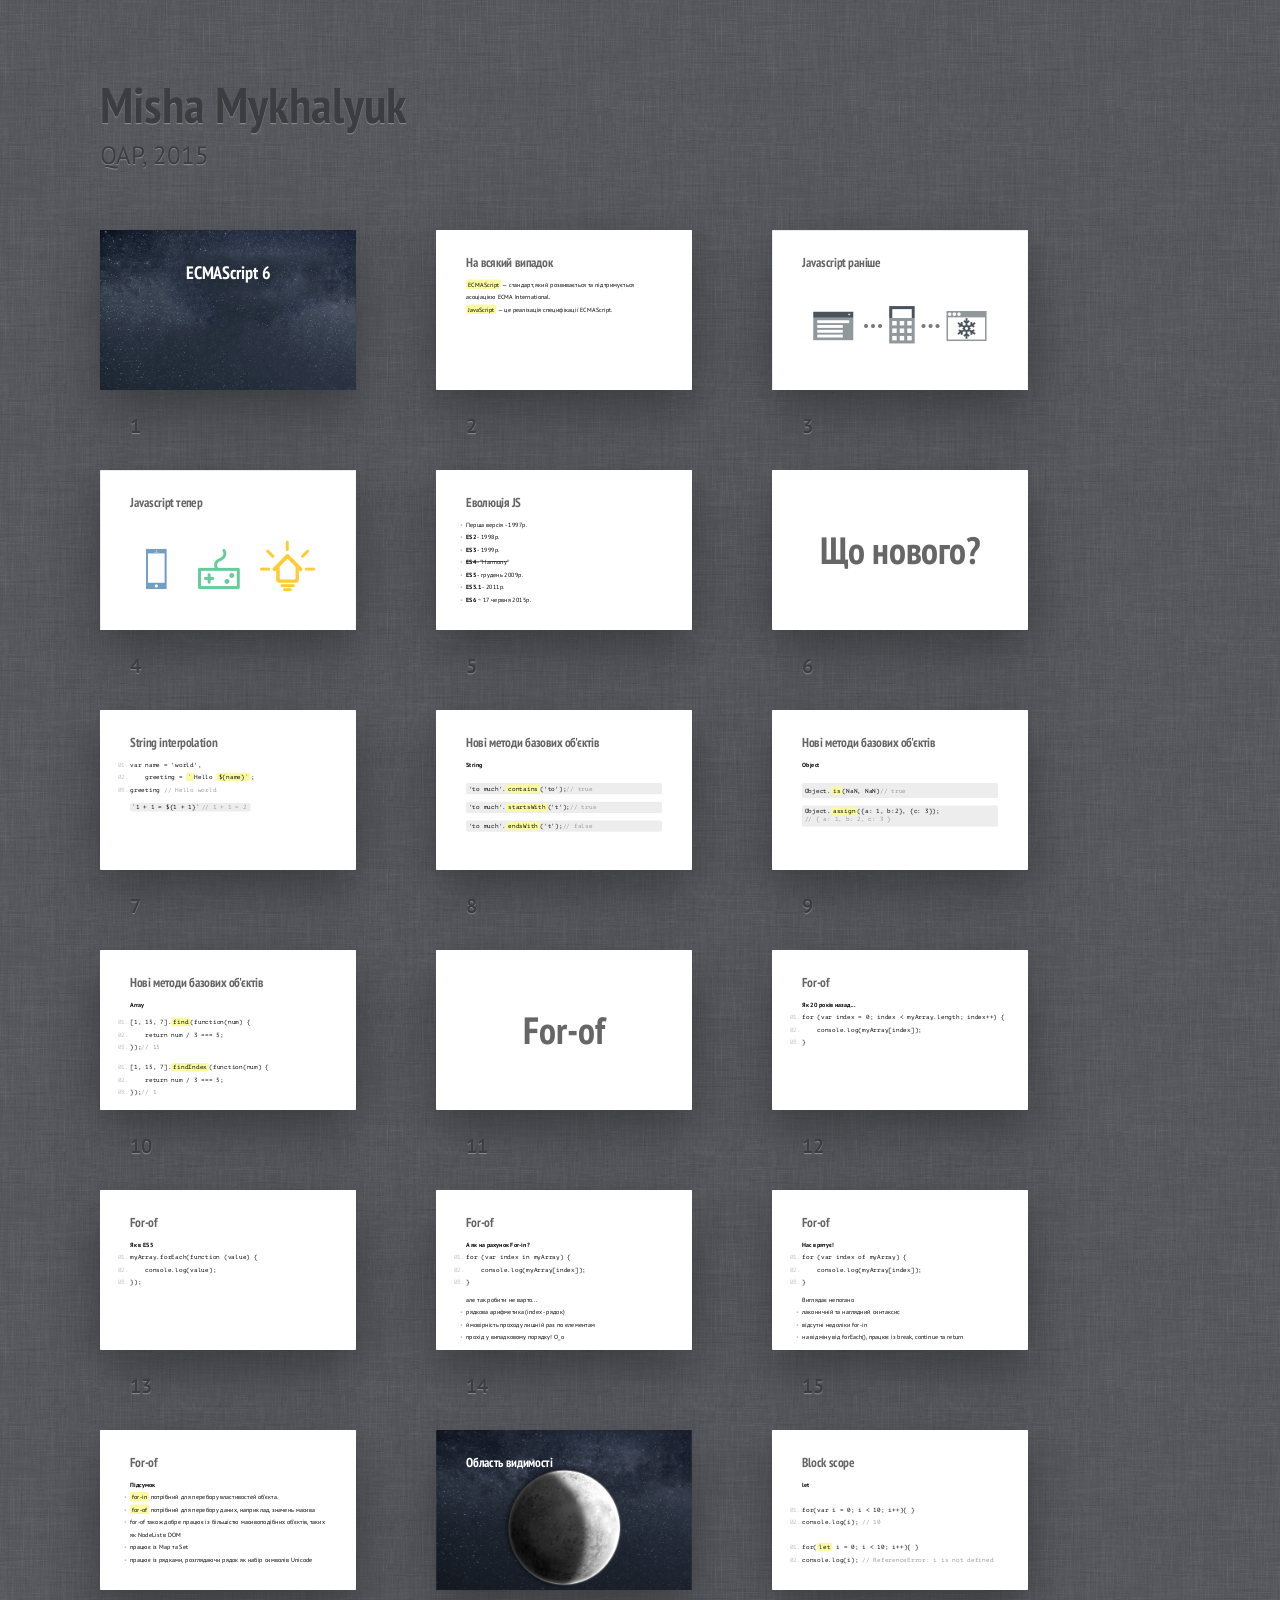
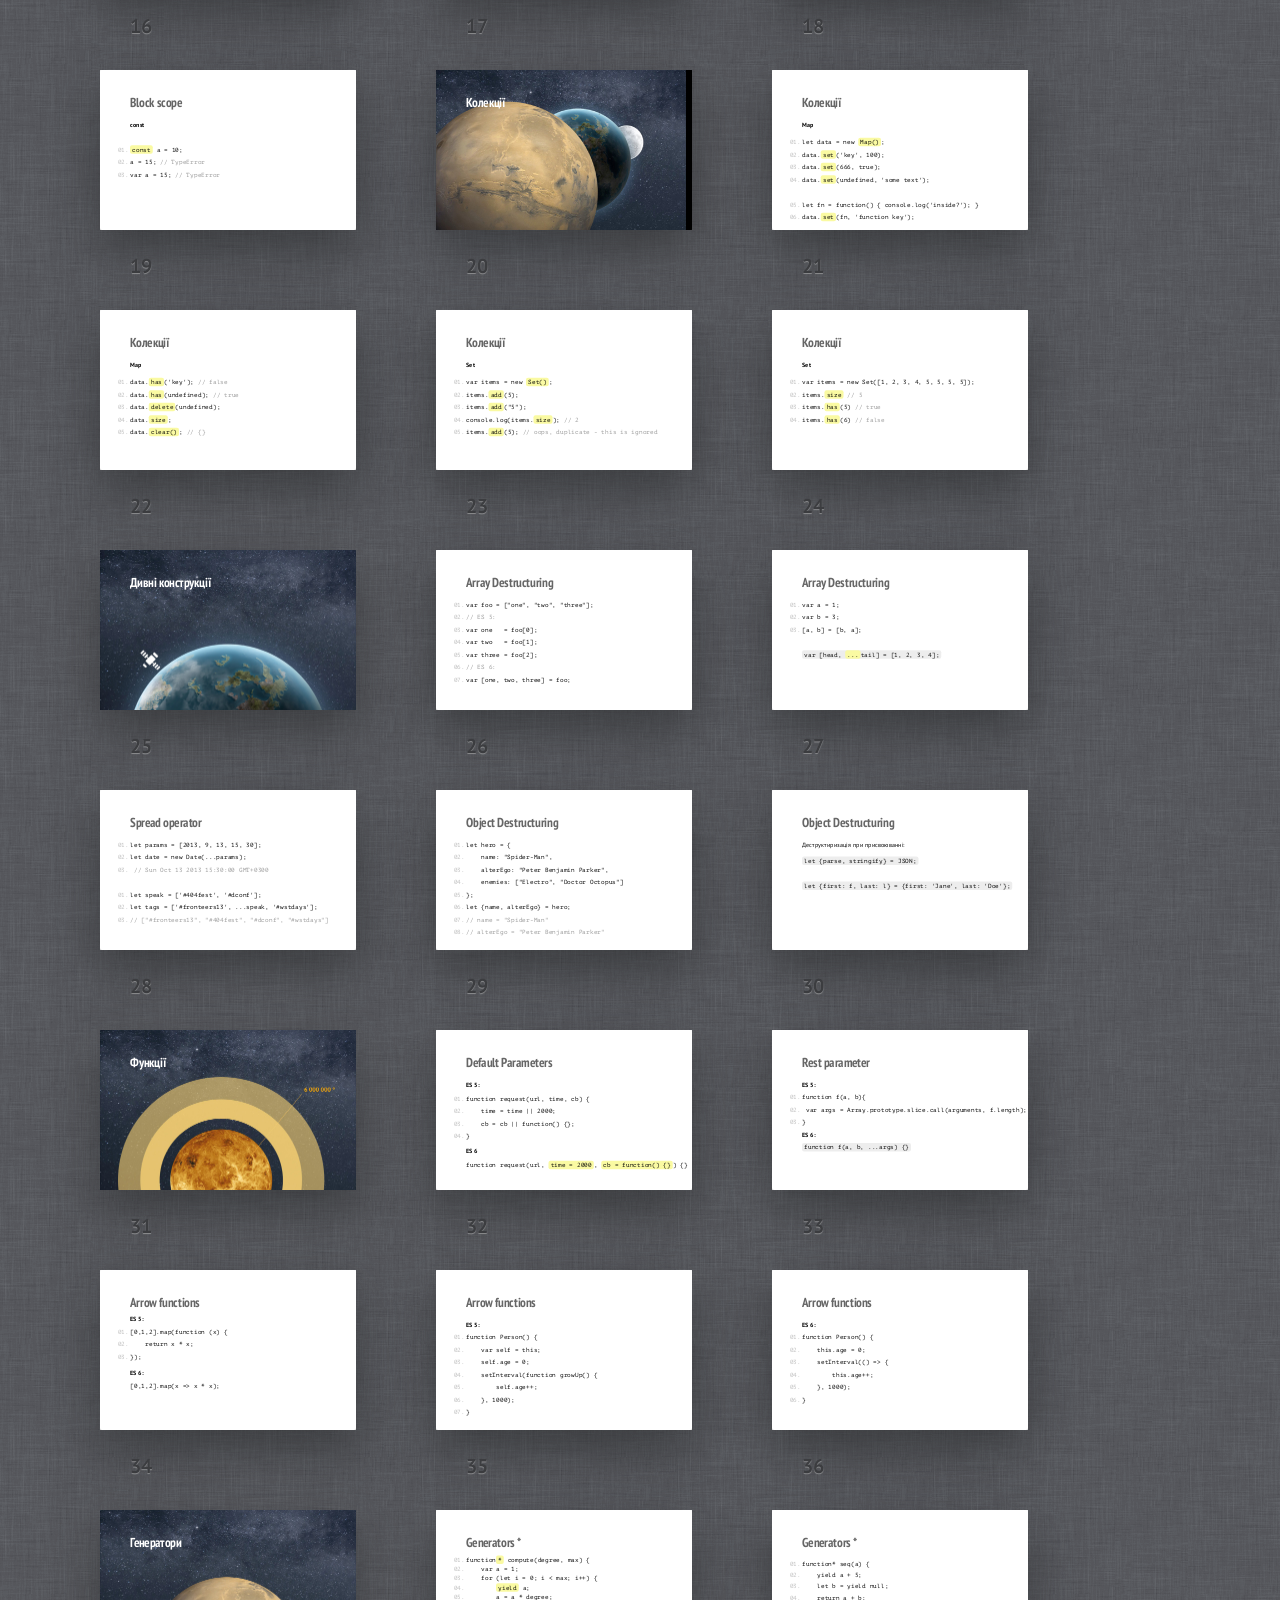
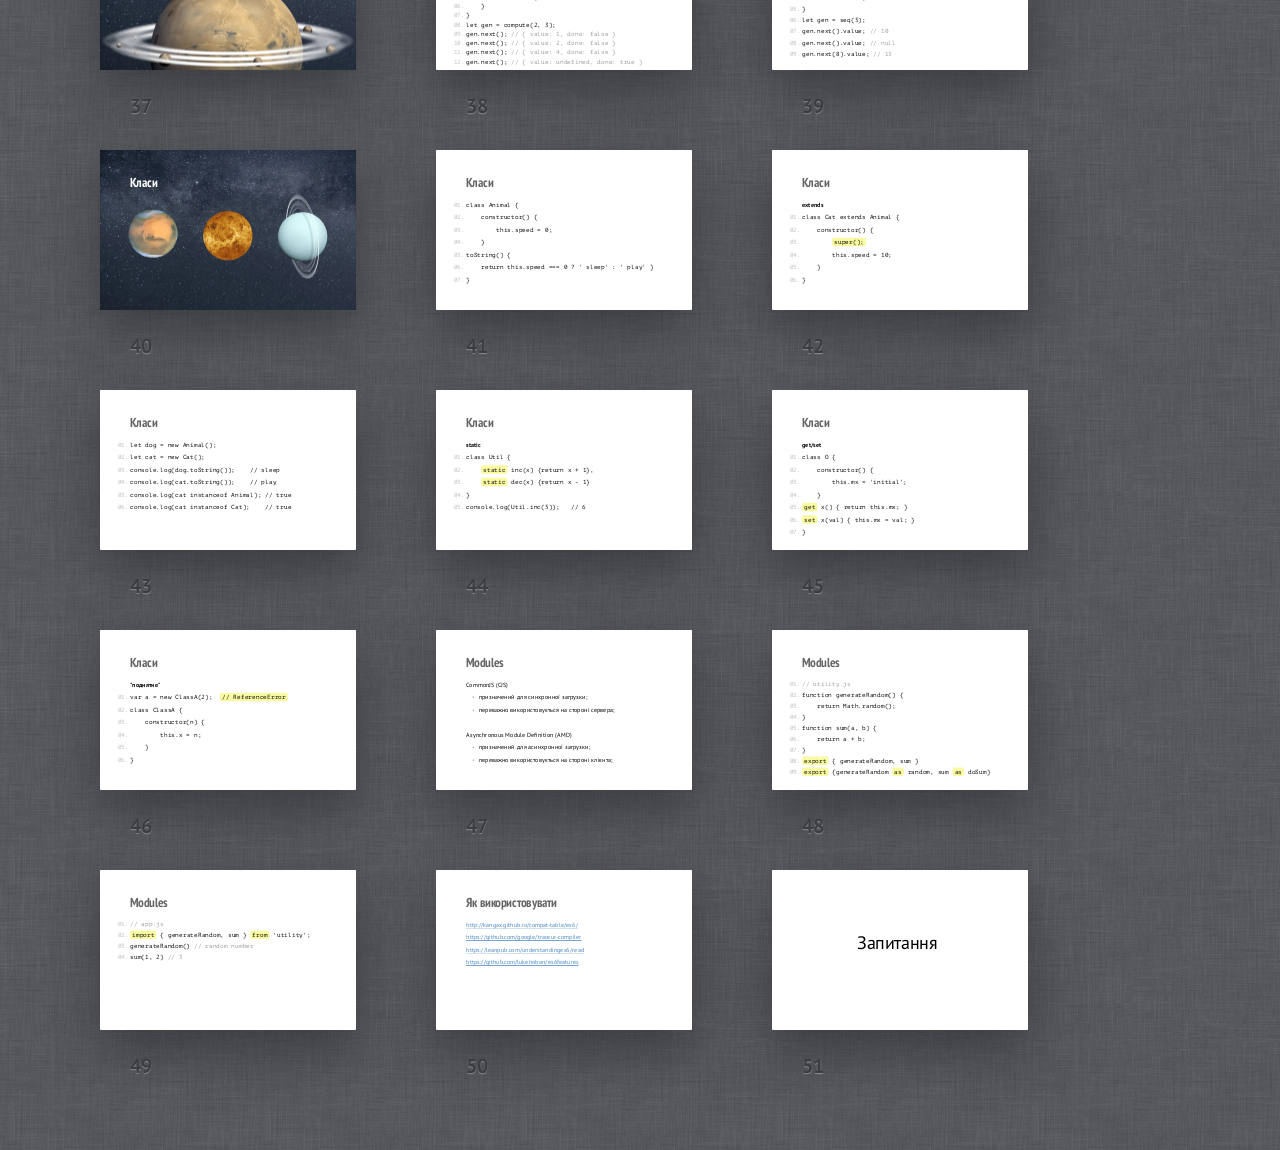
==== index.html @ e3313396 "update(index.html): update exampless for classes" ====
<!DOCTYPE HTML>
<html lang="en">
<head>
	<title>Shower Presentation Engine</title>
	<meta charset="utf-8">
	<meta name="viewport" content="width=792, user-scalable=no">
	<meta http-equiv="x-ua-compatible" content="ie=edge">
	<link rel="stylesheet" href="shower/themes/ribbon/styles/screen.css">
	<link rel="stylesheet" href="highlight/styles/github.css">	
</head>
<body class="list">
	<header class="caption">
		<h1>Misha Mykhalyuk</h1>
		<p>QAP, 2015</p>
	</header>
	<section class="slide cover" id="Cover">
		<div>
			<h2>ECMAScript 6</h2>
			<img src="pictures/frontpage.jpg">
			<!--
				To apply styles to the certain slides
				set slide ID to get needed elements
				-->
			<style>
				#Cover h2 {
					margin:30px 0 0;
					color:#FFF;
					text-align:center;
					font-size:70px;
				}
				#Cover p {
					margin:10px 0 0;
					text-align:center;
					color:#FFF;
					font-style:italic;
					font-size:20px;
				}
					#Cover p a {
						color:#FFF;
					}
					.slide .mim-comment{
						background: 0 0;
						color: #999
				}
				.slide .normalize-pre{
					margin-bottom: 20px;
				}

			</style>
		</div>
	</section>

	<section class="slide" id="spec">
		<div>
			<h2>На всякий випадок</h2>
			<ul>
				<li><mark>ECMAScript</mark> — стандарт, який розвивається та підтримується асоціацією ECMA International.</li>
				<li><mark>JavaScript</mark> — це реалізація специфікації ECMAScript.</li>
			</ul>
		</div>
		<style>
			#spec li:before{
				opacity: 0;
			}
		</style>
	</section>

	<section class="slide cover">
		<div>
			<h2>Javascript раніше</h2>
			<img src="pictures/old.jpg" alt="">
		</div>
	</section>

	<section class="slide cover">
		<div>
			<h2>Javascript тепер</h2>
			<img src="pictures/now.jpg" alt="">
		</div>
	</section>

	<section class="slide">
		<div>
			<h2>Еволюція JS</h2>
			<ul>
				<li>Перша версія - 1997р.</li>
				<li><b>ES2</b> - 1998р.</li>
				<li><b>ES3</b> - 1999р.</li>
				<li><strike><b>ES4</b> - "Harmony"</strike></li>
				<li><b>ES5</b> - грудень 2009р.</li>
				<li><b>ES5.1</b> - 2011р.</li>
				<li><b>ES6</b> ~ 17 червня 2015р.</li>			
			</ul>
		</div>
	</section>

	<section class="slide shout" id="9">
		<div>
			<h2>Що нового?</h2>
		</div>
	</section>

<!-- 	<section class="slide">
		<div>
			<h2>Нові методи базових об'єктів</h2>
			<ul>
				<li>Object</li>
				<li>Strings</li>
				<li>Array</li>
				<li>Number</li>
				<li>Math</li>	
			</ul>
		</div>
	</section> -->

	<section class="slide" id="str-int">
		<div>
			<h2>String interpolation</h2>
			<pre>
				<code>var name = 'world',</code>
				<code>    greeting = <mark>`</mark>Hello <mark>${name}`</mark>;</code>
				<code>greeting <mark class="comment">// Hello world</mark></code>
			</pre>
			<code>`1 + 1 = ${1 + 1}`<mark class="mim-comment">// 1 + 1 = 2</mark></code>
		</div>
		<style>
			#str-int p{
				margin-bottom: 10px;
			}
			#str-int pre{
				margin-bottom: 20px
			}
		</style>
	</section>

	<section class="slide" id="strings"><div>
		<h2>Нові методи базових об'єктів</h2>
		<p><b>String</b></p>

		<code>'to much'.<mark>contains</mark>('to');<span class="mim-comment">// true</span></code>
		<code>'to much'.<mark>startsWith</mark>('t');<span class="mim-comment">// true</span></code>
		<code>'to much'.<mark>endsWith</mark>('t');<span class="mim-comment">// false</span></code>
	</div>
	<style>
		#strings ul{
			margin-left: 50px;
		}
		#strings ul li:before{
			display: none;
		}
		#strings code{
			margin-bottom: 30px;
			display: block;
			padding: 10px
		}
	</style>
	</section>

	<section class="slide" id="objects"><div>
		<h2>Нові методи базових об'єктів</h2>
		<p><b>Object</b></p>

		<code>Object.<mark>is</mark>(NaN, NaN)<span class="mim-comment">// true</span></code>
		<code>Object.<mark>assign</mark>({a: 1, b:2}, {c: 3});<br><span class="mim-comment">// { a: 1, b: 2, c: 3 }</span></code>
	</div>
	<style>
		#objects ul{
			margin-left: 50px;
		}
		#objects ul li:before{
			display: none;
		}
		#objects code{
			margin-bottom: 30px;
			display: block;
			padding: 10px;
		}
		#objects .mim-comment{
			line-height: 40px;
		}
	</style>
	</section>

	<section class="slide" id="array">
		<div>
			<h2>Нові методи базових об'єктів</h2>
			<p><b>Array</b></p>
			<pre>
				<code>[1, 15, 7].<mark>find</mark>(function(num) {</code>
				<code>	return num / 3 === 5;</code>
				<code>});<mark class="comment">// 15</mark></code>
			</pre>

			<pre>
				<code>[1, 15, 7].<mark>findIndex</mark>(function(num) {</code>
				<code>	return num / 3 === 5;</code>
				<code>});<mark class="comment">// 1</mark></code>
			</pre>
		</div>
		<style>
			#array p{
				margin-bottom: 20px;
			}
			#array pre{
				margin-bottom: 30px;
			}
		</style>
	</section>

	<section class="slide shout">
		<div>
			<h2>For-of</h2>
		</div>
	</section>

	<section class="slide">
		<div>
			<h2>For-of</h2>
			<b>Як 20 років назад...</b>
			<pre class="normalize-pre">				
				<code class="language-javascript">for (var index = 0; index &lt; myArray.length; index++) {</code>
				<code>	console.log(myArray[index]);</code>
				<code>}</code>
			</pre>
		</div>
	</section>

	<section class="slide">
		<div>
			<h2>For-of</h2>
			<b>Як в ES5</b>
			<pre>				
				<code class="language-javascript">myArray.forEach(function (value) {</code>
				<code>	console.log(value);</code>
				<code>});</code>
			</pre>
		</div>
	</section>

	<section class="slide">
		<div>
			<h2>For-of</h2>
			<b>А як на рахунок For-in?</b>
			<pre class="normalize-pre">				
				<code class="language-javascript">for (var index in myArray) {</code>
				<code>	console.log(myArray[index]);</code>
				<code>}</code>
			</pre>
			<ul class="next">але так робити не варто...
				<li class="next">рядкова арифметика (index - рядок)</li>
				<li class="next">ймовірність проходу лишній раз по елементам</li>
				<li class="next">прохід у випадковому порядку! О_о</li>
			</ul>
		</div>
	</section>

	<section class="slide">
		<div>
			<h2>For-of</h2>
			<b>Нас врятує!</b>
			<pre class="normalize-pre">				
				<code class="language-javascript">for (var index of myArray) {</code>
				<code>	console.log(myArray[index]);</code>
				<code>}</code>
			</pre>
			<ul class="next"> Виглядає непогано
				<li>лаконичній та наглядний синтаксис</li>
				<li>відсутні недоліки for-in</li>
				<li>на відміну від forEach(), працює із break, continue та return</li>
			</ul>
		</div>
	</section>

	<section class="slide">
		<div>
			<h2>For-of</h2>
			<b>Підсумок</b>
			<ul>
				<li class="next"><mark>for-in</mark> потрібний для перебору властивостей об'єкта.</li>
				<li class="next"><mark>for-of</mark> потрібний для перебору даних, наприклад, значень масива</li>
				<li class="next">for-of також добре працює із більшістю масивоподібних об'єктів, таких як NodeList в DOM</li>
				<li class="next">працює із Map та Set</li>
				<li class="next">працює із рядками, розглядаючи рядок як набір символів Unicode</li>
			</ul>
		</div>
	</section>

<!-- 	<section class="slide" id="forOf">
		<div>
			<h2>For of</h2>	
			<pre>
				<code>let arr = [ "blue", "green" ];</code>
				<code>Array.prototype.protoProp = 456;</code>
				<code><mark class="comment">// ES 5:</mark></code>
				<code><mark>for</mark>(var x <mark>in</mark> arr) {</code>
				<code> console.log(x); <mark class="comment">// 0, 1, protoProp</mark></code>
				<code>}</code>
				<code><mark class="comment">// ES 6:</mark></code>
				<code><mark>for</mark>(var x <mark>of</mark> arr) {</code>
				<code>	console.log(x); <mark class="comment">// тільки blue, green</mark></code>
				<code>}</code>
			</pre>
		</div>
		<style>
			#forOf h2{
				margin-bottom: 25px;
			}
			#forOf code{
				line-height: 45px;
			}
		</style>
	</section> -->

	<section class="slide cover" id="scope">
		<div>
			<h2 class="white">Область видимості</h2>
			<img src="pictures/scope.jpg" alt="">
		</div>
		<style>
			h2.white{
				color: #fff;
			}
			#scope img{
				width: 100%
			}
		</style>
	</section>

	<section class="slide">
		<div>
			<h2>Block scope</h2>
			<p><b>let</b></p>
			<pre>
				<code>for(var i = 0; i < 10; i++){ }</code>
				<code>console.log(i); <mark class="comment">// 10</mark></code>
			</pre>

			<pre>
				<code>for(<mark>let</mark> i = 0; i < 10; i++){ }</code>
				<code>console.log(i); <mark class="comment">// ReferenceError: i is not defined</mark></code>
			</pre>
		</div>
	</section>

	<section class="slide">
		<div>
			<h2>Block scope</h2>
			<p><b>const</b></p>
			<pre>
				<code><mark>const</mark> a = 10;</code>
				<code>a = 15; <mark class="comment">// TypeError</mark></code>
				<code>var a = 15; <mark class="comment">// TypeError</mark></code>
			</pre>
		</div>
	</section>

	<section class="slide cover">
		<div>
			<h2 class="white">Колекції</h2>
			<img src="pictures/collections.jpg">
		</div>
	</section>

	<section class="slide">
		<div>
			<h2>Колекції</h2>
			<p class="mb"><b>Map</b></p>
			<pre>
				<code>let data = new <mark>Map()</mark>;</code>
				<code>data.<mark>set</mark>('key', 100);</code>
				<code>data.<mark>set</mark>(666, true);</code>
				<code>data.<mark>set</mark>(undefined, 'some text');</code><br>
				<code>let fn = function() { console.log('inside?'); }</code>
				<code>data.<mark>set</mark>(fn, 'function key');</code>
			</pre>
		</div>
		<style>
			p.mb{
				margin-bottom: 20px;
			}
		</style>
	</section>

	<section class="slide">
		<div>
			<h2>Колекції</h2>
			<p class="mb"><b>Map</b></p>
			<pre>
				<code>data.<mark>has</mark>('key');<mark class="comment"> // false</mark></code>
				<code>data.<mark>has</mark>(undefined);<mark class="comment"> // true</mark></code>
				<code>data.<mark>delete</mark>(undefined);</code>
				<code>data.<mark>size</mark>;</code>
				<code>data.<mark>clear()</mark>;<mark class="comment"> // {}</mark></code>
			</pre>
		</div>
	</section>

	<section class="slide">
		<div>
			<h2>Колекції</h2>
			<p class="mb"><b>Set</b></p>
			<pre>
				<code>var items = new <mark>Set()</mark>;</code>
				<code>items.<mark>add</mark>(5);</code>
				<code>items.<mark>add</mark>("5");</code>
				<code>console.log(items.<mark>size</mark>); <mark class="comment">// 2</mark></code>
				<code>items.<mark>add</mark>(5); <mark class="comment">// oops, duplicate - this is ignored</mark></code>
			</pre>
		</div>
	</section>

	<section class="slide">
		<div>
			<h2>Колекції</h2>
			<p class="mb"><b>Set</b></p>
			<pre>
				<code>var items = new Set([1, 2, 3, 4, 5, 5, 5, 5]);</code>
				<code>items.<mark>size</mark><mark class="comment"> // 5</mark></code>
				<code>items.<mark>has</mark>(5)<mark class="comment"> // true</mark></code>
				<code>items.<mark>has</mark>(6)<mark class="comment"> // false</mark></code>
			</pre>
		</div>
	</section>

	<section class="slide cover">
		<div>
			<h2 class="white">Дивні конструкції</h2>
			<img src="pictures/destructure.jpg">
		</div>
	</section>

	<section class="slide">
		<div>
			<h2>Array Destructuring</h2>
			<pre>
				<code>var foo = ["one", "two", "three"];</code>
				<code><mark class="comment">// ES 5:</mark></code>
				<code>var one   = foo[0];</code>
				<code>var two   = foo[1];</code>
				<code>var three = foo[2];</code>
				<code><mark class="comment">// ES 6:</mark></code>
				<code>var [one, two, three] = foo;</code>
			</pre>
		</div>
	</section>

	<section class="slide">
		<div>
			<h2>Array Destructuring</h2>
			<pre>
				<code>var a = 1;</code>
				<code>var b = 3;</code>
				<code>[a, b] = [b, a];</code>
			</pre>
			<code>var [head, <mark>...</mark>tail] = [1, 2, 3, 4];</code>
		</div>
	</section>

	<section class="slide">
		<div>
			<h2>Spread operator</h2>
			<pre>
				<code>let params = [2013, 9, 13, 15, 30];</code>
				<code>let date = new Date(...params);</code>
				<code><mark class="comment"> // Sun Oct 13 2013 15:30:00 GMT+0300</mark></code>
			</pre>
			<pre class="next">
				<code>let speak = ['#404fest', '#dconf'];</code>
				<code>let tags = ['#fronteers13', ...speak, '#wstdays'];</code>
				<code><mark class="comment">// ["#fronteers13", "#404fest", "#dconf", "#wstdays"]</mark></code>
			</pre>	
		</div>
	</section>

	<section class="slide">
		<div>
			<h2>Object Destructuring</h2>
			<pre>
				<code>let hero = {</code>
				<code>	name: "Spider-Man",</code>
				<code>	alterEgo: "Peter Benjamin Parker",</code>
				<code>	enemies: ["Electro", "Doctor Octopus"]</code>
				<code>};</code>
				<code>let {name, alterEgo} = hero;</code>
				<code><mark class="comment">// name = "Spider-Man"</mark></code>
				<code><mark class="comment">// alterEgo = "Peter Benjamin Parker"</mark></code>
			</pre>
		</div>
	</section>

	<section class="slide" id="destrObj">
		<div>
			<h2>Object Destructuring</h2>
			<p>Деструктиризація при присвоюванні:</p>
			<code>let {parse, stringify} = JSON;</code><br><br>
			
			<code>let {first: f, last: l} = {first: 'Jane', last: 'Doe'};</code>
		</div>
		<style>
			#destrObj p,
			#destrObj pre{
				margin-bottom: 15px;
			}
			#destrObj code{
				white-space: nowrap;
			}
		</style>
	</section>

	<section class="slide cover">
		<div>
			<h2 class="white">Функції</h2>
			<img src="pictures/functions.jpg">
		</div>
	</section>

	<section class="slide" id="default">
		<div>
			<h2>Default Parameters</h2>
			<p><b>ES 5:</b></p>
			<pre>
				<code>function request(url, time, cb) {</code>
				<code>	time = time || 2000;</code>
				<code>	cb = cb || function() {};</code>
				<code>}</code>
			</pre>	
			<p><b>ES 6</b></p>
			<pre>
				<code>function request(url, <mark>time = 2000</mark>, <mark>cb = function() {}</mark>) {}</code>
			</pre>
		</div>
		<style>
			#default p,
			#default pre{
				margin-bottom: 7px;
			}
		</style>
	</section>

	<section class="slide" id="rest">
		<div>
			<h2>Rest parameter</h2>
			<p><b>ES 5:</b></p>
			<pre>
				<code>function f(a, b){</code>
				<code> var args = Array.prototype.slice.call(arguments, f.length);</code>
				<code>}</code>
			</pre>
			<p><b>ES 6:</b></p>
			<code>function f(a, b, ...args) {}</code>
		</div>
		<style>
			#rest p,
			#rest pre{
				margin-bottom: 0;
			}
		</style>
	</section>

	<section class="slide" id="arrowFunc">
		<div>
			<h2>Arrow functions</h2>
			<h3><b>ES 5:</b></h3>
			<pre>
				<code>[0,1,2].map(function (x) { </code>
				<code>	return x * x;</code>
				<code>});</code>
			</pre>	

			<h3><b>ES 6:</b></h3>
			<pre>
				<code>[0,1,2].map(x => x * x); </code>
			</pre>
		</div>
		<style>
			#arrowFunc h2,
			#arrowFunc pre{
				margin-bottom: 15px;
			}
		</style>
	</section>

	<section class="slide">
		<div>
			<h2>Arrow functions</h2>
			<h3><b>ES 5:</b></h3>
			<pre>
				<code>function Person() {</code>
				<code>	var self = this;</code>
				<code>	self.age = 0;</code>
				<code>	setInterval(function growUp() {</code>
				<code>		self.age++;</code>
				<code>	}, 1000);</code>
				<code>}</code>
			</pre>
		</div>
	</section>

	<section class="slide">
		<div>
			<h2>Arrow functions</h2>
			<h3><b>ES 6:</b></h3>
			<pre>
				<code>function Person() {</code>
				<code>	this.age = 0;</code>
				<code>	setInterval(() => {</code>
				<code>		this.age++;</code>
				<code>	}, 1000);</code>
				<code>}</code>
			</pre>
		</div>
	</section>

	<section class="slide cover">
		<div>
			<h2 class="white">Генератори</h2>
			<img src="pictures/generators.jpg">
		</div>
	</section>

	<section class="slide" id="generator">
		<div>
			<h2>Generators *</h2>
			<pre>
				<code>function<mark>*</mark> compute(degree, max) {</code>
				<code>	var a = 1;</code>
				<code>	for (let i = 0; i < max; i++) {</code>
				<code>		<mark>yield</mark> a;</code>
				<code>		a = a * degree;</code>
				<code>	}</code>
				<code>}</code>
				<code>let gen = compute(2, 3);</code>
				<code class="next">gen.next(); <mark class="comment">// { value: 1, done: false }</mark></code>
				<code class="next">gen.next(); <mark class="comment">// { value: 2, done: false }</mark></code>
				<code class="next">gen.next(); <mark class="comment">// { value: 4, done: false }</mark></code>
				<code class="next">gen.next(); <mark class="comment">// { value: undefined, done: true }</mark></code>
			</pre>
		</div>
		<style>
			#generator h2{
				margin-bottom: 25px;
			}
			#generator code{
				line-height: 37px;
			}
		</style>
	</section>

	<section class="slide" id="generator2">
		<div>
			<h2>Generators *</h2>
			<pre>
				<code>function* seq(a) {</code>	
				<code>	yield a + 5;</code>	
				<code>	let b = yield null;</code>	
				<code>	return a + b;</code>	
				<code>}</code>	
				<code>let gen = seq(5);</code>	
				<code class="next">gen.next().value; <mark class="comment">// 10</mark></code>	
				<code class="next">gen.next().value; <mark class="comment">// null</mark></code>	
				<code class="next">gen.next(8).value; <mark class="comment">// 13</mark></code>	
			</pre>
		</div>
		<style>
			#generator2 code{
				line-height: 45px;
			}
		</style>
	</section>

	<section class="slide cover">
		<div>
			<h2 class="white">Класи</h2>
			<img src="pictures/classes.jpg">
		</div>
	</section>

		<section class="slide" id="53">
		<div>
			<h2>Класи</h2>
			<pre>				<code class="language-javascript">class Animal {</code>
				<code>	constructor() {</code>
				<code>		this.speed = 0;</code>
				<code>	}</code>
				<code>toString() {</code>
				<code>	return this.speed === 0 ? ' sleep' : ' play' }</code>
				<code>}</code>
			</pre>
		</div>
	</section>

	<section class="slide" id="54">
		<div>
			<h2>Класи</h2>
			<b>extends</b>
			<pre>				<code class="language-javascript">class Cat extends Animal {</code>
				<code>	constructor() {</code>
				<code>		<mark>super();</mark></code>
				<code>		this.speed = 10;</code>
				<code>	}</code>
				<code>}</code>
			</pre>
		</div>
	</section>

	<section class="slide" id="55">
		<div>
			<h2>Класи</h2>
			<pre>				<code class="language-javascript">let dog = new Animal();</code>
				<code>let cat = new Cat();</code>
				<code>console.log(dog.toString());	// sleep</code>
				<code>console.log(cat.toString());	// play</code>
				<code>console.log(cat instanceof Animal);	// true</code>
				<code>console.log(cat instanceof Cat);	// true</code>
			</pre>
		</div>
	</section>

	<section class="slide" id="56">
		<div>
			<h2>Класи</h2>
			<b>static</b>
			<pre>				<code class="language-javascript">class Util {</code>
				<code>	<mark>static</mark> inc(x) {return x + 1},</code>
				<code>	<mark>static</mark> dec(x) {return x - 1}</code>
				<code>}</code>
				<code>console.log(Util.inc(5));	// 6</code>
			</pre>
		</div>
	</section>

	<section class="slide" id="57">
		<div>
			<h2>Класи</h2>
			<b>get/set</b>
			<pre>				<code class="language-javascript">class O {</code>
				<code>	constructor() {</code>
				<code>		this.mx = 'initial';</code>
				<code>	}</code>
				<code><mark>get</mark> x() { return this.mx; }</code>
				<code><mark>set</mark> x(val) { this.mx = val; }</code>
				<code>}</code>
			</pre>
		</div>
	</section>

	<section class="slide" id="58">
		<div>
			<h2>Класи</h2>
			<b>"поднятие"</b>
			<pre>				<code class="language-javascript">var a = new ClassA(2);	<mark>// ReferenceError</mark></code>
				<code>class ClassA {</code>
				<code>	constructor(n) {</code>
				<code>		this.x = n;</code>
				<code>	}</code>
				<code>}</code>
			</pre>
		</div>
	</section>

	<!-- <section class="slide class1" id="classEs5">
		<div>
			<h2>Імітація класів в ES 5</h2>
			<pre>
				<code>function Person(name) {</code>
				<code>	this.name = name;</code>
				<code>}</code>
				<code>Person.prototype.describe = function () {</code>
				<code>	return "Person called " + this.name;</code>
				<code>}</code>
				<code>function Employee(name, title) {</code>
				<code>	Person.call(this, name);</code>
				<code>	this.title = title;</code>
				<code>}</code>
				<code>Employee.prototype = Object.create(Person.prototype);</code>
				<code>Employee.prototype.constructor = Employee;</code>
				<code>Employee.prototype.describe = function () {</code>
				<code>  return Person.prototype.describe.call(this) + "(" + this.title + ")";</code>
				<code>};</code>
			</pre>
		</div>
		<style>
			#classEs5 h2{
				margin-bottom: 12px;
			}
			#classEs5 code{
				line-height: 31px;
			}
		</style>
	</section> -->

<!-- 	<section class="slide" id="classEs6">
		<div>
			<h2>Класи в ES 6</h2>
			<pre>
				<code><mark>class</mark> Person {</code>
				<code>	<mark>constructor</mark>(name) {</code>
				<code>		this.name = name;</code>
				<code>	}</code>
				<code>	describe() {</code>
				<code>		return "Person called " + this.name;</code>
				<code>	}</code>
				<code>}</code>
				<code><mark>class</mark> Employee <mark>extends</mark> Person {</code>
				<code>	constructor(name, title) {</code>
				<code>		<mark>super</mark>.constructor(name);</code>
				<code>		this.title = title;</code>
				<code>	}</code>
				<code>	describe() {</code>
				<code>		return super.describe() + " (" + this.title + ")";</code>
				<code>	}</code>
				<code>}</code>
			</pre>
		</div>
		<style>
			#classEs6 h2{
				margin-bottom: 12px;
			}
			#classEs6 code{
				line-height: 27px;
				font-size: 20px;
			}
		</style>
	</section> -->

	<section class="slide" id="moduleInfo">
		<div>
			<h2>Modules</h2>
			<h3>CommonJS (CJS)</h3>
			<ul>
				<li>призначений для синхронної загрузки;</li>
				<li>переважно використовується на стороні сервера;</li>
			</ul>
			<h3>Asynchronous Module Definition (AMD)</h3>
			<ul>
				<li>призначений для асинхронної загрузки;</li>
				<li>переважно використовується на стороні клієнта;</li>
			</ul>
		</div>
		<style>
			#moduleInfo ul{
				margin-left: 50px;
			}
		</style>
	</section>

	<section class="slide" id="modules">
		<div>
			<h2>Modules</h2>
			<pre>
				<code><mark class="comment">// utility.js</mark></code>
				<code>function generateRandom() {</code>
				<code>	return Math.random();</code>
				<code>}</code>
				<code>function sum(a, b) {</code>
				<code>	return a + b;</code>
				<code>}</code>
				<code><mark>export</mark> { generateRandom, sum }</code>
				<code class="next"><mark>export</mark> {generateRandom <mark>as</mark> random, sum <mark>as</mark> doSum}</code>
			</pre>
		</div>
		<style>
			#modules code{
				line-height: 44px;
			}
		</style>
	</section>

	<section class="slide" id="modules2">
		<div>
			<h2>Modules</h2>
			<pre>
				<code><mark class="comment">// app.js</mark></code>
				<code><mark>import</mark> { generateRandom, sum } <mark>from</mark> 'utility';</code>
				<code>generateRandom()<mark class="comment"> // random number</mark></code>
				<code>sum(1, 2)<mark class="comment"> // 3</mark></code>
			</pre>
		</div>
		<style>
			#modules2 code{
				line-height: 44px;
			}
		</style>
	</section>

	<section class="slide">
		<div>
			<h2>Як використовувати</h2>
			<a href="http://kangax.github.io/compat-table/es6/" target="self">http://kangax.github.io/compat-table/es6/</a>
			<a href="https://github.com/google/traceur-compiler" target="self">https://github.com/google/traceur-compiler</a>
			<a href="https://leanpub.com/understandinges6/read" target="self">https://leanpub.com/understandinges6/read</a>
			<a href="https://github.com/lukehoban/es6features" target="self">https://github.com/lukehoban/es6features</a>
		</div>
		<style>
			#modules2 code{
				line-height: 44px;
			}
		</style>
	</section>


	<section class="slide" id="questions">
		<h1>Запитання</h1>
		<style>
			#questions h1{
				margin: 220px 0 0 340px;
				font-size: 70px;
			}
		</style>
	</section>
	
	<!--
		To hide progress bar from entire presentation
		just remove “progress” element.
		-->
	<div class="progress"><div></div></div>
	<script src="shower/shower.min.js"></script>
	<!-- Copyright © 2014 Yours Truly, Famous Inc. -->
	<!-- Photos by John Carey, fiftyfootshadows.net -->
</body>
</html>
---- shower/themes/ribbon/styles/screen.css ----
/**
 * Ribbon theme for Shower HTML presentation engine
 * shower-ribbon v1.0.10, https://github.com/shower/ribbon
 * Copyright © 2010–2014 Vadim Makeev, http://pepelsbey.net
 * Licensed under MIT license: github.com/shower/shower/wiki/MIT-License
 */
@font-face{font-family:'PT Sans';src:url(../fonts/PTSans.woff) format('woff')}@font-face{font-weight:700;font-family:'PT Sans';src:url(../fonts/PTSans.Bold.woff) format('woff')}@font-face{font-style:italic;font-family:'PT Sans';src:url(../fonts/PTSans.Italic.woff) format('woff')}@font-face{font-style:italic;font-weight:700;font-family:'PT Sans';src:url(../fonts/PTSans.Bold.Italic.woff) format('woff')}@font-face{font-family:'PT Sans Narrow';font-weight:700;src:url(../fonts/PTSans.Narrow.Bold.woff) format('woff')}@font-face{font-family:'PT Mono';src:url(../fonts/PTMono.woff) format('woff')}html,body,div,span,applet,object,iframe,h1,h2,h3,h4,h5,h6,p,blockquote,pre,a,abbr,acronym,address,big,cite,code,del,dfn,em,img,ins,kbd,q,s,samp,small,strike,strong,sub,sup,tt,var,b,u,i,center,dl,dt,dd,ol,ul,li,fieldset,form,label,legend,table,caption,tbody,tfoot,thead,tr,th,td,article,aside,canvas,details,embed,figure,figcaption,footer,header,hgroup,menu,nav,output,ruby,section,summary,time,mark,audio,video{margin:0;padding:0;border:0;font-size:100%;font:inherit;vertical-align:baseline}article,aside,details,figcaption,figure,footer,header,hgroup,menu,nav,section{display:block}body{line-height:1}ol,ul{list-style:none}blockquote,q{quotes:none}blockquote:before,blockquote:after,q:before,q:after{content:'';content:none}table{border-collapse:collapse;border-spacing:0}body{counter-reset:slide;font:25px/2 'PT Sans',sans-serif}@media print{body{text-rendering:geometricPrecision}}a{color:#4B86C2;background:-webkit-linear-gradient(bottom,currentColor,currentColor .09em,transparent .09em,transparent)repeat-x;background:linear-gradient(to top,currentColor,currentColor .09em,transparent .09em,transparent)repeat-x;text-decoration:none}.caption{display:none;margin:0 0 50px;color:#3C3D40;text-shadow:0 1px 1px #8D8E90}.caption h1{font:700 50px/1 'PT Sans Narrow',sans-serif}.caption a{text-shadow:0 -1px 1px #1F3F60;background:0 0}.caption a:hover{color:#5e93c8}.badge{position:absolute;top:0;right:0;display:none;overflow:hidden;visibility:hidden;width:11em;height:11em;line-height:2.5;font-size:15px}.badge a{position:absolute;bottom:50%;right:-50%;left:-50%;visibility:visible;background:#4B86C2;box-shadow:0 0 1em rgba(0,0,0,.3);color:#FFF;text-decoration:none;text-align:center;-webkit-transform-origin:50% 100%;-ms-transform-origin:50% 100%;transform-origin:50% 100%;-webkit-transform:rotate(45deg)translateY(-1em);-ms-transform:rotate(45deg)translateY(-1em);transform:rotate(45deg)translateY(-1em)}.badge a:hover{background:#568ec6}.live-region{display:none}.slide{position:relative;width:1024px;height:640px;background:#FFF;color:#000;-webkit-print-color-adjust:exact;-webkit-text-size-adjust:none;-moz-text-size-adjust:none;-ms-text-size-adjust:none}@media print{.slide{page-break-before:always}}.slide:after{position:absolute;top:0;right:119px;padding:20px 0 0;width:50px;height:80px;background:url(../images/ribbon.svg) no-repeat;color:#FFF;counter-increment:slide;content:counter(slide);text-align:center;font-size:20px}.slide>div{position:absolute;top:0;left:0;overflow:hidden;padding:105px 120px 0;width:784px;height:535px}.slide h2{margin:0 0 37px;color:#666;font:700 50px/1 'PT Sans Narrow',sans-serif}.slide p{margin:0 0 50px}.slide p.note{color:#999}.slide b,.slide strong{font-weight:700}.slide i,.slide em{font-style:italic}.slide code,.slide kbd,.slide mark,.slide samp{padding:3px 8px;border-radius:8px;color:#000}.slide kbd,.slide code,.slide samp{background:rgba(0,0,0,.07);color:#000;line-height:1;font-family:'PT Mono',monospace}.slide mark{background:#FAFAA2}.slide sub,.slide sup{position:relative;line-height:0;font-size:75%}.slide sub{bottom:-.25em}.slide sup{top:-.5em}.slide blockquote{font-style:italic}.slide blockquote:before{position:absolute;margin:-16px 0 0 -80px;color:#CCC;font:200px/1 'PT Sans',sans-serif;content:'\201C'}.slide blockquote+figcaption{margin:-50px 0 50px;font-style:italic;font-weight:700}.slide ol,.slide ul{margin:0 0 50px;counter-reset:list}.slide ol li,.slide ul li{text-indent:-2em}.slide ol li:before,.slide ul li:before{display:inline-block;width:2em;color:#BBB;text-align:right}.slide ol ol,.slide ol ul,.slide ul ol,.slide ul ul{margin:0 0 0 2em}.slide ul>li:before{content:'\2022\00A0\00A0'}.slide ul>li:lang(ru):before{content:'\2014\00A0\00A0'}.slide ol>li:before{counter-increment:list;content:counter(list)'.\00A0'}.slide pre{margin:0 0 49px;padding:1px 0 0;counter-reset:code;white-space:normal;-moz-tab-size:4;-o-tab-size:4;tab-size:4}.slide pre code{display:block;padding:0;background:0 0;white-space:pre;line-height:2}.slide pre code:before{position:absolute;margin-left:-50px;color:#BBB;counter-increment:code;content:counter(code,decimal-leading-zero)'.'}.slide pre code:only-child:before{content:''}.slide pre mark.important{background:#C00;color:#FFF}.slide pre mark.comment{padding:0;background:0 0;color:#999}.slide table{margin:0 0 50px;width:100%;border-collapse:collapse;border-spacing:0}.slide table th,.slide table td{background:-webkit-linear-gradient(bottom,#BBB,#BBB .055em,transparent .055em,transparent)repeat-x;background:linear-gradient(to top,#BBB,#BBB .055em,transparent .055em,transparent)repeat-x}.slide table th{text-align:left;font-weight:700}.slide table.striped tr:nth-child(even){background:#EEE}.slide.cover,.slide.shout{z-index:1}.slide.cover:after,.slide.shout:after{visibility:hidden}.slide.cover{background:#000}.slide.cover img,.slide.cover svg,.slide.cover video,.slide.cover object,.slide.cover canvas,.slide.cover iframe{position:absolute;top:0;left:0;z-index:-1}.slide.cover.w img,.slide.cover.w svg,.slide.cover.w video,.slide.cover.w object,.slide.cover.w canvas,.slide.cover.w iframe{top:50%;width:100%;-webkit-transform:translateY(-50%);-ms-transform:translateY(-50%);transform:translateY(-50%)}.slide.cover.h img,.slide.cover.h svg,.slide.cover.h video,.slide.cover.h object,.slide.cover.h canvas,.slide.cover.h iframe{left:50%;height:100%;-webkit-transform:translateX(-50%);-ms-transform:translateX(-50%);transform:translateX(-50%)}.slide.cover.w.h img,.slide.cover.w.h svg,.slide.cover.w.h video,.slide.cover.w.h object,.slide.cover.w.h canvas,.slide.cover.w.h iframe{top:0;left:0;-webkit-transform:none;-ms-transform:none;transform:none}.slide.shout h2{position:absolute;top:50%;left:0;width:100%;text-align:center;line-height:1;font-size:150px;-webkit-transform:translateY(-50%);-ms-transform:translateY(-50%);transform:translateY(-50%)}.slide.shout h2 a{background:-webkit-linear-gradient(bottom,currentColor,currentColor .11em,transparent .11em,transparent)repeat-x;background:linear-gradient(to top,currentColor,currentColor .11em,transparent .11em,transparent)repeat-x}.slide .place{position:absolute;top:50%;left:50%;-webkit-transform:translate(-50%,-50%);-ms-transform:translate(-50%,-50%);transform:translate(-50%,-50%)}.slide .place.t.l,.slide .place.t.r,.slide .place.b.r,.slide .place.b.l{-webkit-transform:none;-ms-transform:none;transform:none}.slide .place.t,.slide .place.b{-webkit-transform:translate(-50%,0);-ms-transform:translate(-50%,0);transform:translate(-50%,0)}.slide .place.l,.slide .place.r{-webkit-transform:translate(0,-50%);-ms-transform:translate(0,-50%);transform:translate(0,-50%)}.slide .place.t,.slide .place.t.l,.slide .place.t.r{top:0}.slide .place.r{right:0;left:auto}.slide .place.b,.slide .place.b.r,.slide .place.b.l{top:auto;bottom:0}.slide .place.l{left:0}.slide footer{position:absolute;left:0;right:0;bottom:-640px;z-index:1;display:none;padding:20px 120px 4px;background:#FAFAA2;box-shadow:0 0 0 2px #f0efac inset;-webkit-transition:bottom .3s;transition:bottom .3s}.slide footer p{margin:0 0 16px}.slide footer mark{background:rgba(255,255,255,.7)}.slide:hover footer{bottom:0}@media screen{.list{position:absolute;clip:rect(0,auto,auto,0);padding:80px 0 40px 100px;background:#585A5E url(../images/linen.png)}@media (-webkit-min-device-pixel-ratio:2),(min-resolution:192dpi){.list{background-image:url(../images/linen@2x.png);background-size:256px}}.list .caption,.list .badge{display:block}.list .slide{float:left;margin:0 -412px -220px 0;-webkit-transform-origin:0 0;-ms-transform-origin:0 0;transform-origin:0 0;-webkit-transform:scale(.5);-ms-transform:scale(.5);transform:scale(.5)}@media (max-width:1324px){.list .slide{margin:0 -688px -400px 0;-webkit-transform:scale(.25);-ms-transform:scale(.25);transform:scale(.25)}}.list .slide:before{position:absolute;top:0;left:0;z-index:-1;width:512px;height:320px;box-shadow:0 0 30px rgba(0,0,0,.005),0 20px 50px rgba(42,43,45,.6);border-radius:2px;content:'';-webkit-transform-origin:0 0;-ms-transform-origin:0 0;transform-origin:0 0;-webkit-transform:scale(2);-ms-transform:scale(2);transform:scale(2)}@media (max-width:1324px){.list .slide:before{width:256px;height:160px;-webkit-transform:scale(4);-ms-transform:scale(4);transform:scale(4)}}.list .slide:after{top:auto;right:auto;bottom:-80px;left:120px;padding:0;width:auto;height:auto;background:0 0;color:#3C3D40;text-shadow:0 1px 1px #8D8E90;font-weight:700;-webkit-transform-origin:0 0;-ms-transform-origin:0 0;transform-origin:0 0;-webkit-transform:scale(2);-ms-transform:scale(2);transform:scale(2)}@media (max-width:1324px){.list .slide:after{bottom:-104px;-webkit-transform:scale(4);-ms-transform:scale(4);transform:scale(4)}}.list .slide:hover:before{box-shadow:0 0 0 10px rgba(42,43,45,.3),0 20px 50px rgba(42,43,45,.6)}.list .slide:target:before{box-shadow:0 0 0 1px #376da3,0 0 0 10px #4B86C2,0 20px 50px rgba(42,43,45,.6)}@media (max-width:1324px){.list .slide:target:before{box-shadow:0 0 0 1px #376da3,0 0 0 10px #4B86C2,0 20px 50px rgba(42,43,45,.6)}}.list .slide:target:after{text-shadow:0 1px 1px rgba(42,43,45,.6);color:#4B86C2}.list .slide>div:before{position:absolute;top:0;right:0;bottom:0;left:0;z-index:2;content:''}.list .slide.cover:after,.list .slide.shout:after{visibility:visible}.list .slide footer{display:block}.full{position:absolute;top:50%;left:50%;overflow:hidden;margin:-320px 0 0 -512px;width:1024px;height:640px;background:#000}.full.debug:after{position:absolute;top:0;right:0;bottom:0;left:0;z-index:2;background:url(../images/grid-16x10.svg) no-repeat;content:''}.full .live-region{position:absolute;clip:rect(0 0 0 0);overflow:hidden;margin:-1px;padding:0;width:1px;height:1px;border:none;display:block}.full .slide{position:absolute;top:0;left:0;margin-left:150%}.full .slide .next{visibility:hidden}.full .slide .next.active{visibility:visible}.full .slide:target{margin:0}.full .slide.shout.grow h2,.full .slide.shout.shrink h2{opacity:0;-webkit-transition:all .4s ease-out;transition:all .4s ease-out}.full .slide.shout.grow:target h2,.full .slide.shout.shrink:target h2{opacity:1;-webkit-transform:scale(1)translateY(-50%);-ms-transform:scale(1)translateY(-50%);transform:scale(1)translateY(-50%)}.full .slide.shout.grow h2{-webkit-transform:scale(.1)translateY(-50%);-ms-transform:scale(.1)translateY(-50%);transform:scale(.1)translateY(-50%)}.full .slide.shout.shrink h2{-webkit-transform:scale(10)translateY(-50%);-ms-transform:scale(10)translateY(-50%);transform:scale(10)translateY(-50%)}.full .progress{position:absolute;right:0;bottom:0;left:0;overflow:hidden;height:10px;z-index:1}.full .progress div{position:absolute;left:-20px;top:-10px;width:0;height:0;border:10px solid transparent;border-bottom-color:#4B86C2;-webkit-transition:width .2s linear;transition:width .2s linear}.full .progress div[style*='100%']{left:0}}@page{margin:0;size:1024px 640px}
---- highlight/styles/github.css ----
/*

github.com style (c) Vasily Polovnyov <vast@whiteants.net>

*/

.hljs {
  display: block;
  overflow-x: auto;
  padding: 0.5em;
  color: #333;
  background: #f8f8f8;
  -webkit-text-size-adjust: none;
}

.hljs-comment,
.hljs-template_comment,
.diff .hljs-header,
.hljs-javadoc {
  color: #998;
  font-style: italic;
}

.hljs-keyword,
.css .rule .hljs-keyword,
.hljs-winutils,
.javascript .hljs-title,
.js .hljs-title,
.nginx .hljs-title,
.hljs-subst,
.hljs-request,
.hljs-status {
  color: #333;
  font-weight: bold;
}

.hljs-number,
.hljs-hexcolor,
.ruby .hljs-constant {
  color: #008080;
}

.hljs-string,
.hljs-tag .hljs-value,
.hljs-phpdoc,
.hljs-dartdoc,
.tex .hljs-formula {
  color: #d14;
}

.hljs-title,
.hljs-id,
.scss .hljs-preprocessor {
  color: #900;
  font-weight: bold;
}

.javascript .hljs-title,
.hljs-list .hljs-keyword,
.hljs-subst {
  font-weight: normal;
}

.hljs-class .hljs-title,
.hljs-type,
.hljs-literal,
.tex .hljs-command {
  color: #458;
  font-weight: bold;
}

.hljs-tag,
.hljs-tag .hljs-title,
.hljs-rules .hljs-property,
.django .hljs-tag .hljs-keyword {
  color: #000080;
  font-weight: normal;
}

.hljs-attribute,
.hljs-variable,
.lisp .hljs-body {
  color: #008080;
}

.hljs-regexp {
  color: #009926;
}

.hljs-symbol,
.ruby .hljs-symbol .hljs-string,
.lisp .hljs-keyword,
.clojure .hljs-keyword,
.scheme .hljs-keyword,
.tex .hljs-special,
.hljs-prompt {
  color: #990073;
}

.hljs-built_in {
  color: #0086b3;
}

.hljs-preprocessor,
.hljs-pragma,
.hljs-pi,
.hljs-doctype,
.hljs-shebang,
.hljs-cdata {
  color: #999;
  font-weight: bold;
}

.hljs-deletion {
  background: #fdd;
}

.hljs-addition {
  background: #dfd;
}

.diff .hljs-change {
  background: #0086b3;
}

.hljs-chunk {
  color: #aaa;
}
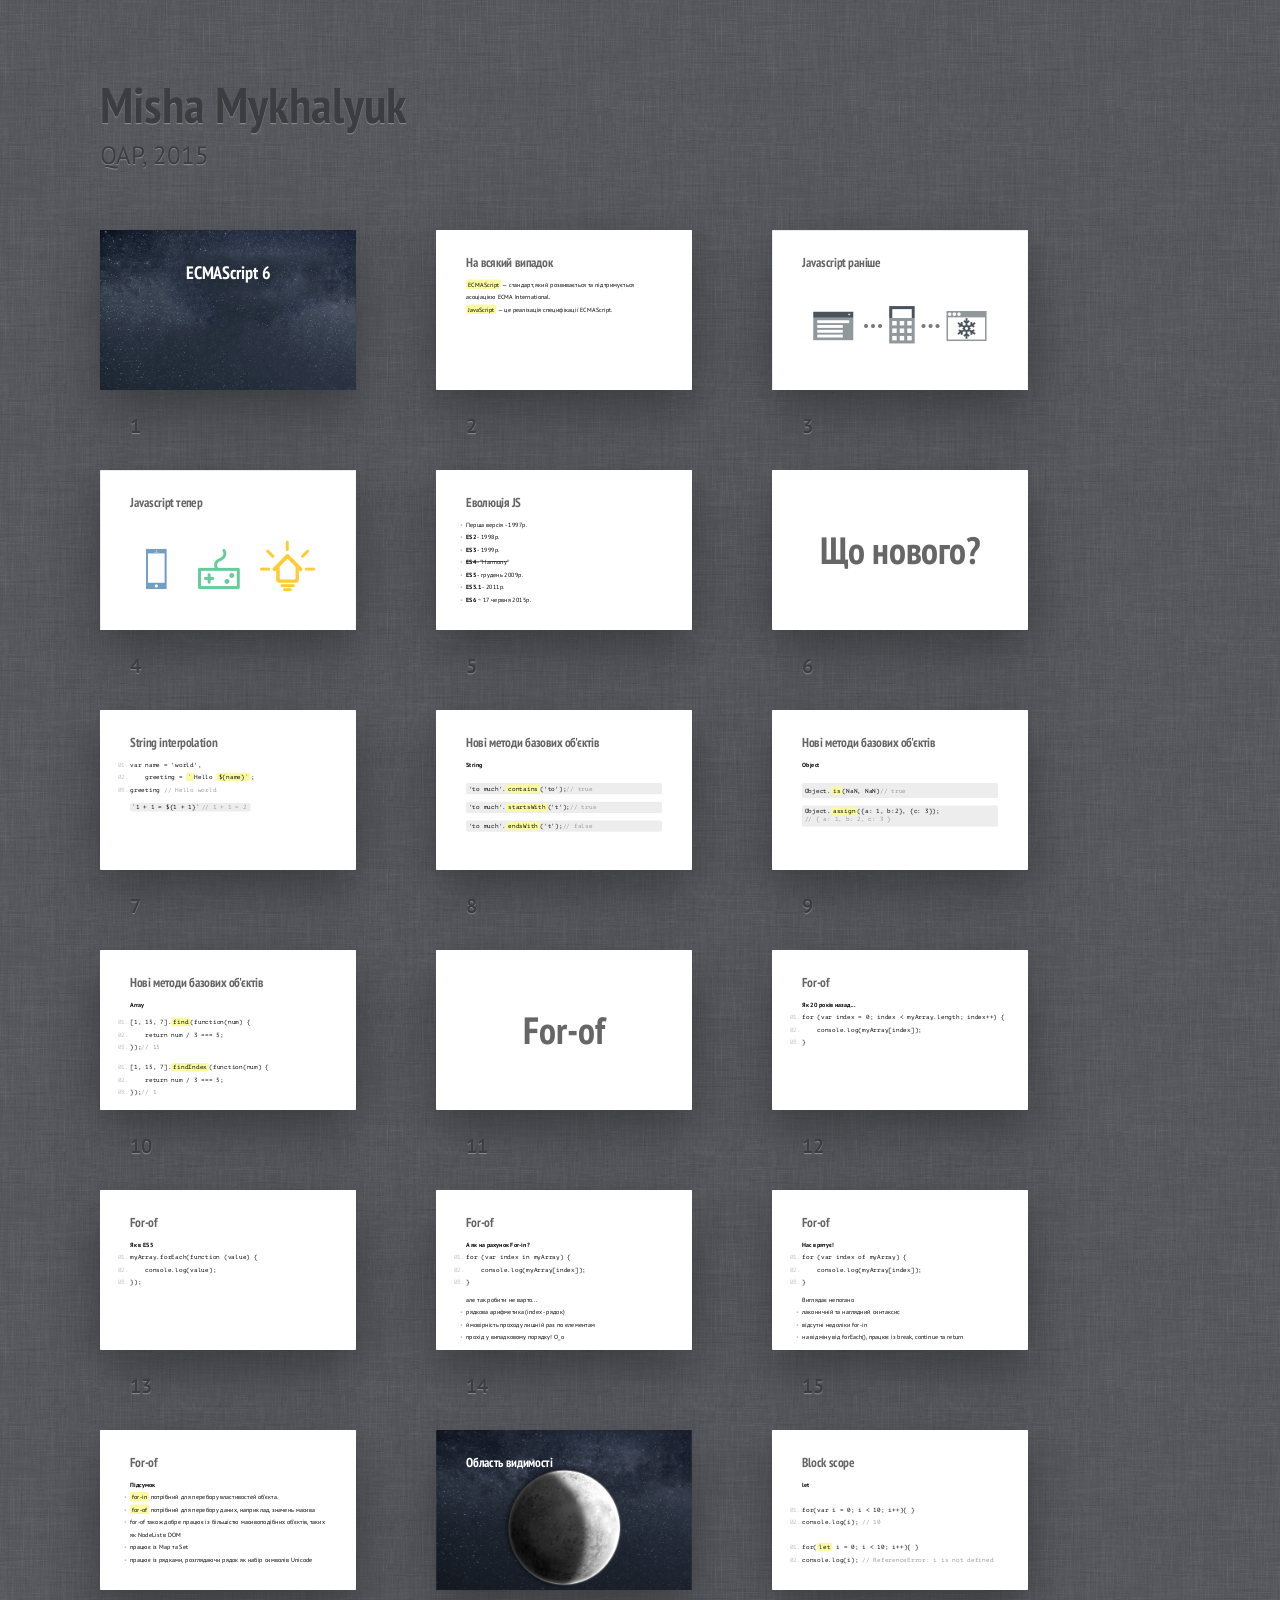
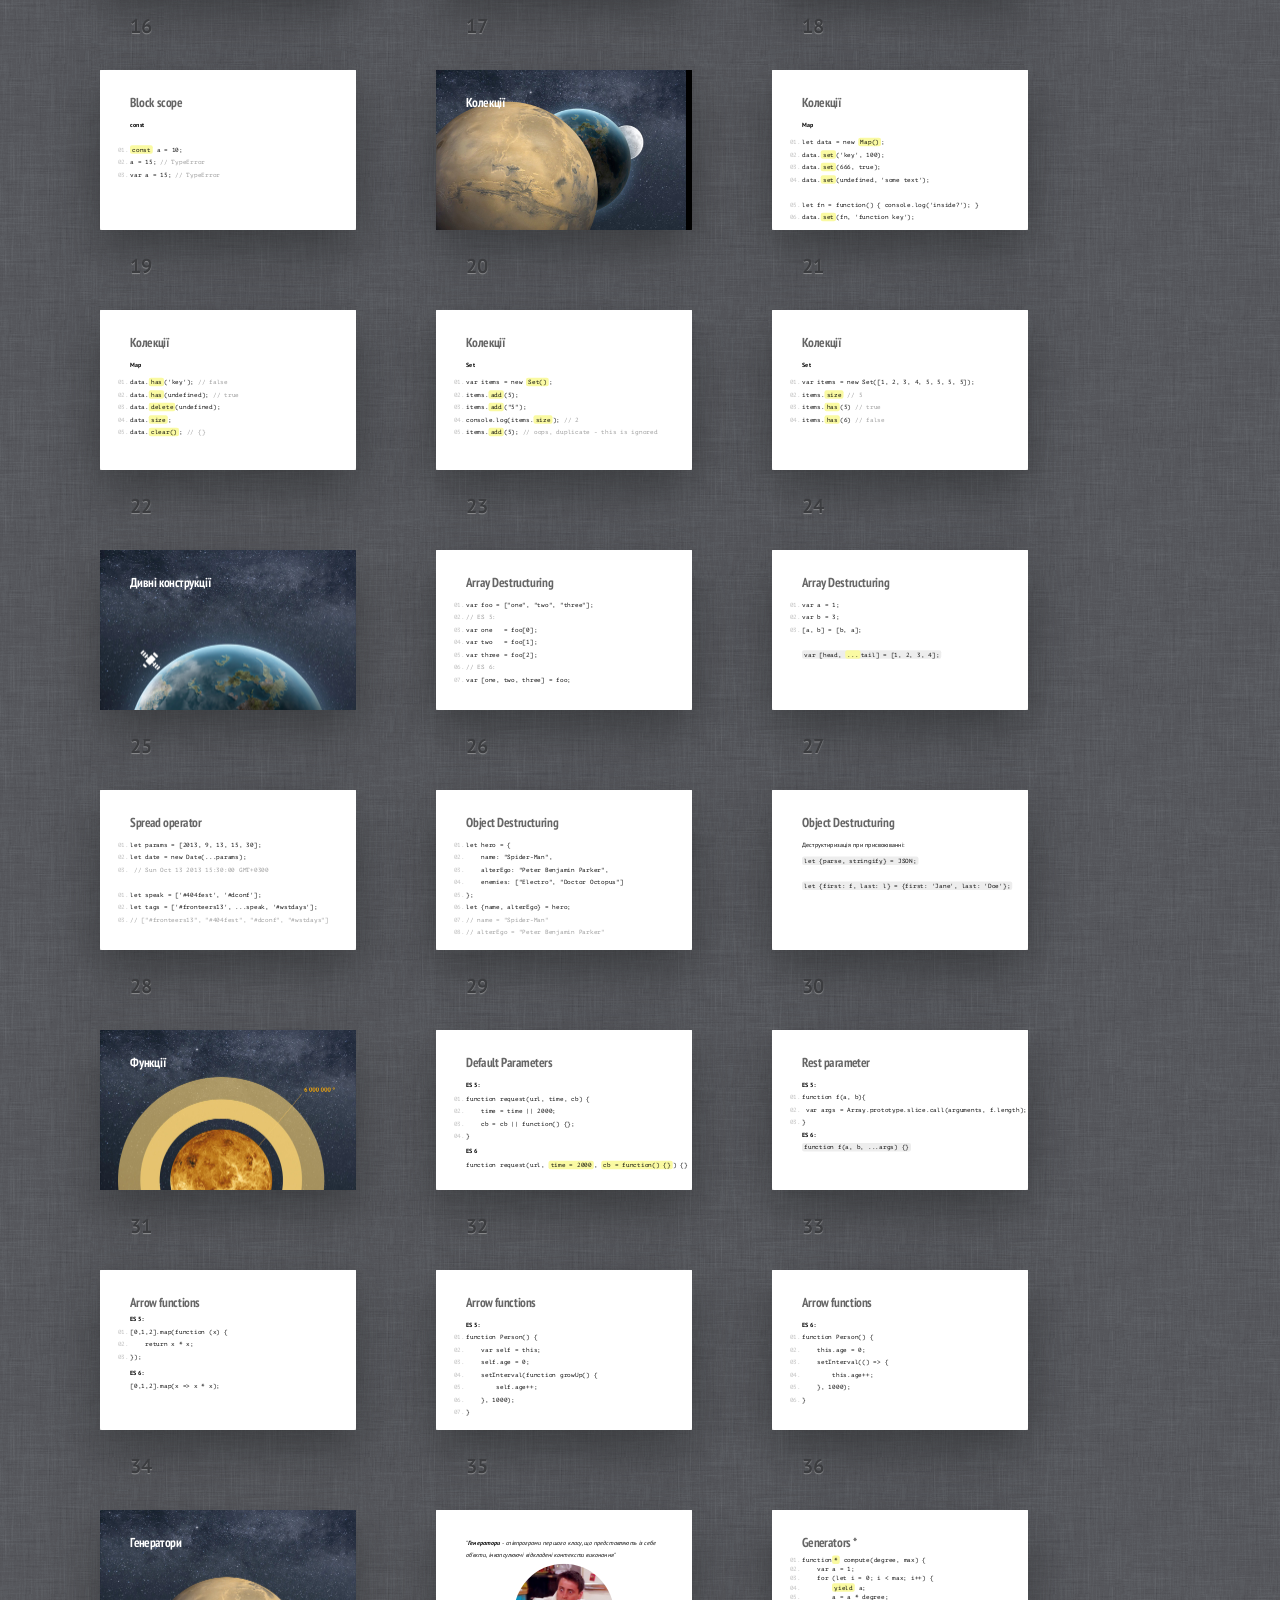
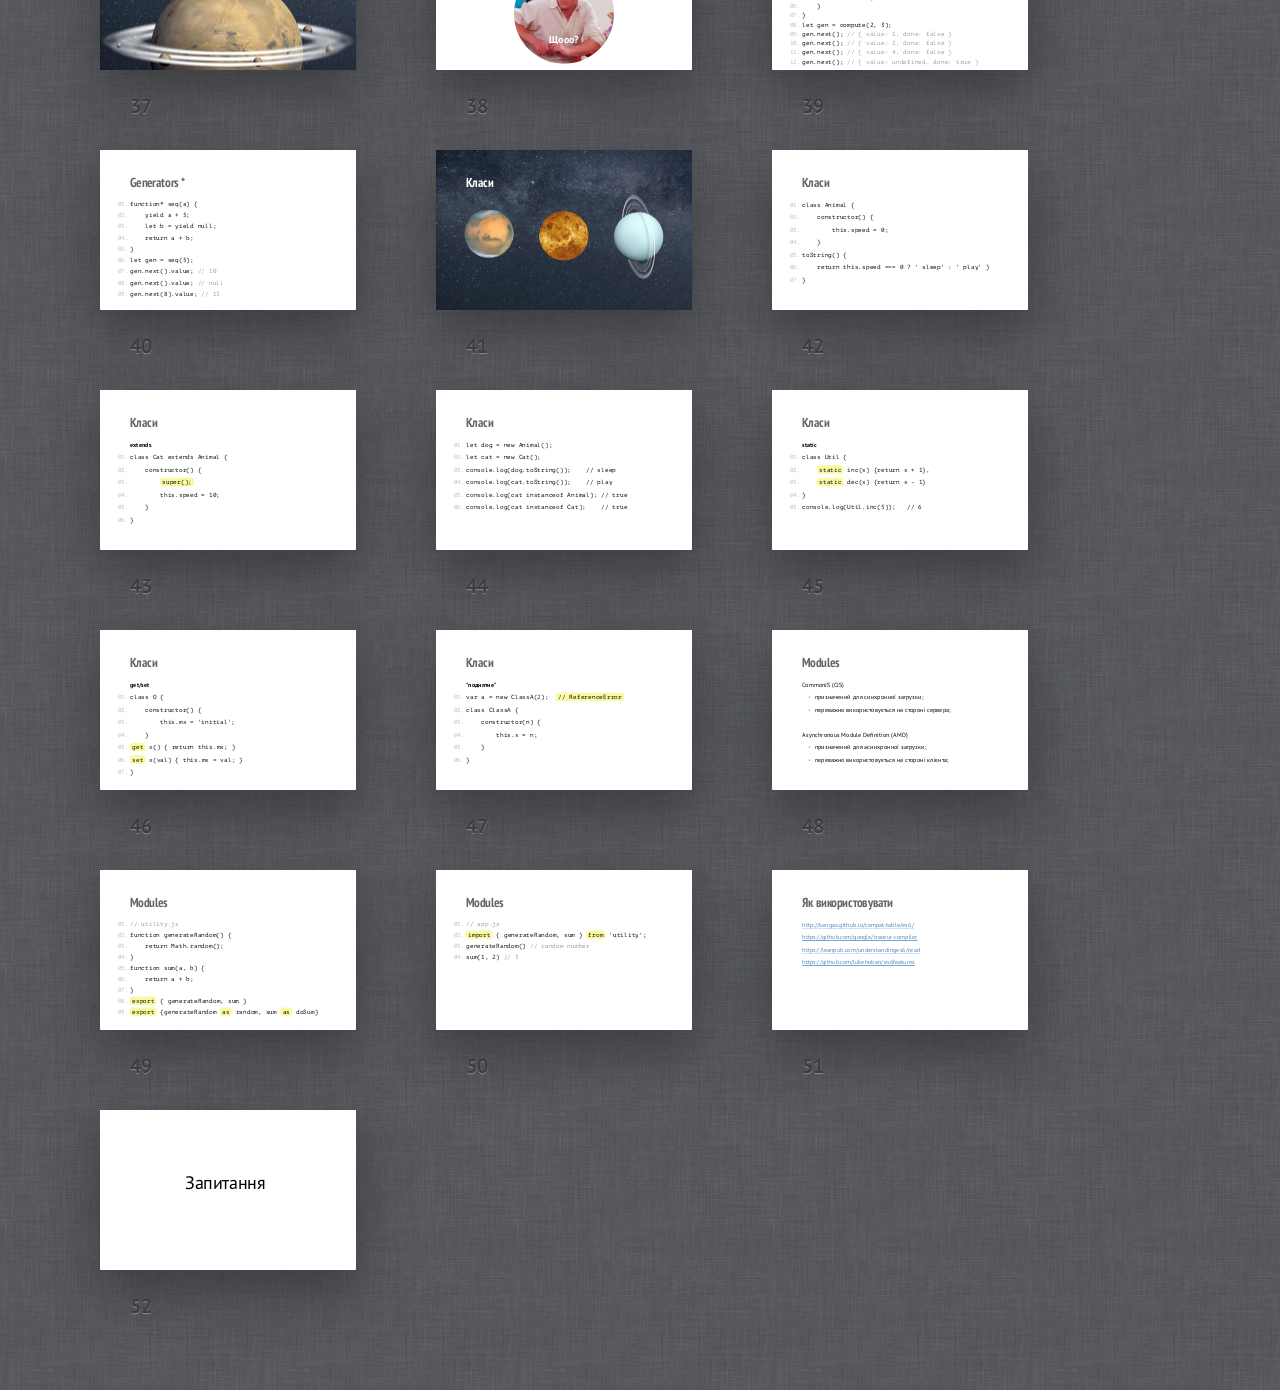
==== commit c4915da4: "update(index.html): add generator slide" ====
--- a/index.html
+++ b/index.html
@@ -618,6 +618,43 @@
 		</div>
 	</section>
 
+	<section class="slide" id="what">
+		<div>
+			<!-- <h2>Генератори</h2> -->
+			<p><i>"<b>Генератори</b> - співпрограми першого класу, що представляють із себе об'єкти, інкапсулюючі відкладені контексти виконання"</i></p>
+			<div class="what-wrapper next">
+				<img src="pictures/what.png">
+				<p>Щооо?</p>
+			</div>
+		</div>
+		<style>
+			#what .what-wrapper{
+				height: 400px;
+				width: 400px;
+				margin: auto;
+				display: block;
+				position: relative;
+			}
+			#what .what-wrapper p{
+				position: absolute;
+			    bottom: 50px;
+			    -webkit-transform: translateX(-50%);
+			    left: 50%;
+			    color: #fff;
+			    font-weight: bold;
+			    font-size: 40px;
+			}
+			#what p{
+				margin-bottom: 10px;
+			}
+			#what img{
+				border-radius: 50%;
+			    height: 400px;
+			    width: 400px;
+			}
+		</style>
+	</section>
+
 	<section class="slide" id="generator">
 		<div>
 			<h2>Generators *</h2>
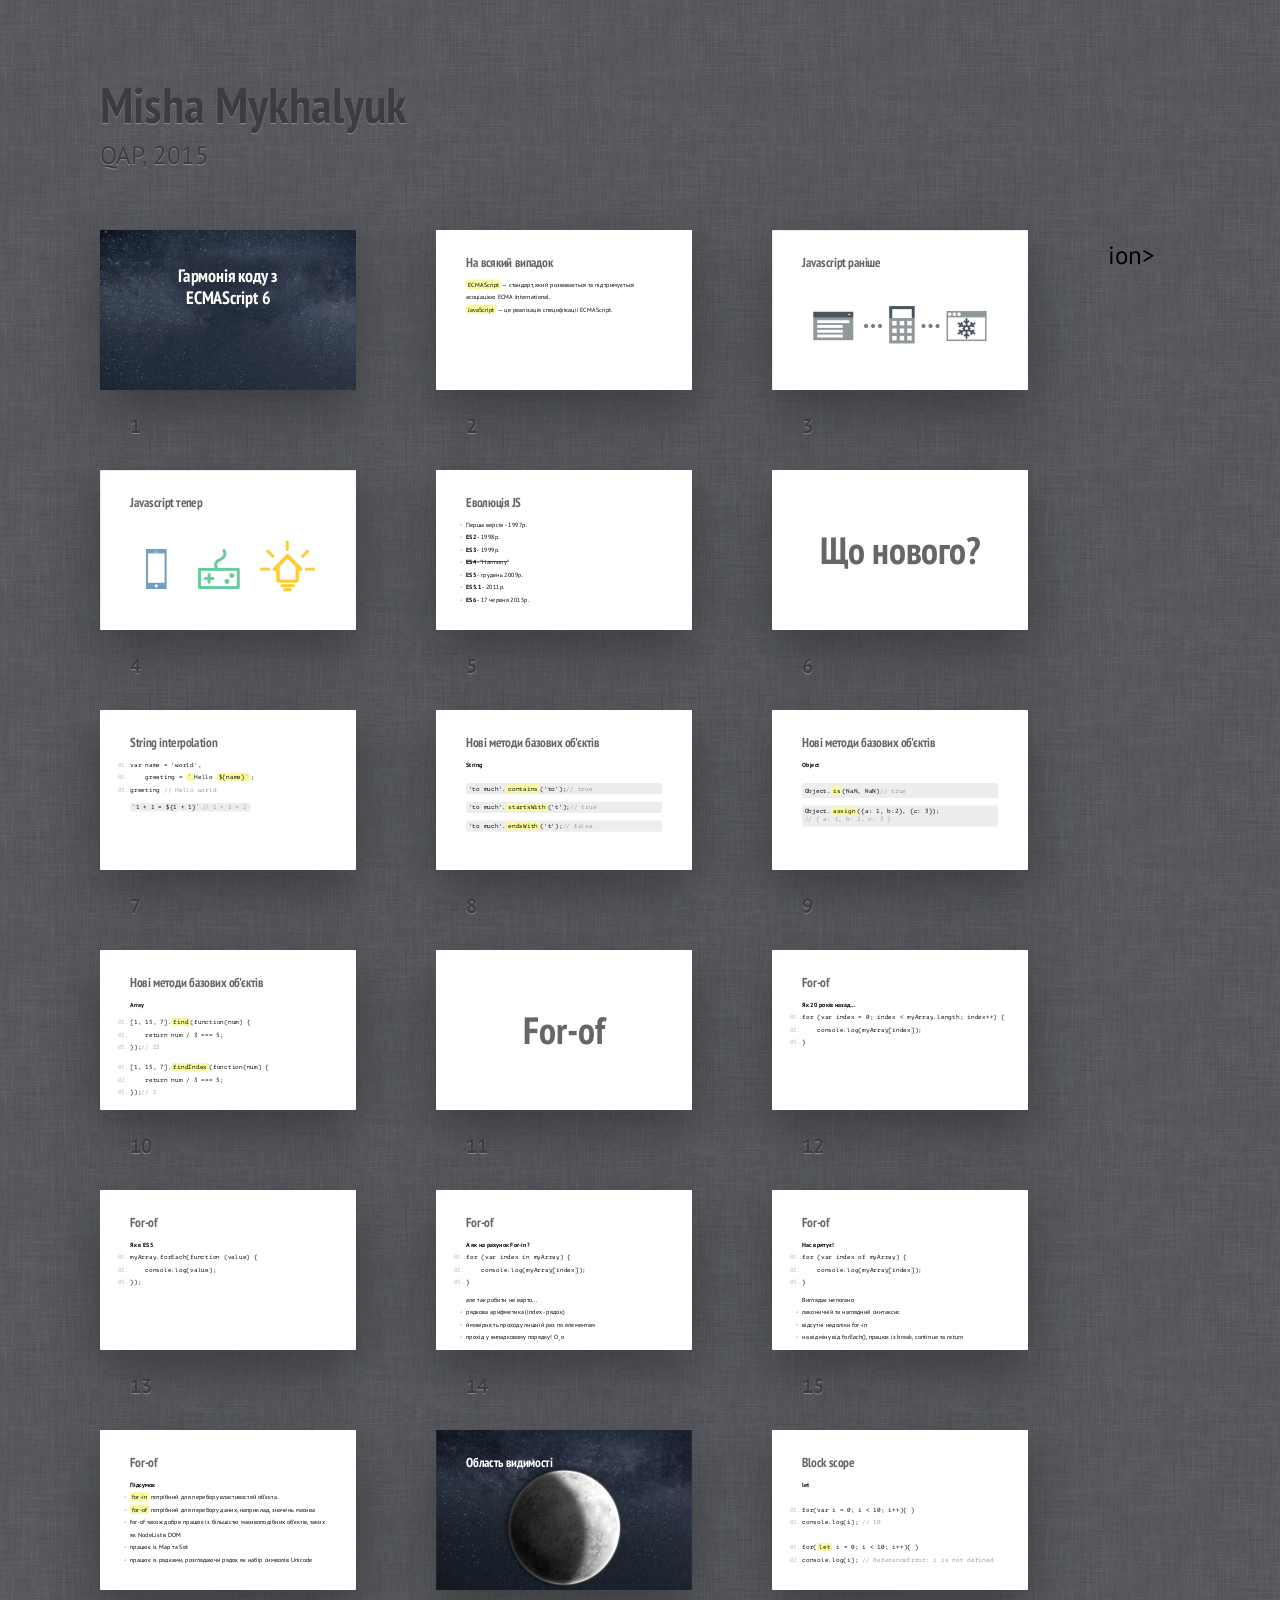
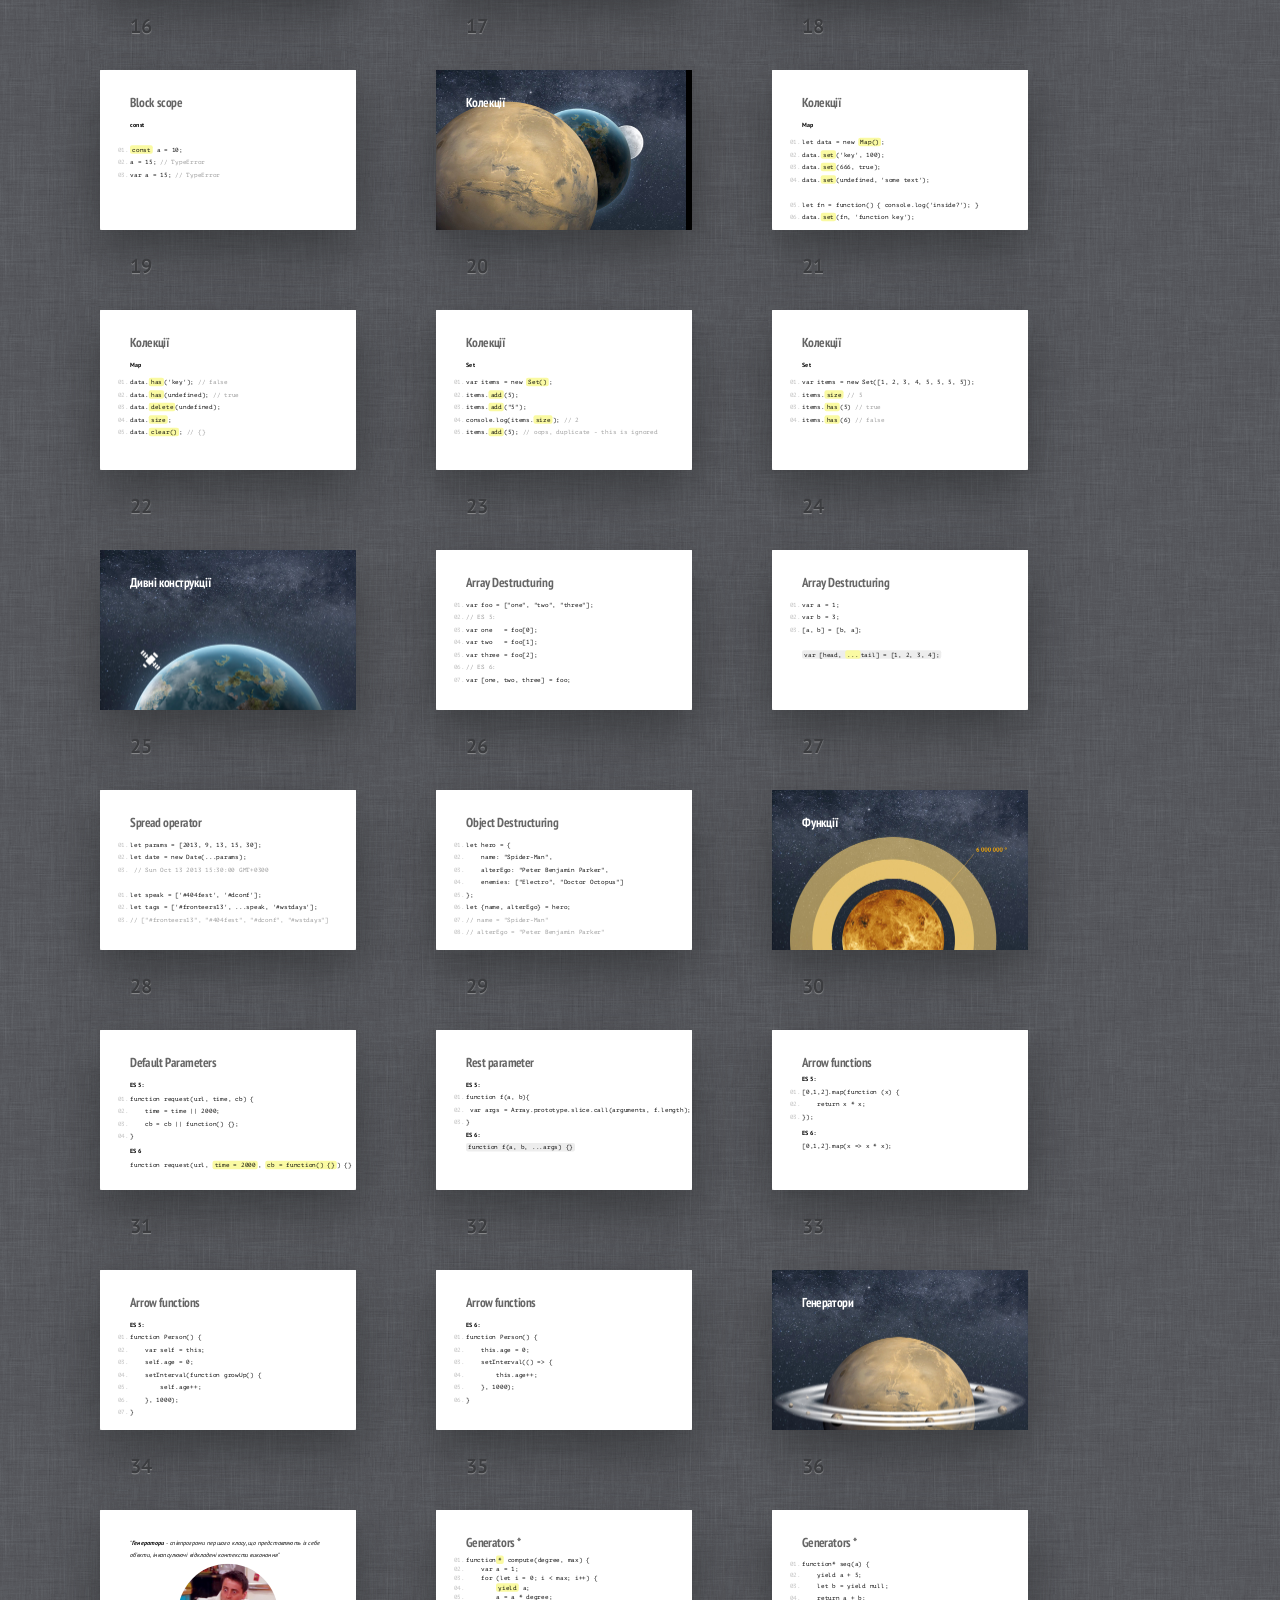
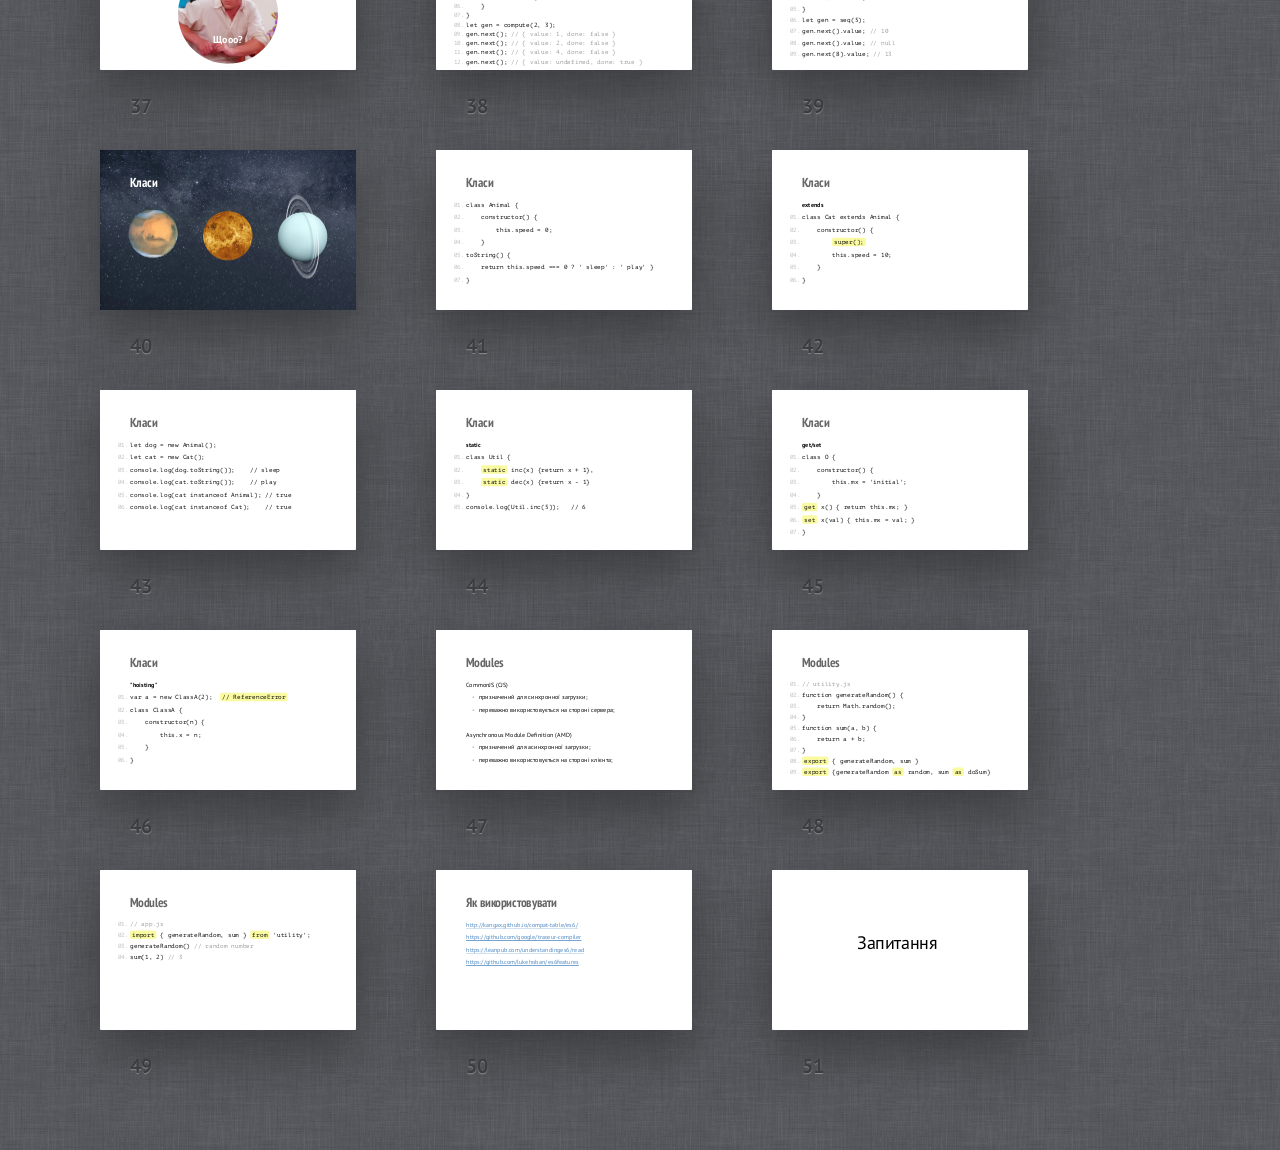
==== commit 469ef094: "update(index.html): typos" ====
--- a/index.html
+++ b/index.html
@@ -15,7 +15,7 @@
 	</header>
 	<section class="slide cover" id="Cover">
 		<div>
-			<h2>ECMAScript 6</h2>
+			<h2>Гармонія коду з <br />ECMAScript 6</h2>
 			<img src="pictures/frontpage.jpg">
 			<!--
 				To apply styles to the certain slides
@@ -27,6 +27,7 @@
 					color:#FFF;
 					text-align:center;
 					font-size:70px;
+					line-height: 90px;
 				}
 				#Cover p {
 					margin:10px 0 0;
@@ -89,7 +90,7 @@
 				<li><strike><b>ES4</b> - "Harmony"</strike></li>
 				<li><b>ES5</b> - грудень 2009р.</li>
 				<li><b>ES5.1</b> - 2011р.</li>
-				<li><b>ES6</b> ~ 17 червня 2015р.</li>			
+				<li><b>ES6</b> - 17 червня 2015р.</li>			
 			</ul>
 		</div>
 	</section>
@@ -488,7 +489,7 @@
 		</div>
 	</section>
 
-	<section class="slide" id="destrObj">
+<!-- 	<section class="slide" id="destrObj">
 		<div>
 			<h2>Object Destructuring</h2>
 			<p>Деструктиризація при присвоюванні:</p>
@@ -505,7 +506,7 @@
 				white-space: nowrap;
 			}
 		</style>
-	</section>
+	</sect -->ion>
 
 	<section class="slide cover">
 		<div>
@@ -784,7 +785,7 @@
 	<section class="slide" id="58">
 		<div>
 			<h2>Класи</h2>
-			<b>"поднятие"</b>
+			<b>"hoisting"</b>
 			<pre>				<code class="language-javascript">var a = new ClassA(2);	<mark>// ReferenceError</mark></code>
 				<code>class ClassA {</code>
 				<code>	constructor(n) {</code>
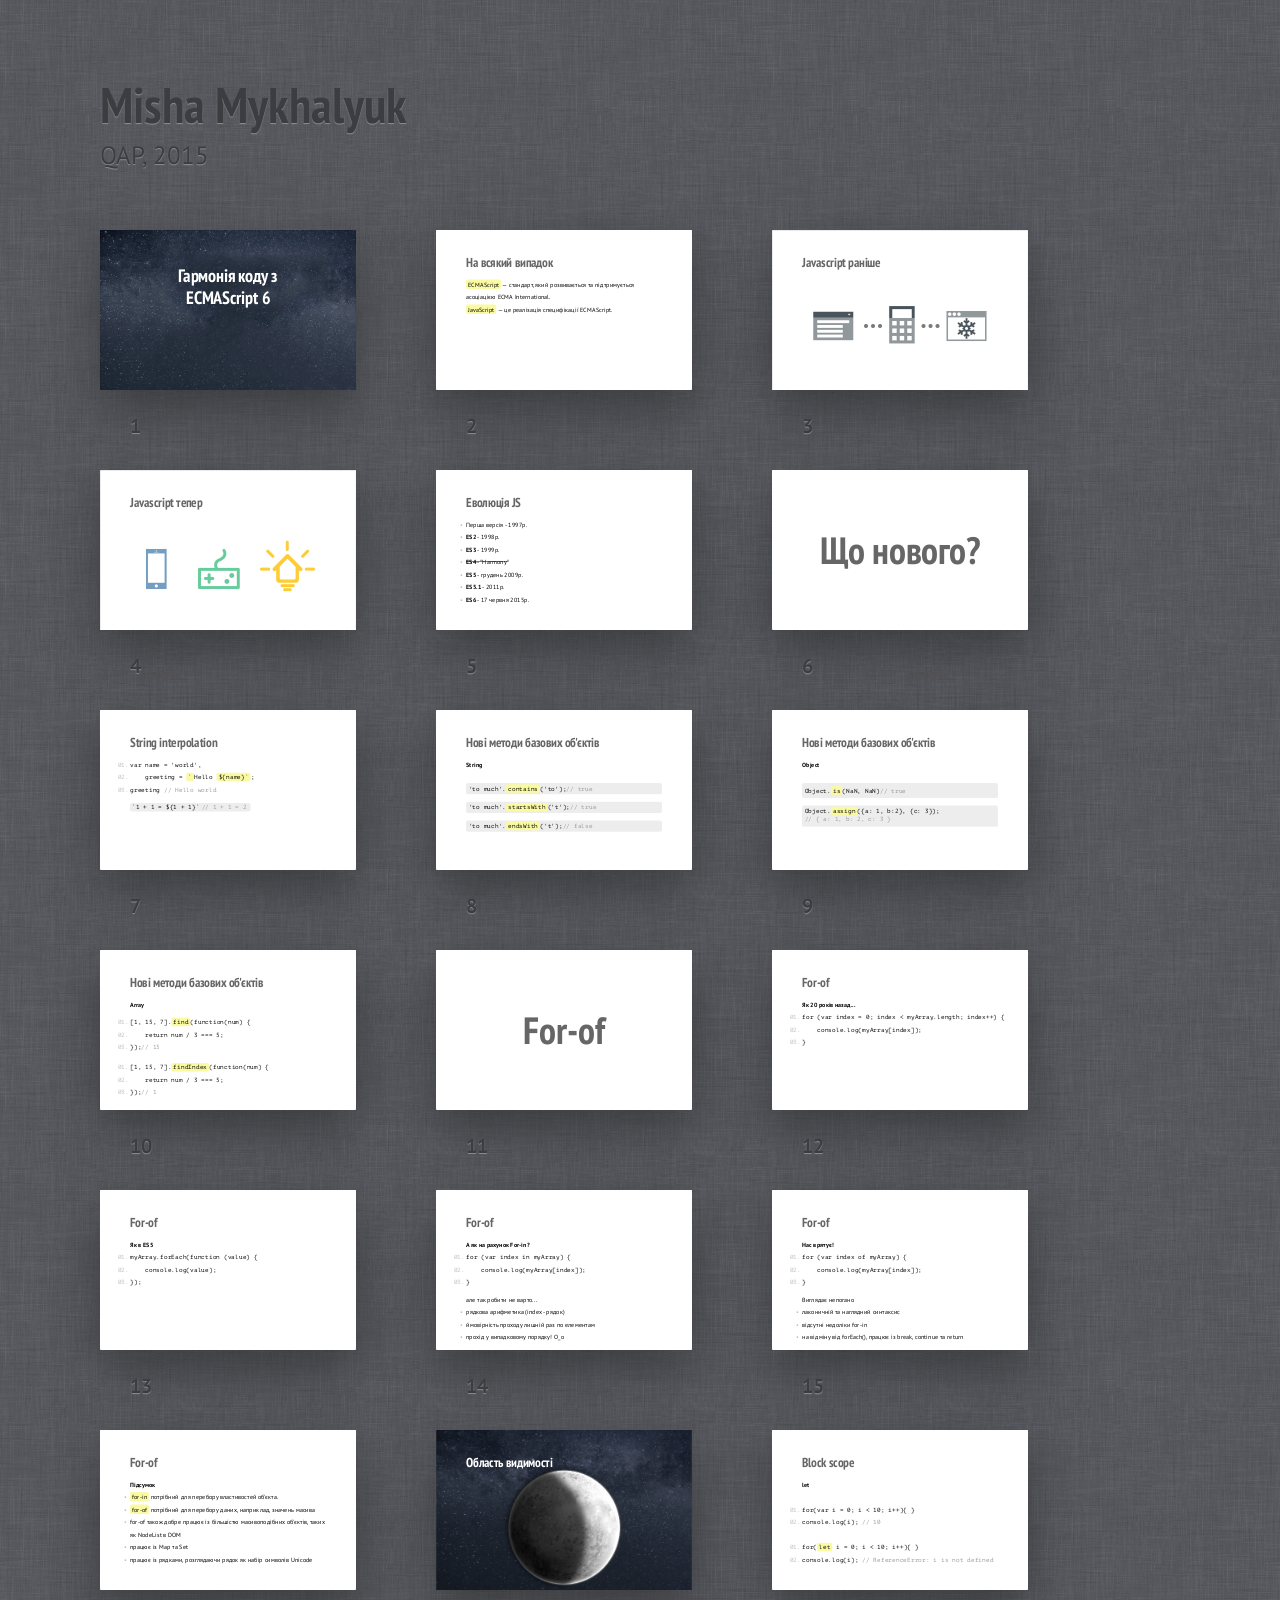
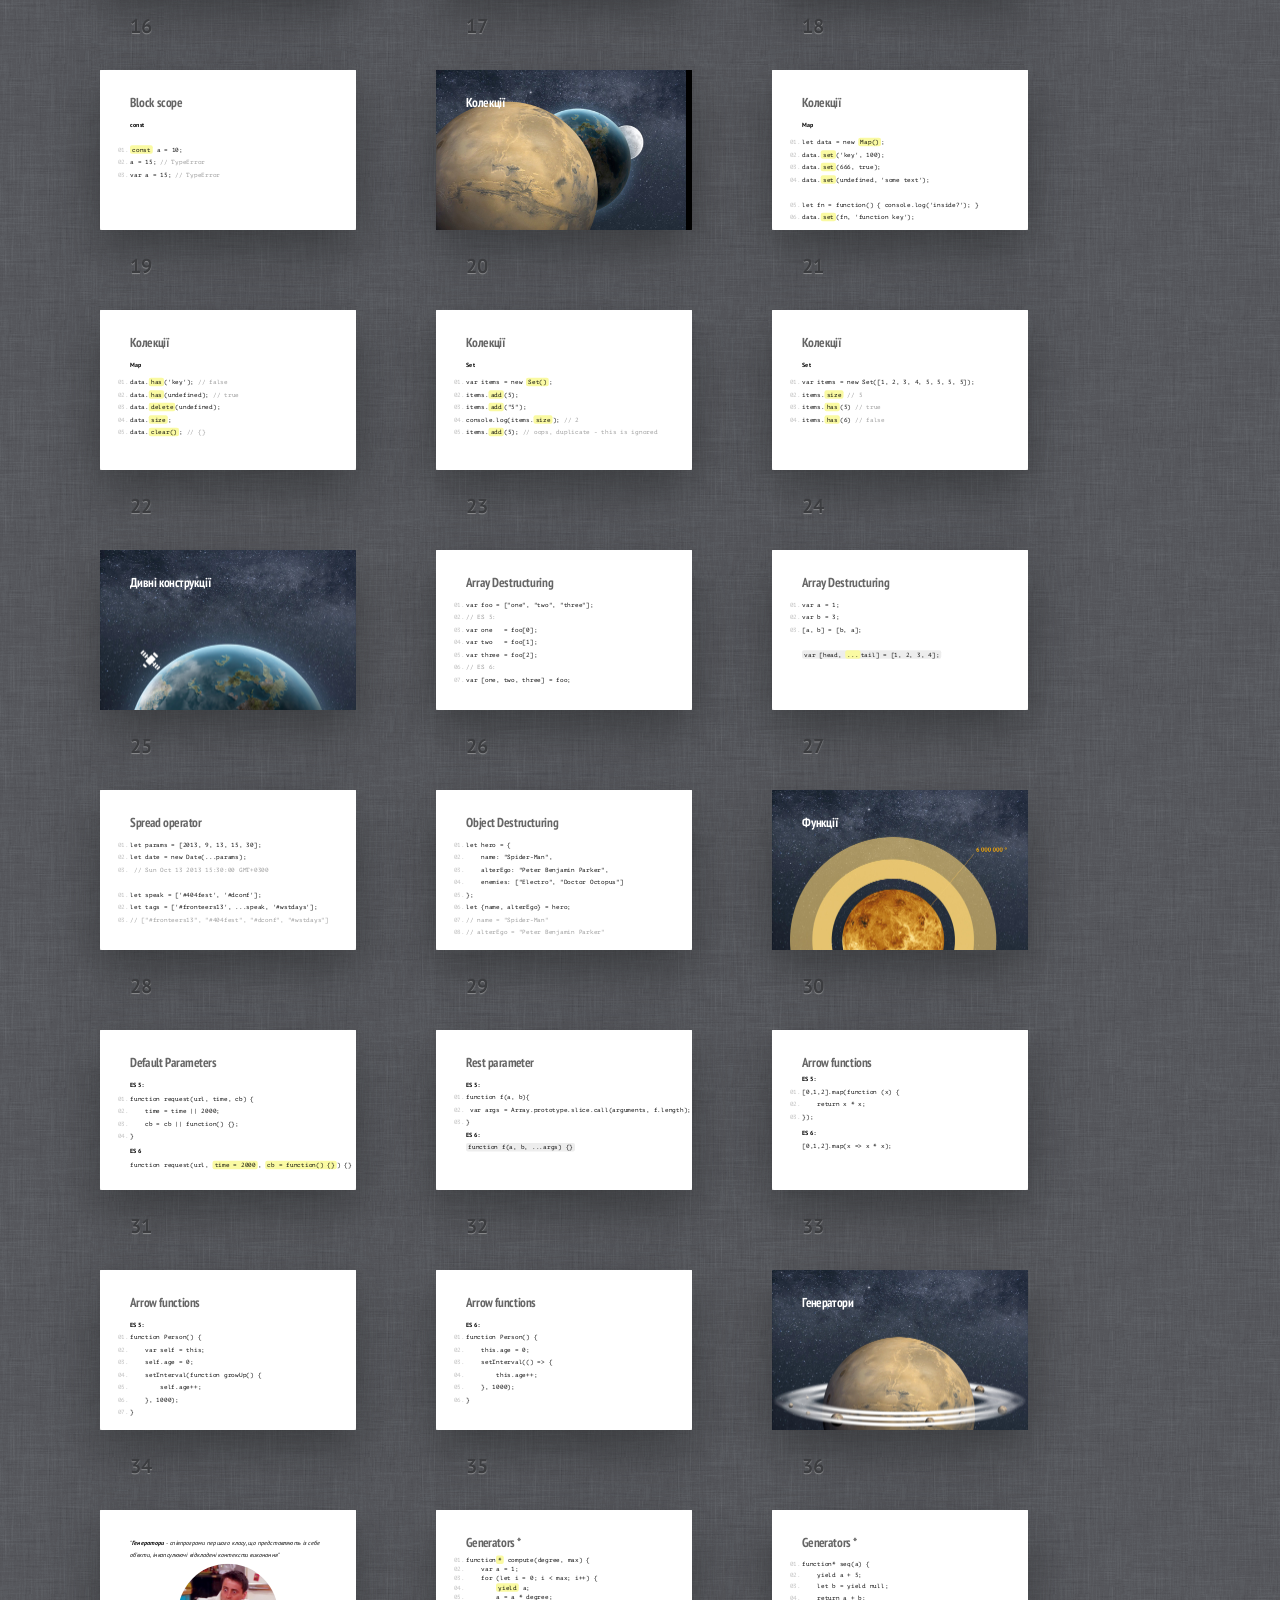
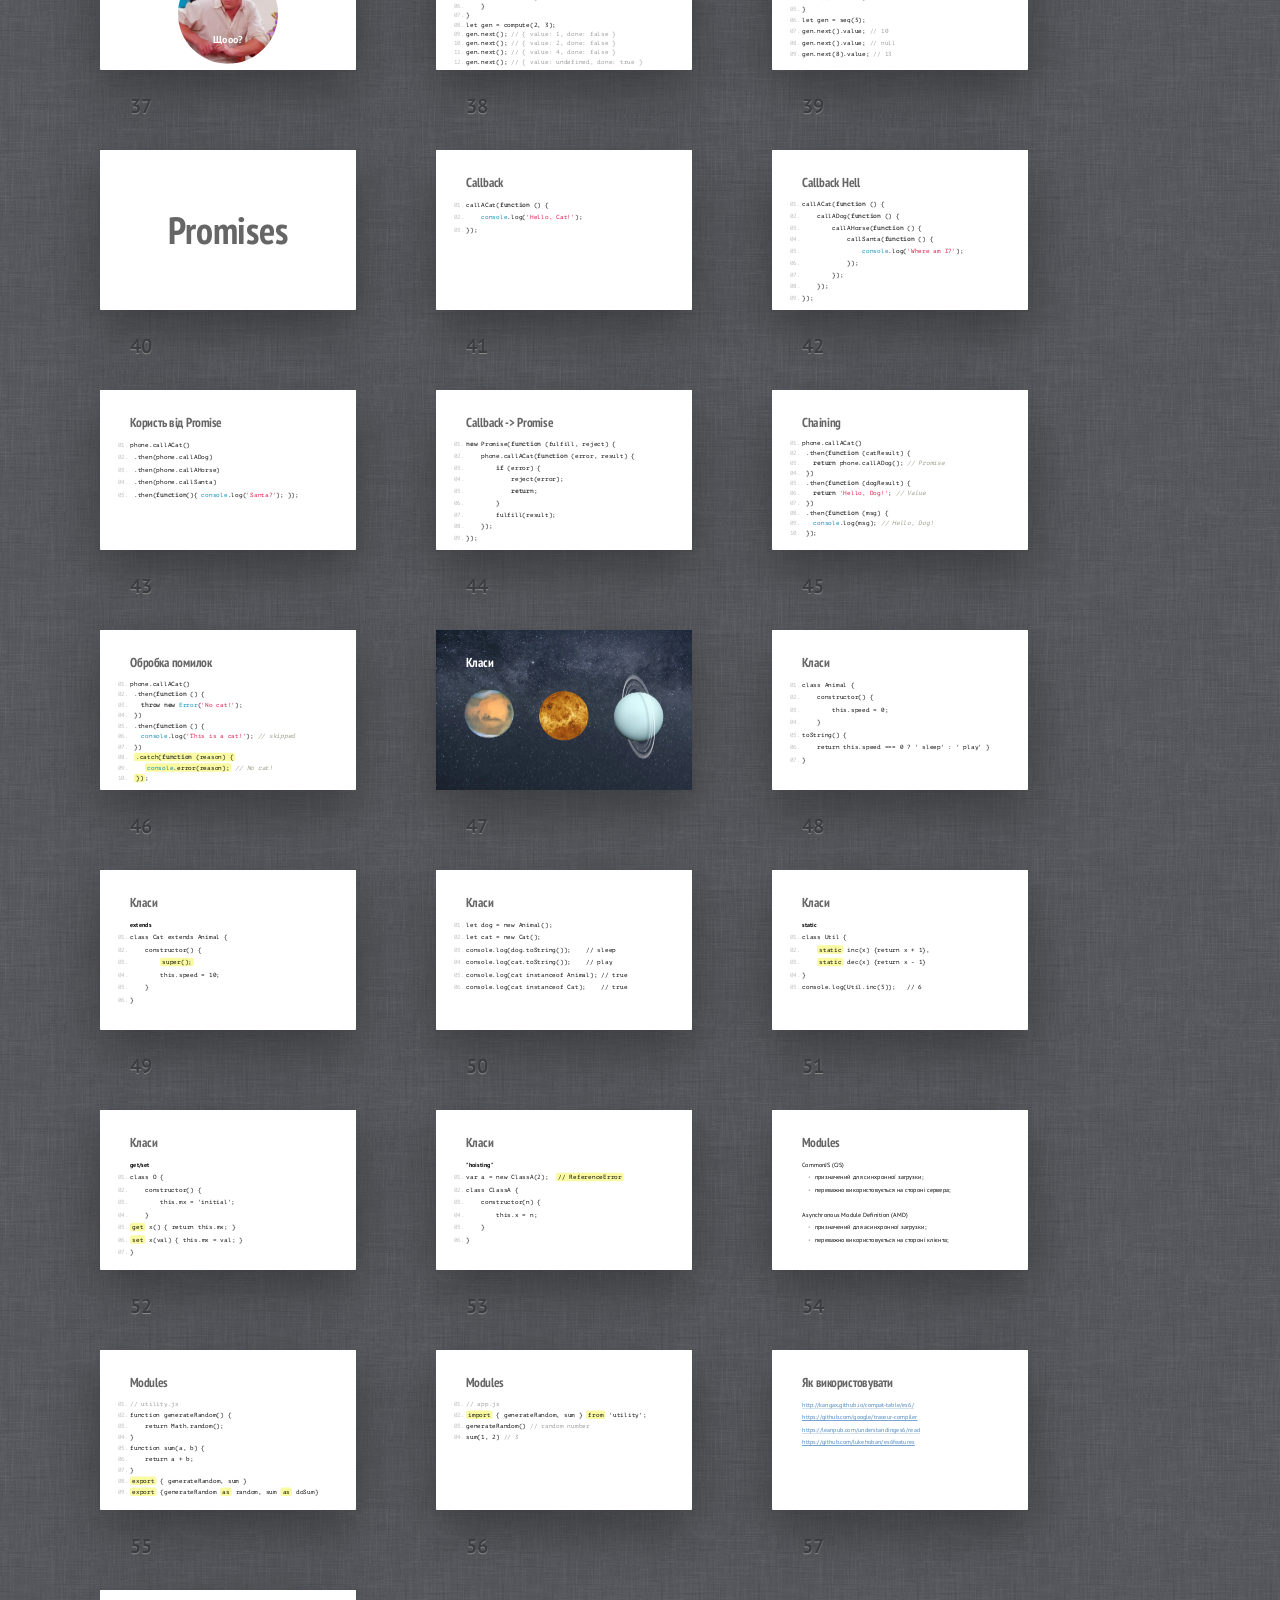
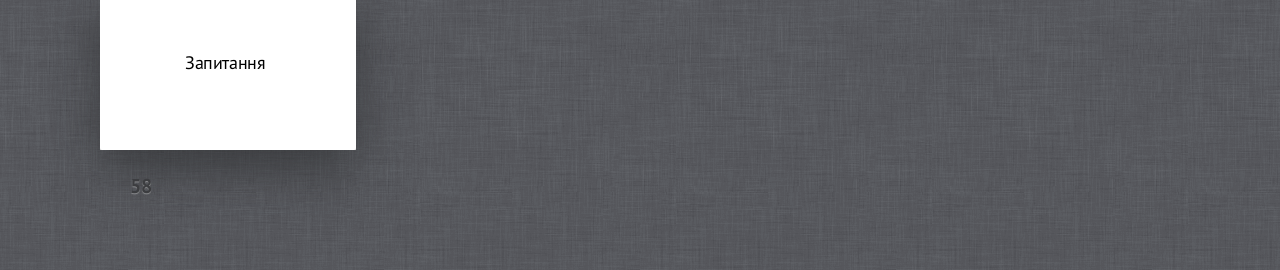
==== commit 63d5fa0f: "update(index.html): add promise slides" ====
--- a/index.html
+++ b/index.html
@@ -46,6 +46,9 @@
 				.slide .normalize-pre{
 					margin-bottom: 20px;
 				}
+				.slide.promises code{
+					line-height: 47px;
+				}
 
 			</style>
 		</div>
@@ -95,7 +98,7 @@
 		</div>
 	</section>
 
-	<section class="slide shout" id="9">
+	<section class="slide shout">
 		<div>
 			<h2>Що нового?</h2>
 		</div>
@@ -506,7 +509,7 @@
 				white-space: nowrap;
 			}
 		</style>
-	</sect -->ion>
+	</section>-->
 
 	<section class="slide cover">
 		<div>
@@ -621,7 +624,6 @@
 
 	<section class="slide" id="what">
 		<div>
-			<!-- <h2>Генератори</h2> -->
 			<p><i>"<b>Генератори</b> - співпрограми першого класу, що представляють із себе об'єкти, інкапсулюючі відкладені контексти виконання"</i></p>
 			<div class="what-wrapper next">
 				<img src="pictures/what.png">
@@ -706,6 +708,104 @@
 		</style>
 	</section>
 
+	<section class="slide shout">
+		<div>
+			<h2>Promises</h2>
+		</div>
+	</section>
+
+	<section class="slide"><div>
+		<h2>Callback</h2>
+		<pre>			<code class="javascript hljs">callACat(<span class="hljs-function"><span class="hljs-keyword">function</span> <span class="hljs-params">()</span> </span>{</code>
+			<code class="javascript hljs">	<span class="hljs-built_in">console</span>.log(<span class="hljs-string">'Hello, Cat!'</span>);</code>
+			<code class="javascript hljs">});</code>
+		</pre>
+		</div>
+	</section>
+
+	<section class="slide promises">
+		<div>
+			<h2>Callback Hell</h2>
+			<pre>			<code class="javascript hljs">callACat(<span class="hljs-function"><span class="hljs-keyword">function</span> <span class="hljs-params">()</span> </span>{</code>
+				<code class="javascript hljs">	callADog(<span class="hljs-function"><span class="hljs-keyword">function</span> <span class="hljs-params">()</span> </span>{</code>
+				<code class="javascript hljs">		callAHorse(<span class="hljs-function"><span class="hljs-keyword">function</span> <span class="hljs-params">()</span> </span>{</code>
+				<code class="javascript hljs">			callSanta(<span class="hljs-function"><span class="hljs-keyword">function</span> <span class="hljs-params">()</span> </span>{</code>
+				<code class="javascript hljs">				<span class="hljs-built_in">console</span>.log(<span class="hljs-string">'Where am I?'</span>);</code>
+				<code class="javascript hljs">			});</code>
+				<code class="javascript hljs">		});</code>
+				<code class="javascript hljs">	});</code>
+				<code class="javascript hljs">});</code>
+			</pre>
+		</div>
+	</section>
+
+	<section class="slide"><div>
+		<h2>Користь від Promise</h2>
+		<pre>			
+			<code class="javascript hljs">phone.callACat()</code>
+			<code class="javascript hljs"> .then(phone.callADog)</code>
+			<code class="javascript hljs"> .then(phone.callAHorse)</code>
+			<code class="javascript hljs"> .then(phone.callSanta)</code>
+			<code class="javascript hljs"> .then(<span class="hljs-function"><span class="hljs-keyword">function</span><span class="hljs-params">()</span></span>{ <span class="hljs-built_in">console</span>.log(<span class="hljs-string">'Santa?'</span>); });</code>
+		</pre>
+	</div></section>
+
+	<section class="slide promises"><div>
+		<h2>Callback -&gt; Promise</h2>
+		<pre>			<code class="javascript hljs"><span class="hljs-keyword">new</span> Promise(<span class="hljs-function"><span class="hljs-keyword">function</span> <span class="hljs-params">(fulfill, reject)</span> </span>{</code>
+			<code class="javascript hljs">	phone.callACat(<span class="hljs-function"><span class="hljs-keyword">function</span> <span class="hljs-params">(error, result)</span> </span>{</code>
+			<code class="javascript hljs">		<span class="hljs-keyword">if</span> (error) {</code>
+			<code class="javascript hljs">			reject(error);</code>
+			<code class="javascript hljs">			<span class="hljs-keyword">return</span>;</code>
+			<code class="javascript hljs">		}</code>
+			<code class="javascript hljs">		fulfill(result);</code>
+			<code class="javascript hljs">	});</code>
+			<code class="javascript hljs">});</code>
+		</pre>
+	</div></section>
+
+	<section class="slide chaining"><div>
+		<h2>Chaining</h2>
+		<pre>			<code class="javascript hljs">phone.callACat()</code>
+			<code class="javascript hljs"> .then(<span class="hljs-function"><span class="hljs-keyword">function</span> <span class="hljs-params">(catResult)</span> </span>{</code>
+			<code class="javascript hljs">   <span class="hljs-keyword">return</span> phone.callADog(); <span class="hljs-comment">// Promise</span></code>
+			<code class="javascript hljs"> })</code>
+			<code class="javascript hljs"> .then(<span class="hljs-function"><span class="hljs-keyword">function</span> <span class="hljs-params">(dogResult)</span> </span>{</code>
+			<code class="javascript hljs">   <span class="hljs-keyword">return</span> <span class="hljs-string">'Hello, Dog!'</span>; <span class="hljs-comment">// Value</span></code>
+			<code class="javascript hljs"> })</code>
+			<code class="javascript hljs"> .then(<span class="hljs-function"><span class="hljs-keyword">function</span> <span class="hljs-params">(msg)</span> </span>{ </code>
+			<code><span class="hljs-built_in">   console</span>.log(msg); <span class="hljs-comment">// Hello, Dog! </span></code>
+			<code> });</code>
+		</pre>
+	</div>
+	<style>
+	.slide.chaining code{
+		line-height: 40px;
+	}
+	</style>
+	</section>
+
+	<section class="slide promises-errors"><div>
+		<h2>Обробка помилок</h2>
+		<pre>			<code class="javascript hljs">phone.callACat()</code>
+			<code class="javascript hljs"> .then(<span class="hljs-function"><span class="hljs-keyword">function</span> <span class="hljs-params">()</span> </span>{</code>
+			<code class="javascript hljs">   <span class="hljs-keyword">throw</span> <span class="hljs-keyword">new</span> <span class="hljs-built_in">Error</span>(<span class="hljs-string">'No cat!'</span>);</code>
+			<code class="javascript hljs"> })</code>
+			<code class="javascript hljs"> .then(<span class="hljs-function"><span class="hljs-keyword">function</span> <span class="hljs-params">()</span> </span>{</code>
+			<code class="javascript hljs">   <span class="hljs-built_in">console</span>.log(<span class="hljs-string">'This is a cat!'</span>); <span class="hljs-comment">// skipped</span></code>
+			<code class="javascript hljs"> })</code>
+			<code class="javascript hljs"> <mark>.catch(<span class="hljs-function"><span class="hljs-keyword">function</span> <span class="hljs-params">(reason)</span> </span>{</mark></code>
+			<code class="javascript hljs"> 	<mark><span class="hljs-built_in">console</span>.error(reason);</mark> <span class="hljs-comment">// No cat!</span></code>
+			<code class="javascript hljs"> <mark>})</mark>;</code>
+		</pre>
+	</div>
+	<style>
+	.slide.promises-errors code{
+		line-height: 42px;
+	}
+	</style>
+	</section>
+
 	<section class="slide cover">
 		<div>
 			<h2 class="white">Класи</h2>
@@ -713,7 +813,7 @@
 		</div>
 	</section>
 
-		<section class="slide" id="53">
+		<section class="slide">
 		<div>
 			<h2>Класи</h2>
 			<pre>				<code class="language-javascript">class Animal {</code>
@@ -727,11 +827,12 @@
 		</div>
 	</section>
 
-	<section class="slide" id="54">
+	<section class="slide">
 		<div>
 			<h2>Класи</h2>
 			<b>extends</b>
-			<pre>				<code class="language-javascript">class Cat extends Animal {</code>
+			<pre>				
+				<code class="language-javascript">class Cat extends Animal {</code>
 				<code>	constructor() {</code>
 				<code>		<mark>super();</mark></code>
 				<code>		this.speed = 10;</code>
@@ -741,10 +842,11 @@
 		</div>
 	</section>
 
-	<section class="slide" id="55">
+	<section class="slide">
 		<div>
 			<h2>Класи</h2>
-			<pre>				<code class="language-javascript">let dog = new Animal();</code>
+			<pre>				
+			<code class="language-javascript">let dog = new Animal();</code>
 				<code>let cat = new Cat();</code>
 				<code>console.log(dog.toString());	// sleep</code>
 				<code>console.log(cat.toString());	// play</code>
@@ -754,7 +856,7 @@
 		</div>
 	</section>
 
-	<section class="slide" id="56">
+	<section class="slide">
 		<div>
 			<h2>Класи</h2>
 			<b>static</b>
@@ -767,7 +869,7 @@
 		</div>
 	</section>
 
-	<section class="slide" id="57">
+	<section class="slide">
 		<div>
 			<h2>Класи</h2>
 			<b>get/set</b>
@@ -782,7 +884,7 @@
 		</div>
 	</section>
 
-	<section class="slide" id="58">
+	<section class="slide">
 		<div>
 			<h2>Класи</h2>
 			<b>"hoisting"</b>
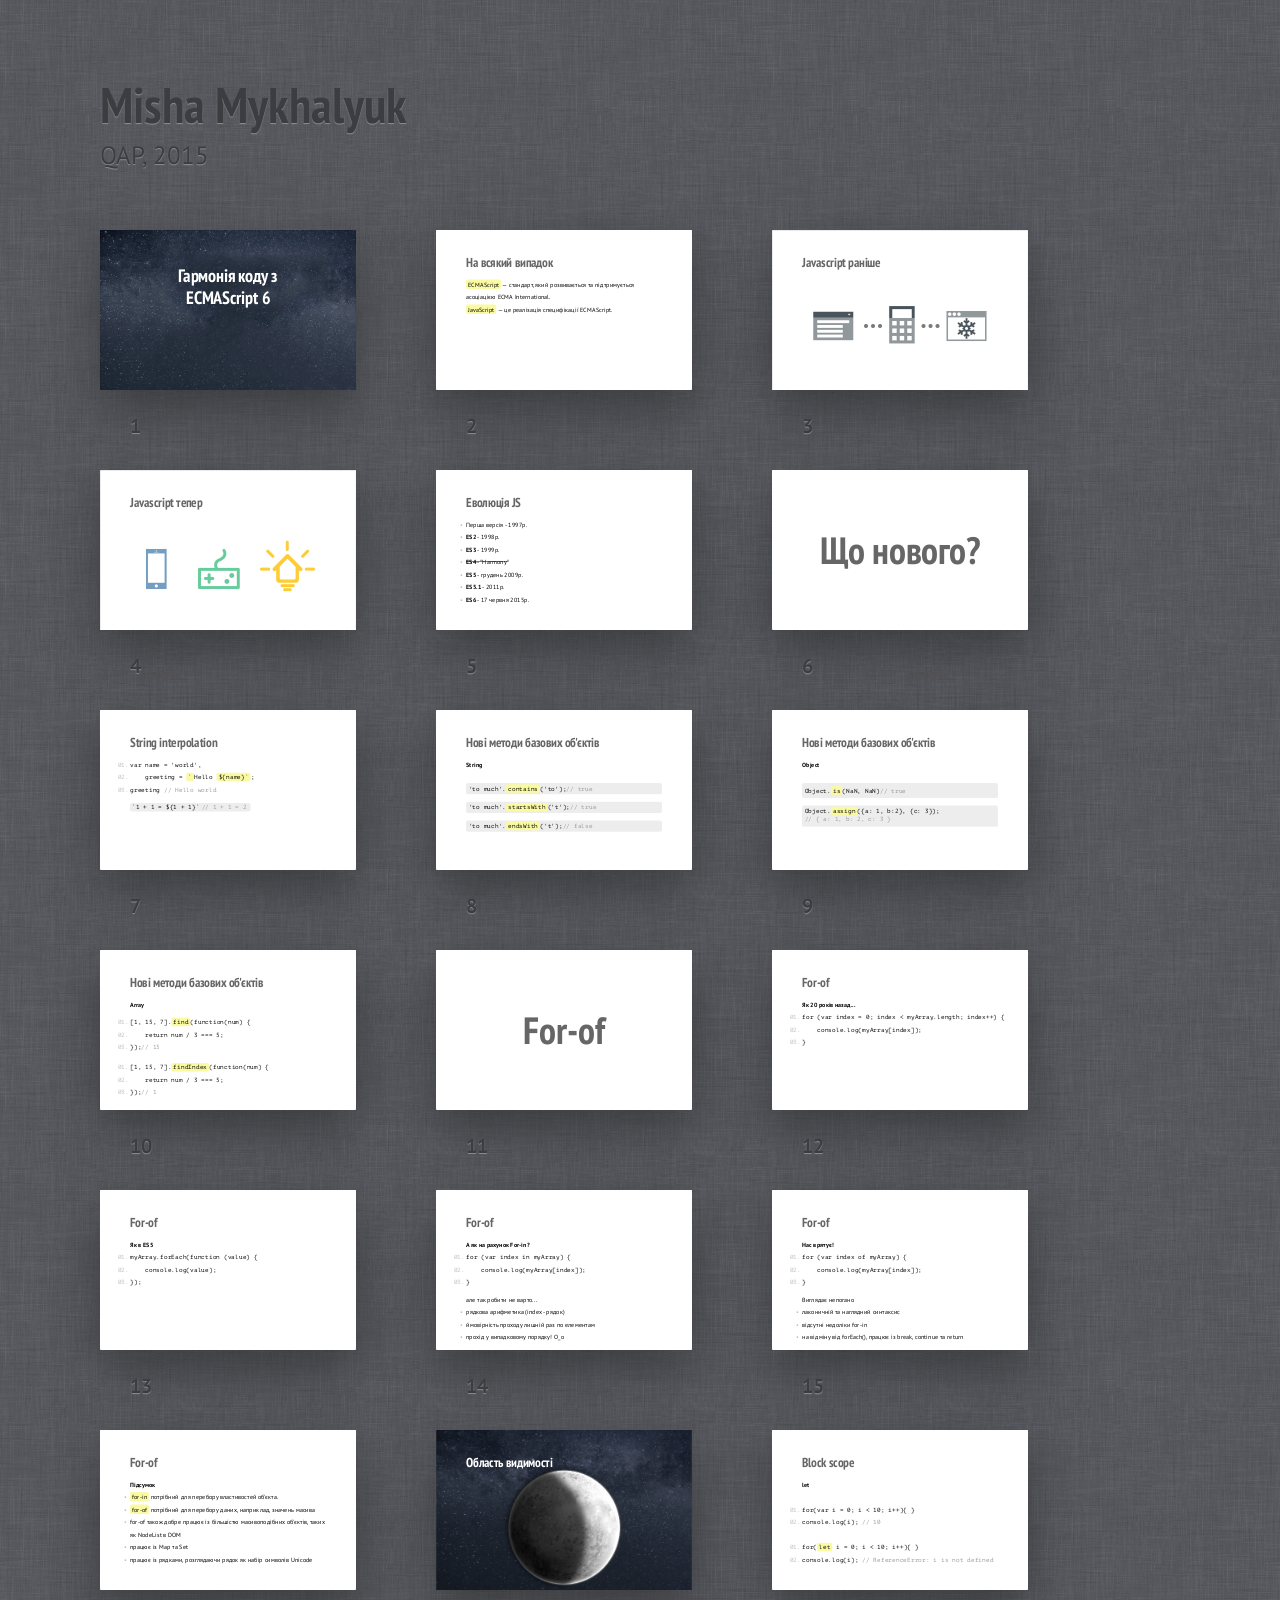
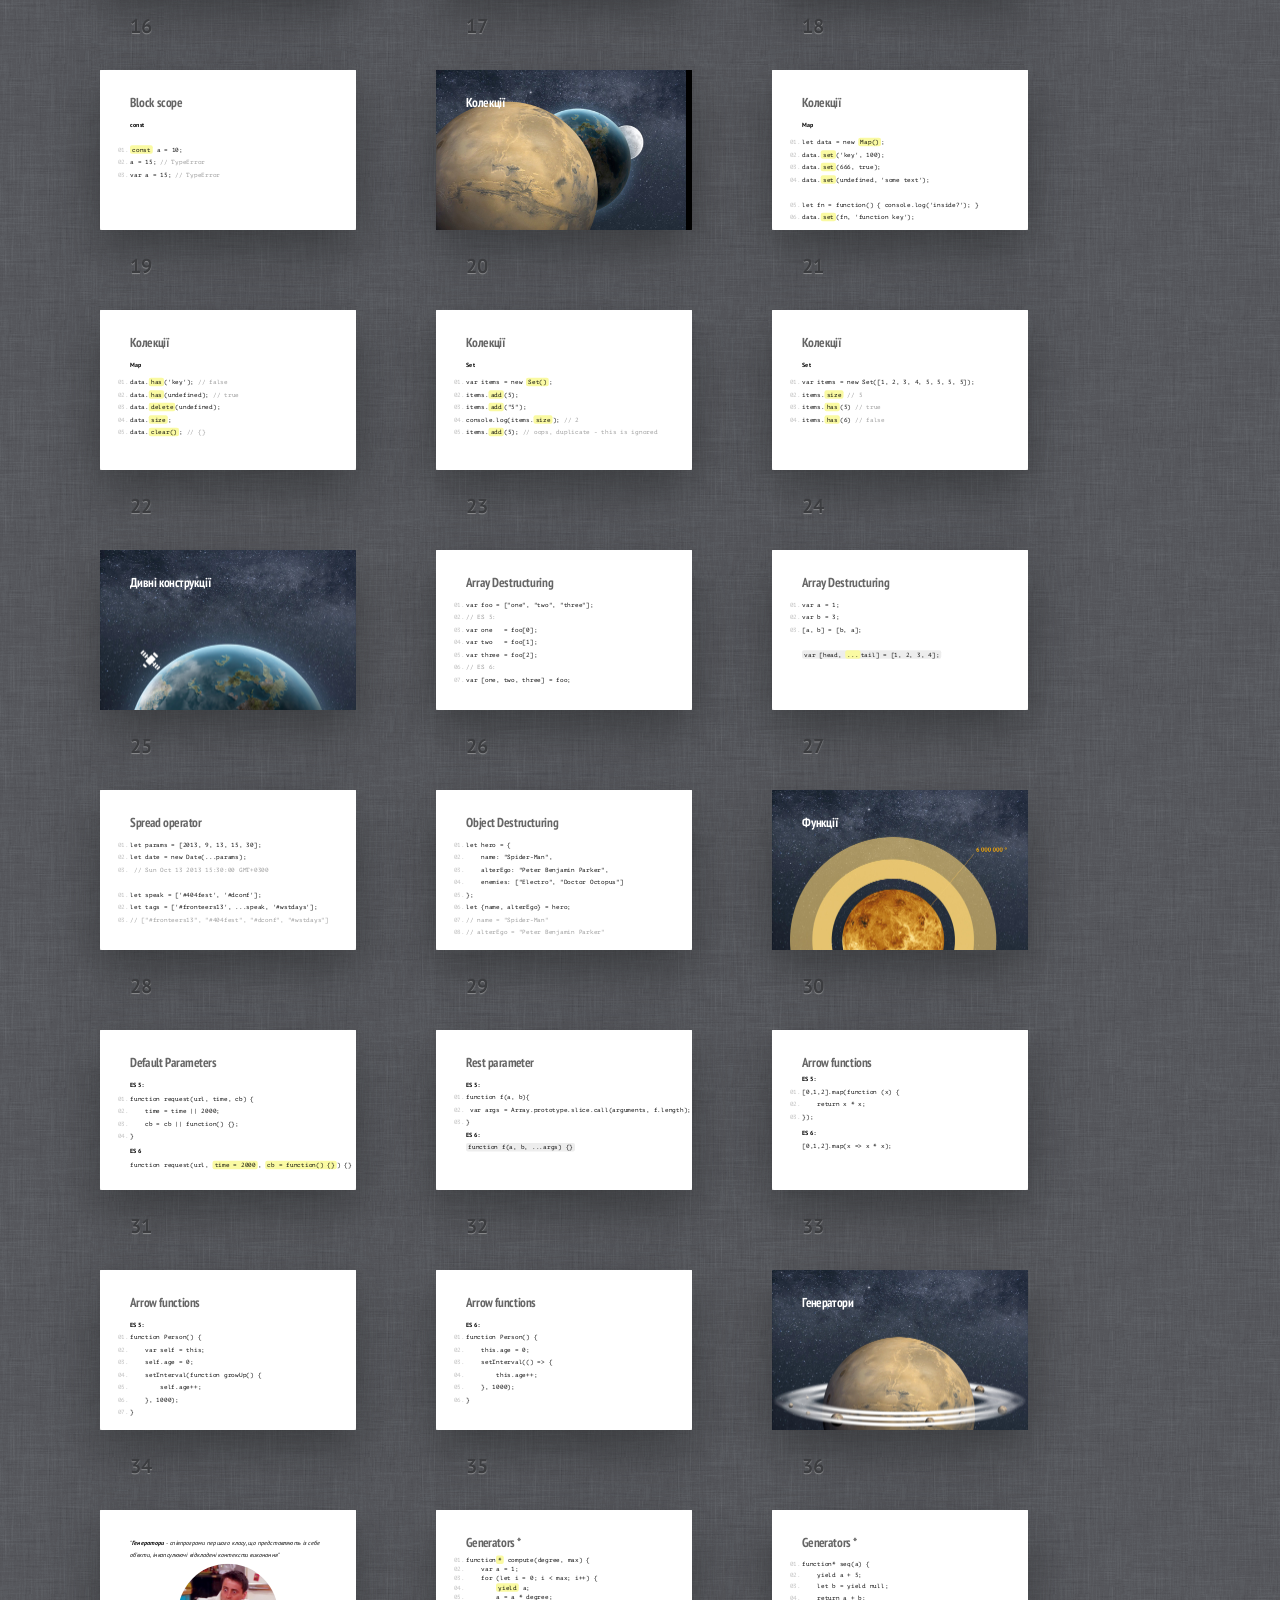
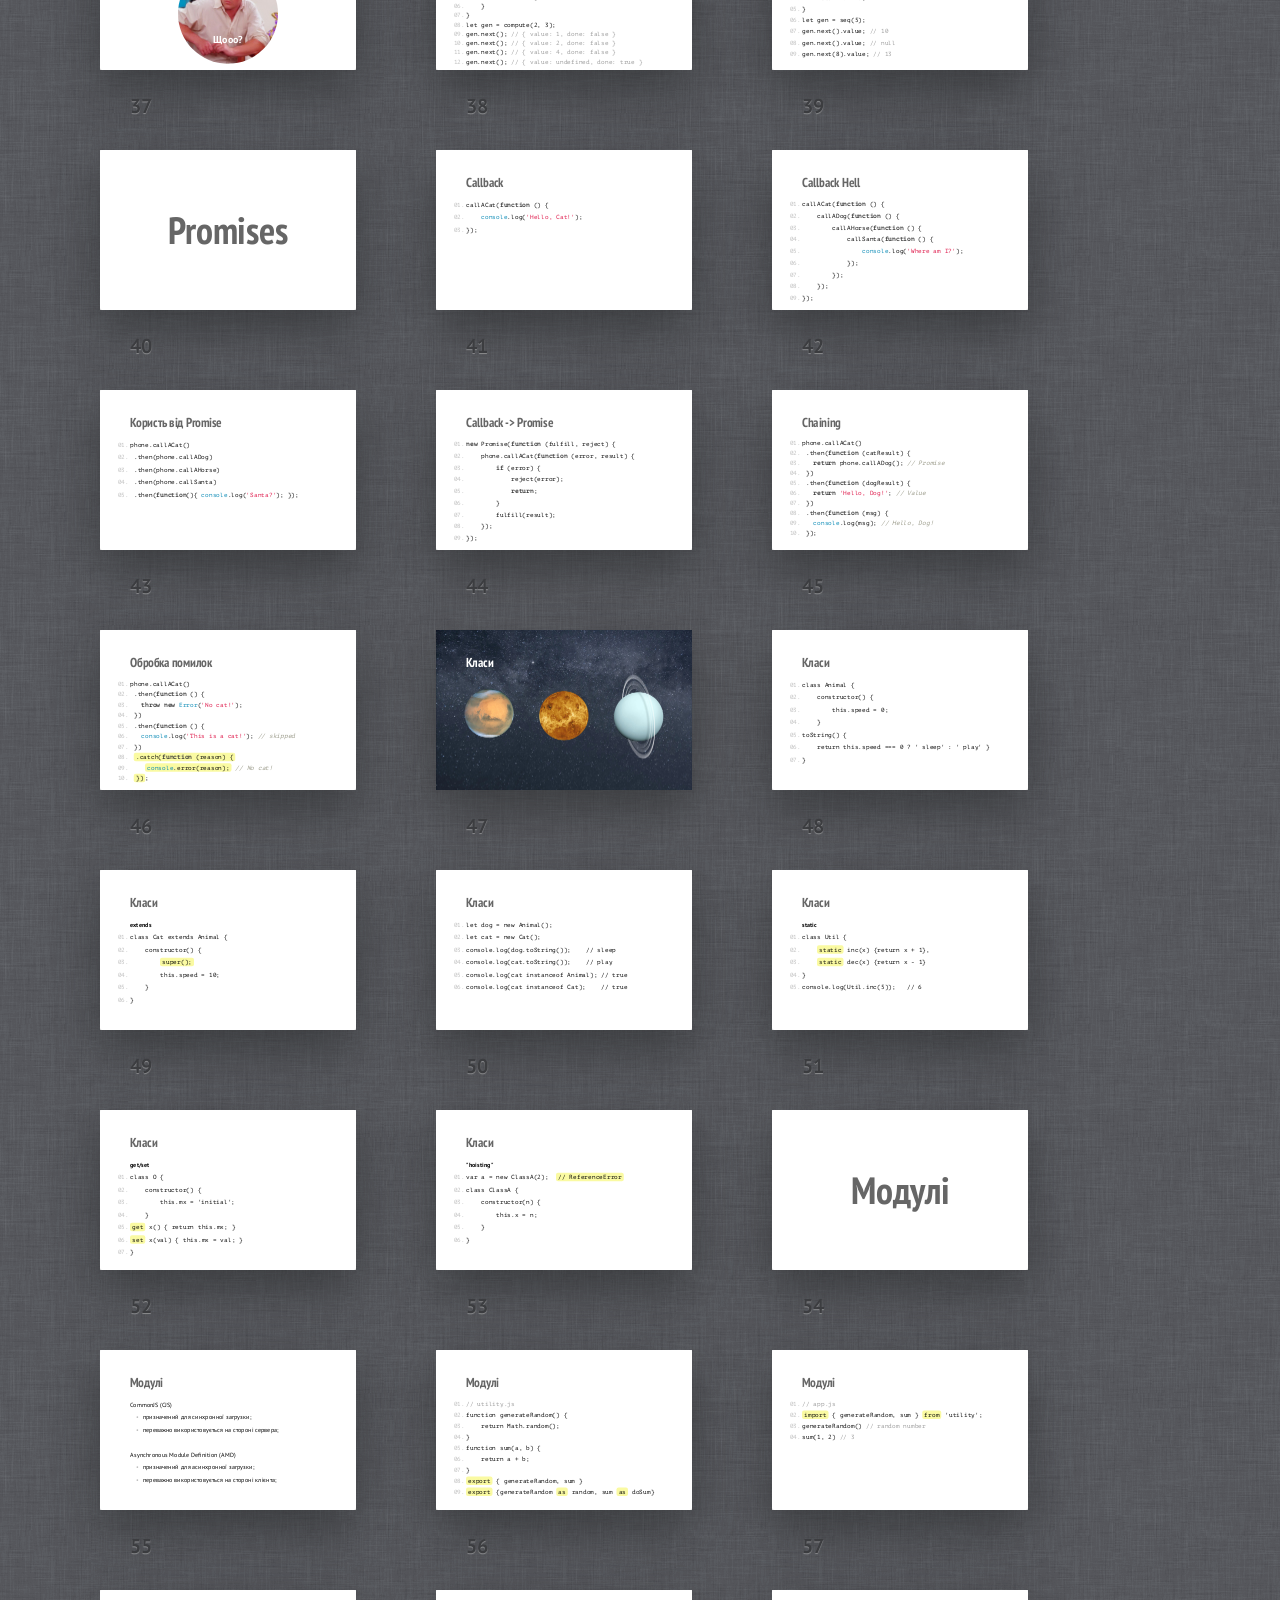
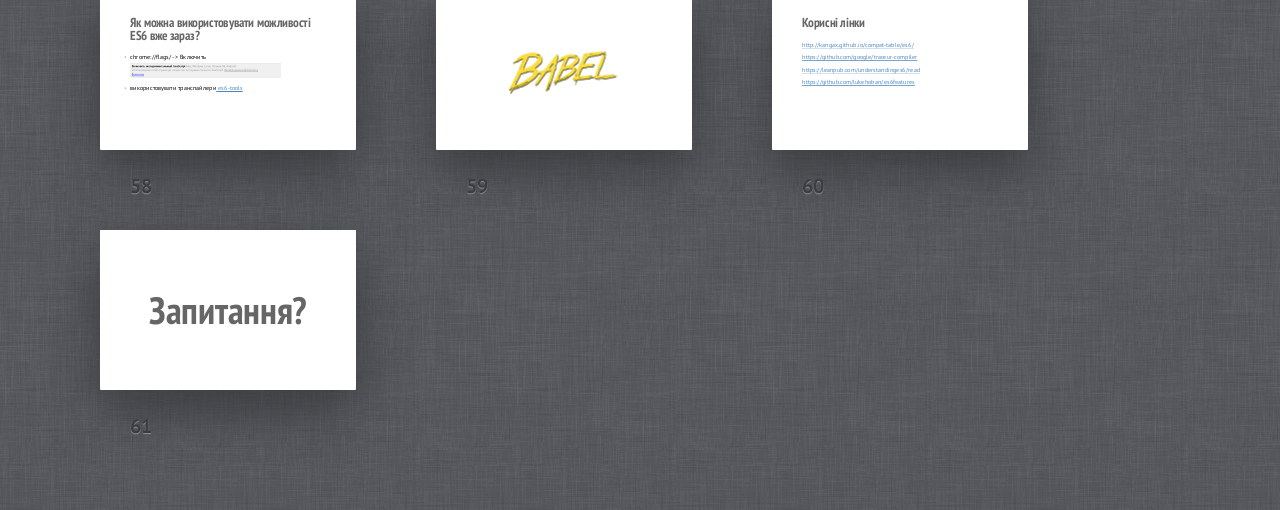
==== commit e1c6372f: "update (presentation): add transpliling" ====
--- a/index.html
+++ b/index.html
@@ -963,9 +963,15 @@
 		</style>
 	</section> -->
 
+	<section class="slide shout">
+		<div>
+			<h2>Модулі</h2>
+		</div>
+	</section>
+
 	<section class="slide" id="moduleInfo">
 		<div>
-			<h2>Modules</h2>
+			<h2>Модулі</h2>
 			<h3>CommonJS (CJS)</h3>
 			<ul>
 				<li>призначений для синхронної загрузки;</li>
@@ -986,7 +992,7 @@
 
 	<section class="slide" id="modules">
 		<div>
-			<h2>Modules</h2>
+			<h2>Модулі</h2>
 			<pre>
 				<code><mark class="comment">// utility.js</mark></code>
 				<code>function generateRandom() {</code>
@@ -1008,7 +1014,7 @@
 
 	<section class="slide" id="modules2">
 		<div>
-			<h2>Modules</h2>
+			<h2>Модулі</h2>
 			<pre>
 				<code><mark class="comment">// app.js</mark></code>
 				<code><mark>import</mark> { generateRandom, sum } <mark>from</mark> 'utility';</code>
@@ -1025,7 +1031,25 @@
 
 	<section class="slide">
 		<div>
-			<h2>Як використовувати</h2>
+			<h2>Як можна використовувати можливості ES6  вже зараз?</h2>
+			<ul>
+				<li>chrome://flags/ -&gt; Включить
+					<img src="pictures/harmony.png" alt="harmony">
+				</li>
+				<li>використовувати транспайлери<a target="_blank" href="https://github.com/addyosmani/es6-tools"> es6-tools</a></li>
+			</ul>
+		</div>
+	</section>
+
+	<section class="slide shout">
+		<center style="margin-top: 10%;">
+			<img src="pictures/babel.png" alt="">
+		</center>
+	</section>
+
+	<section class="slide">
+		<div>
+			<h2>Корисні лінки</h2>
 			<a href="http://kangax.github.io/compat-table/es6/" target="self">http://kangax.github.io/compat-table/es6/</a>
 			<a href="https://github.com/google/traceur-compiler" target="self">https://github.com/google/traceur-compiler</a>
 			<a href="https://leanpub.com/understandinges6/read" target="self">https://leanpub.com/understandinges6/read</a>
@@ -1038,15 +1062,10 @@
 		</style>
 	</section>
 
-
-	<section class="slide" id="questions">
-		<h1>Запитання</h1>
-		<style>
-			#questions h1{
-				margin: 220px 0 0 340px;
-				font-size: 70px;
-			}
-		</style>
+	<section class="slide shout">
+		<div>
+			<h2>Запитання?</h2>
+		</div>
 	</section>
 	
 	<!--
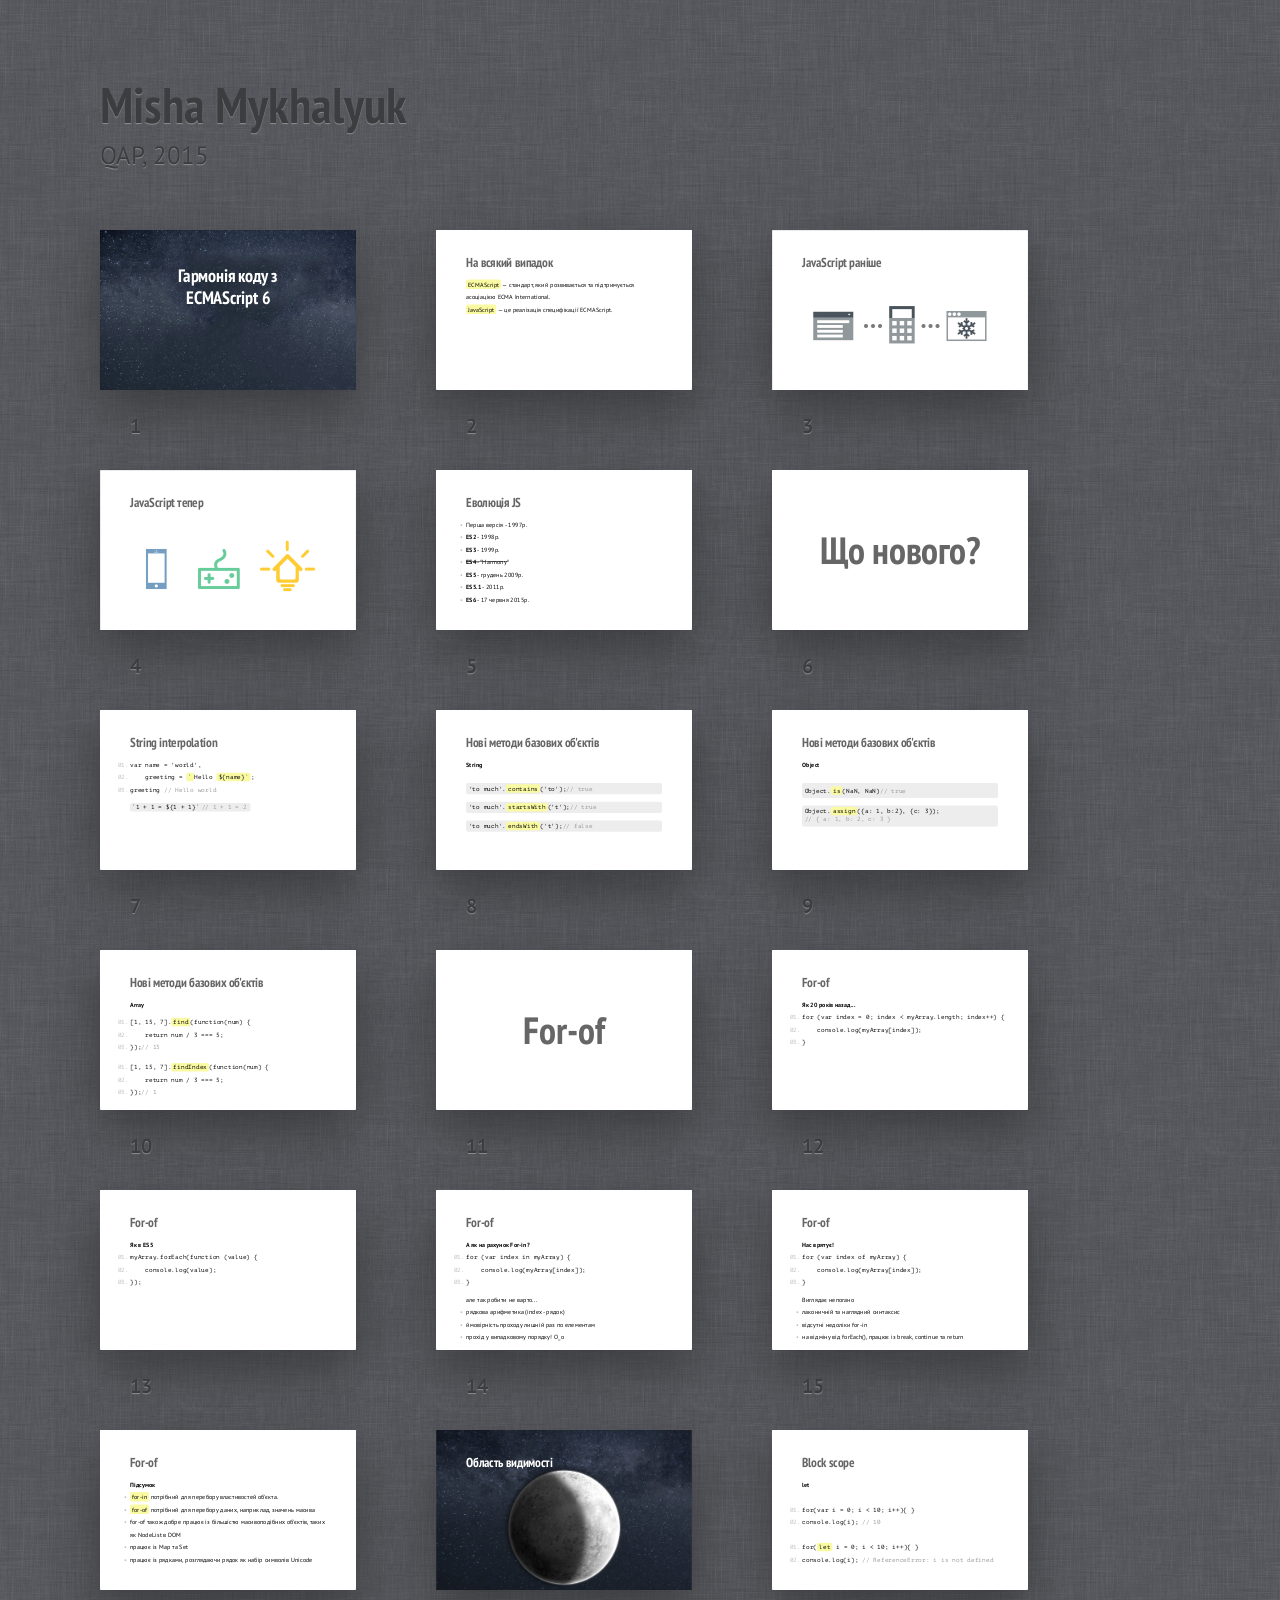
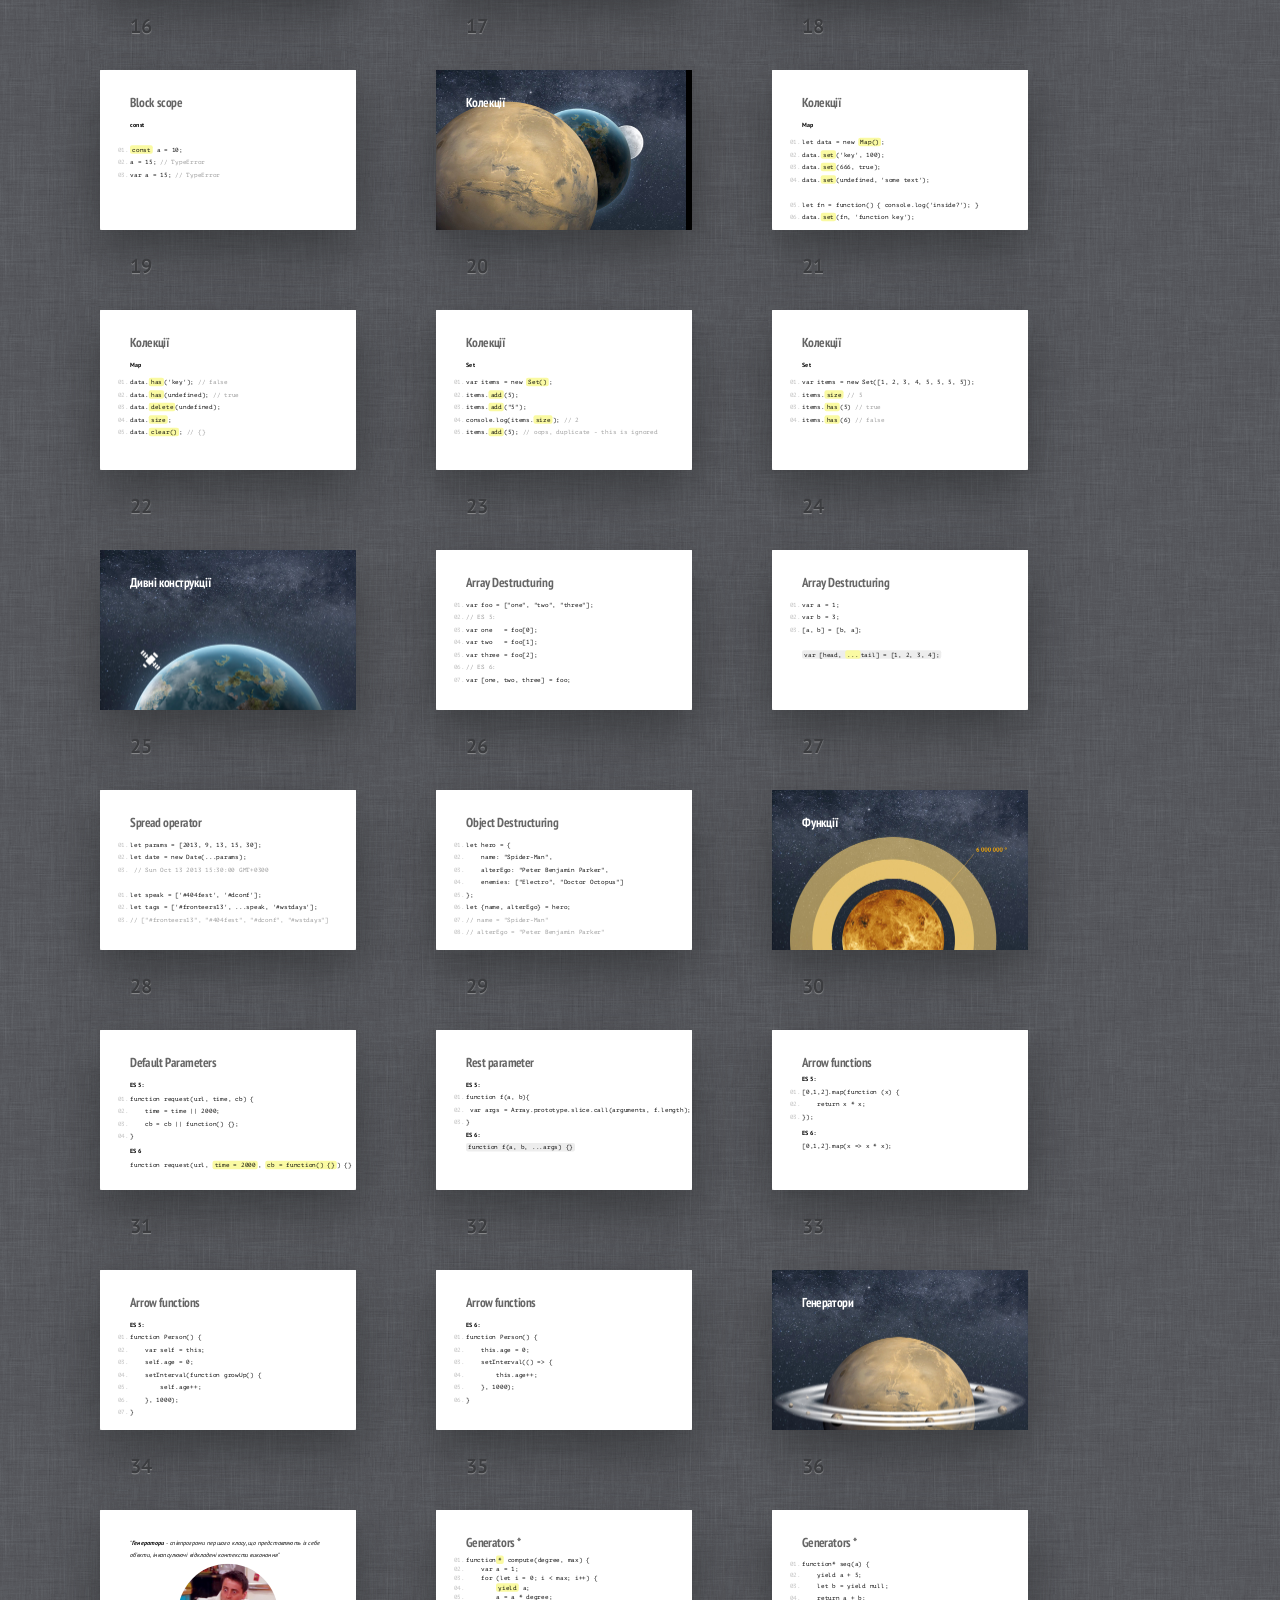
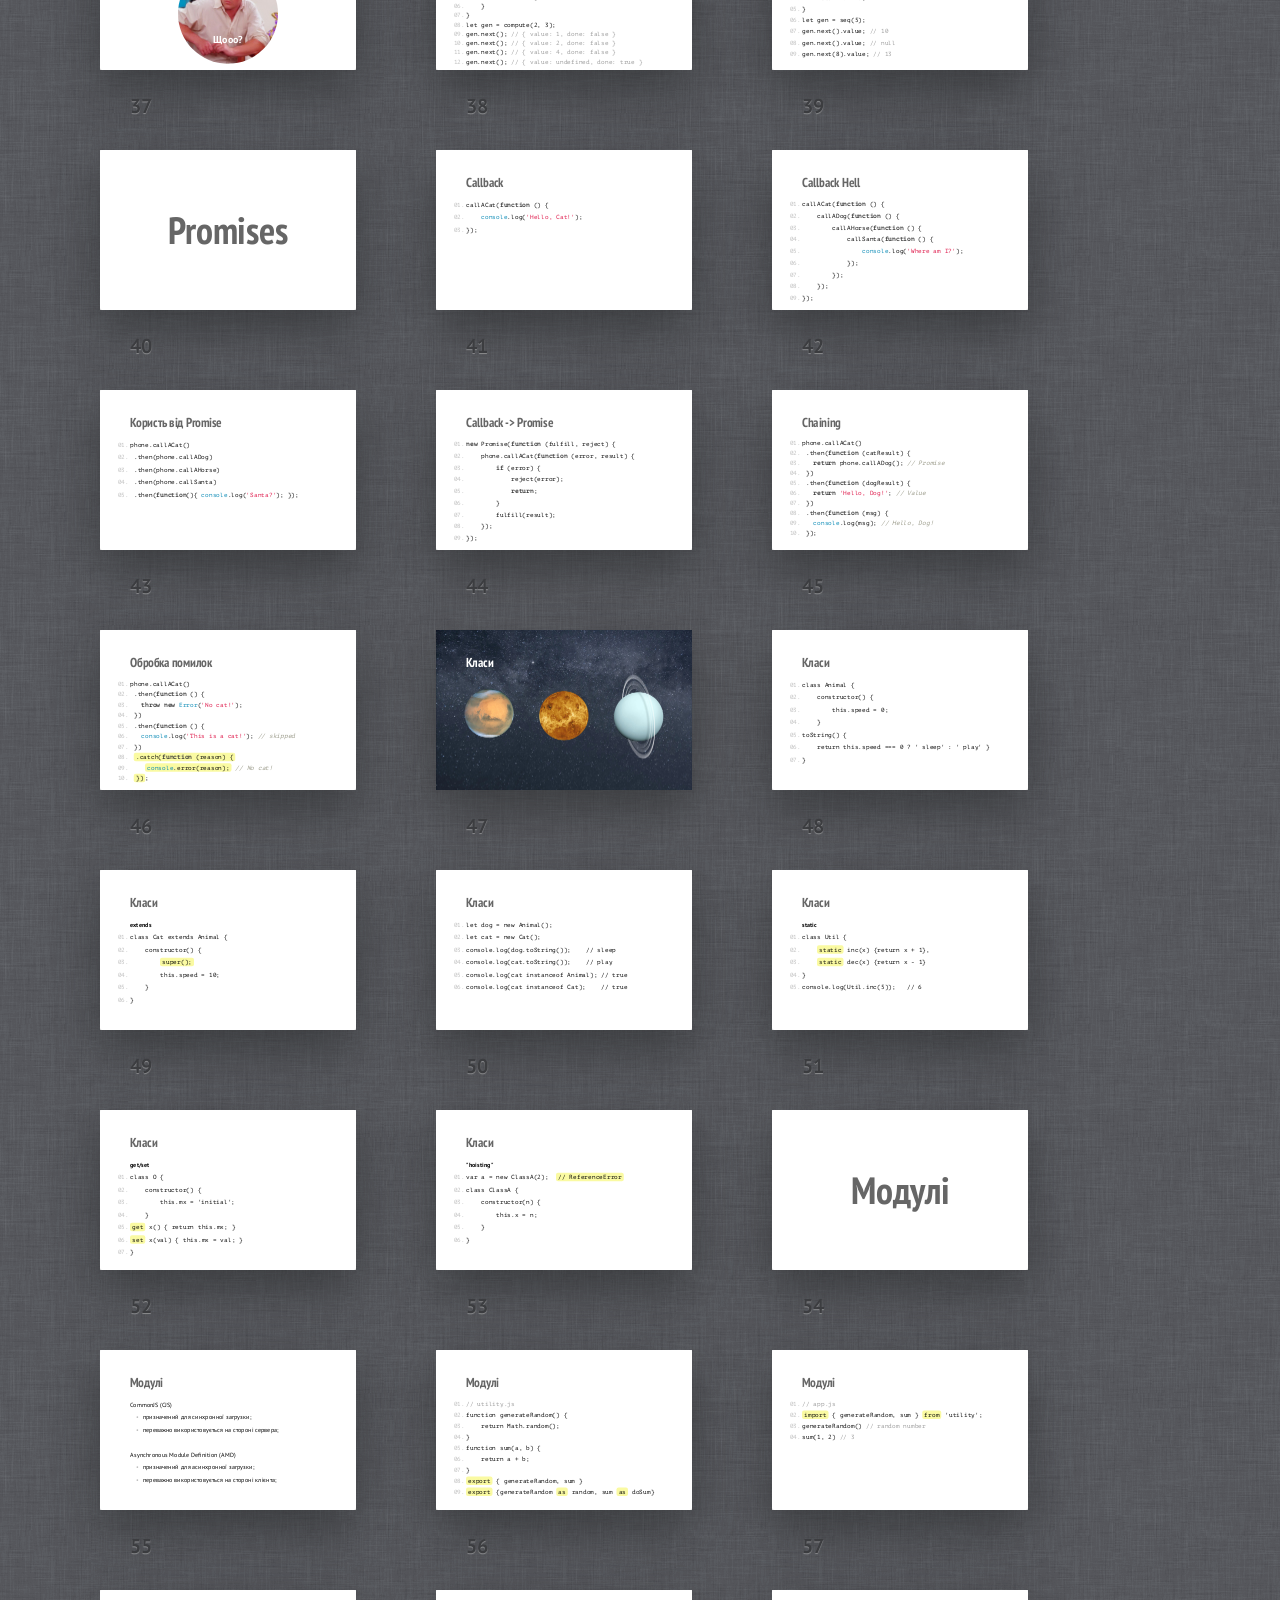
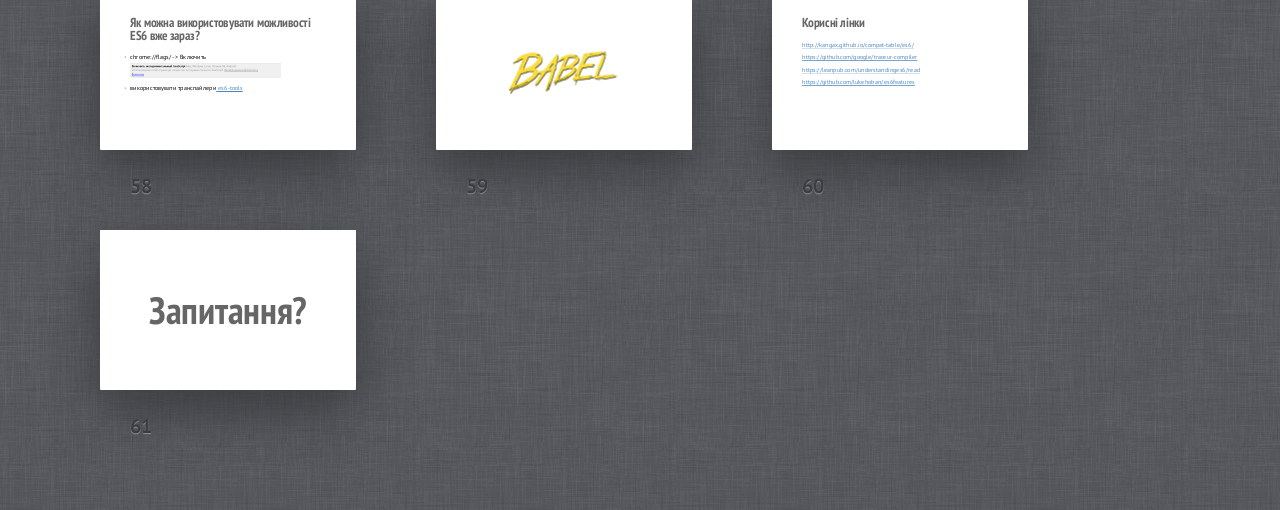
==== commit 5665f4a8: "update(index.html): typo" ====
--- a/index.html
+++ b/index.html
@@ -71,14 +71,14 @@
 
 	<section class="slide cover">
 		<div>
-			<h2>Javascript раніше</h2>
+			<h2>JavaScript раніше</h2>
 			<img src="pictures/old.jpg" alt="">
 		</div>
 	</section>
 
 	<section class="slide cover">
 		<div>
-			<h2>Javascript тепер</h2>
+			<h2>JavaScript тепер</h2>
 			<img src="pictures/now.jpg" alt="">
 		</div>
 	</section>
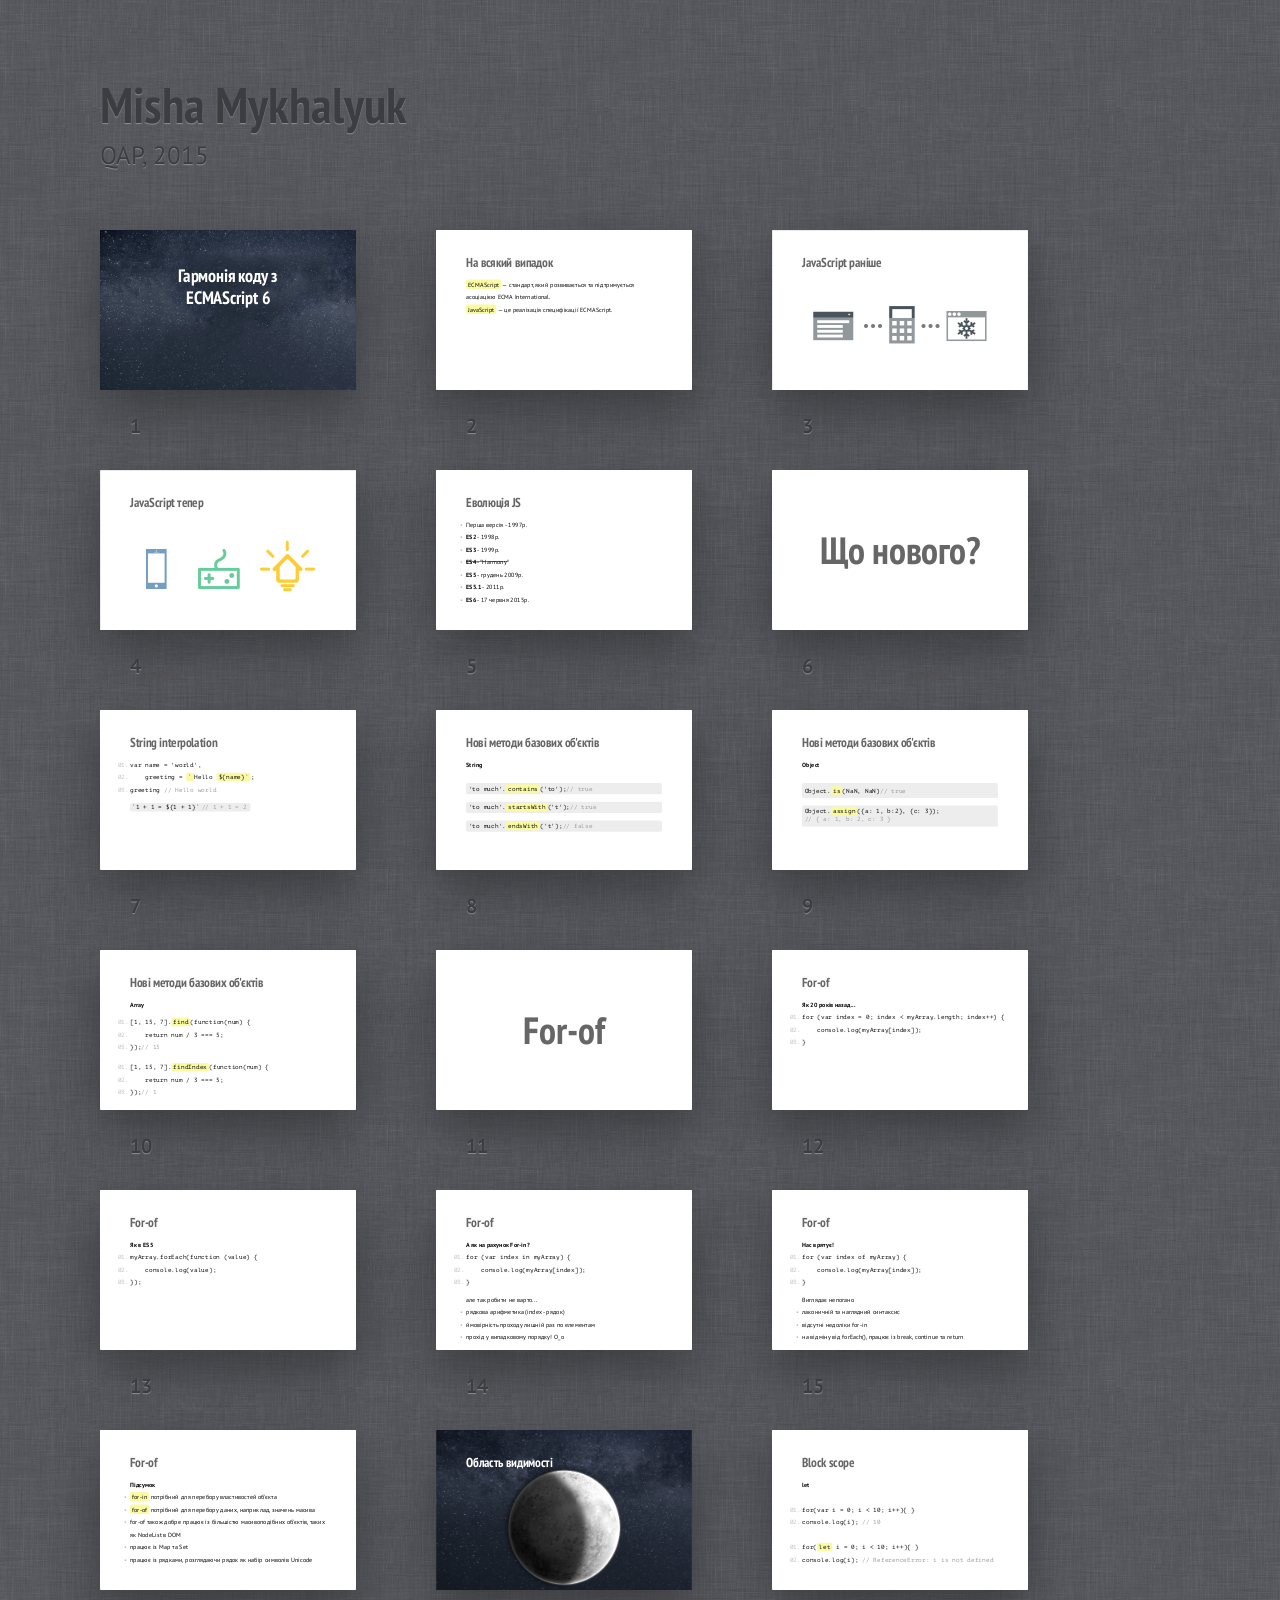
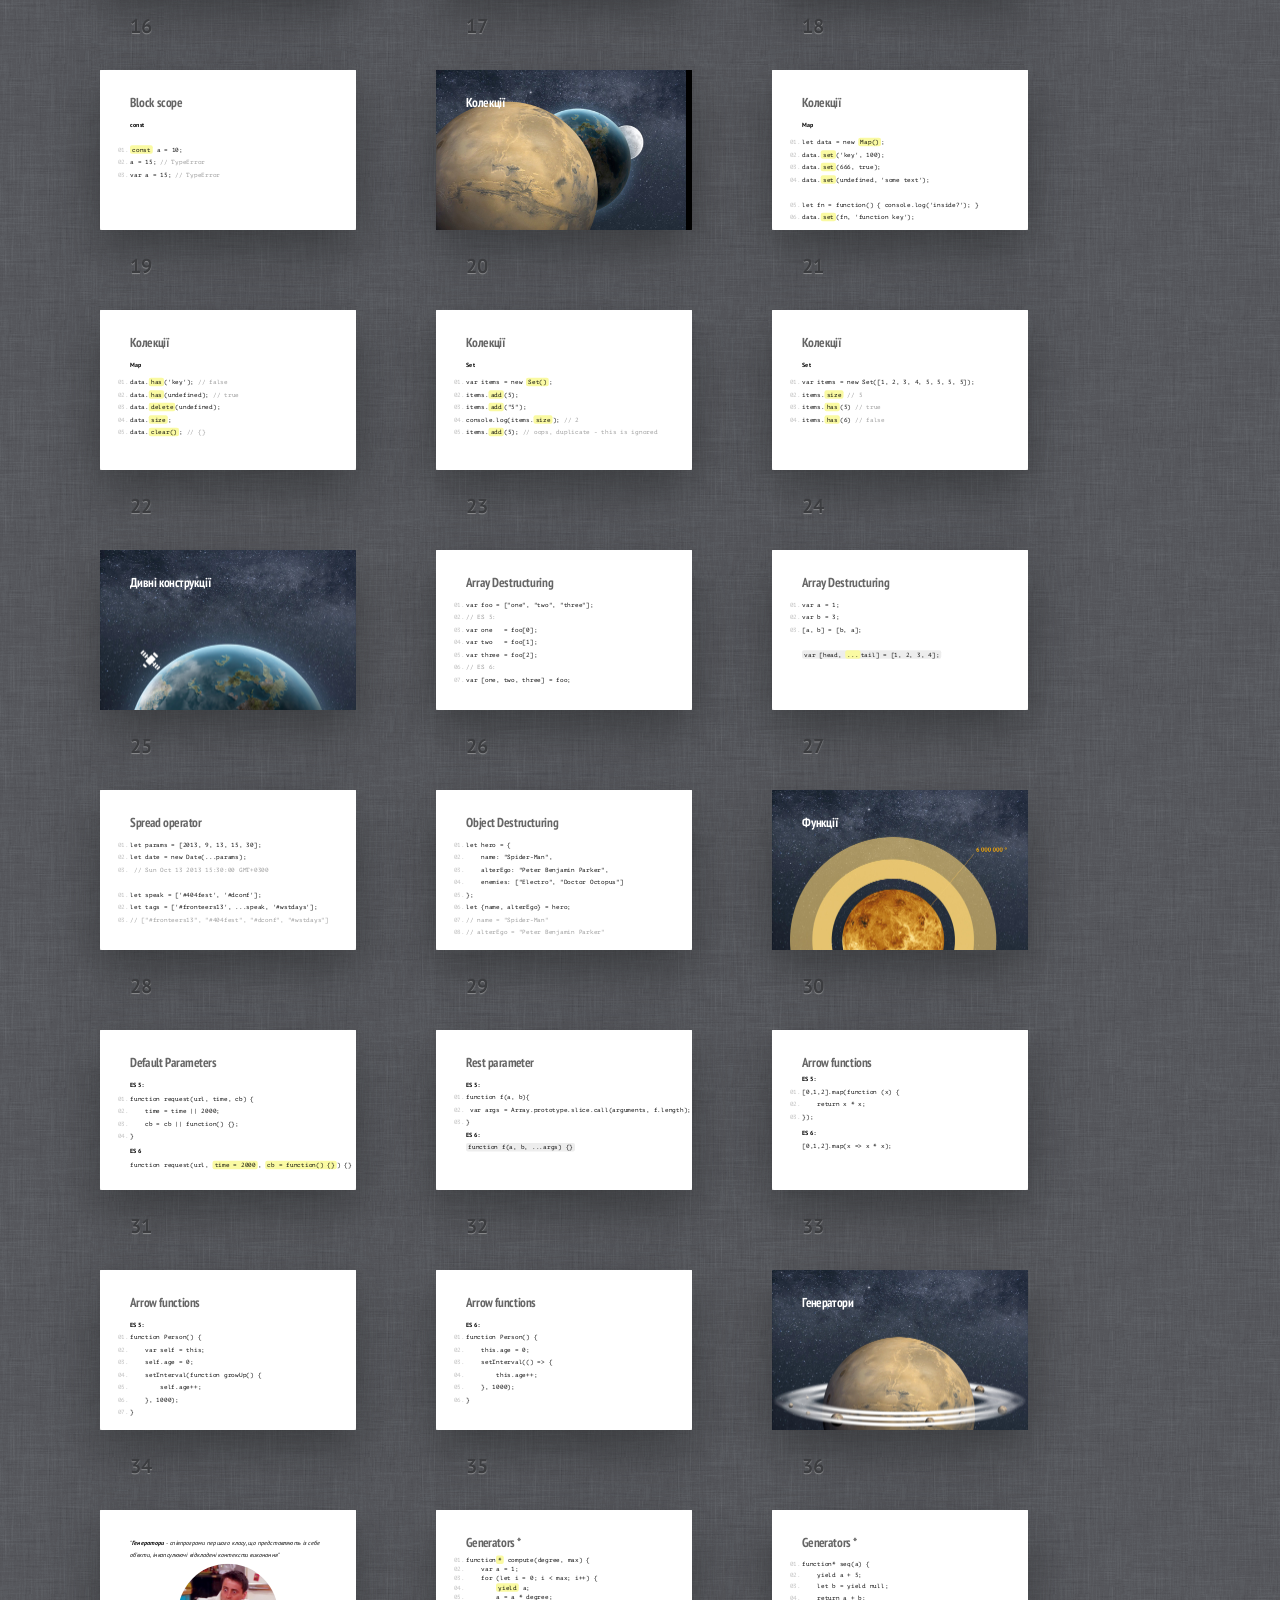
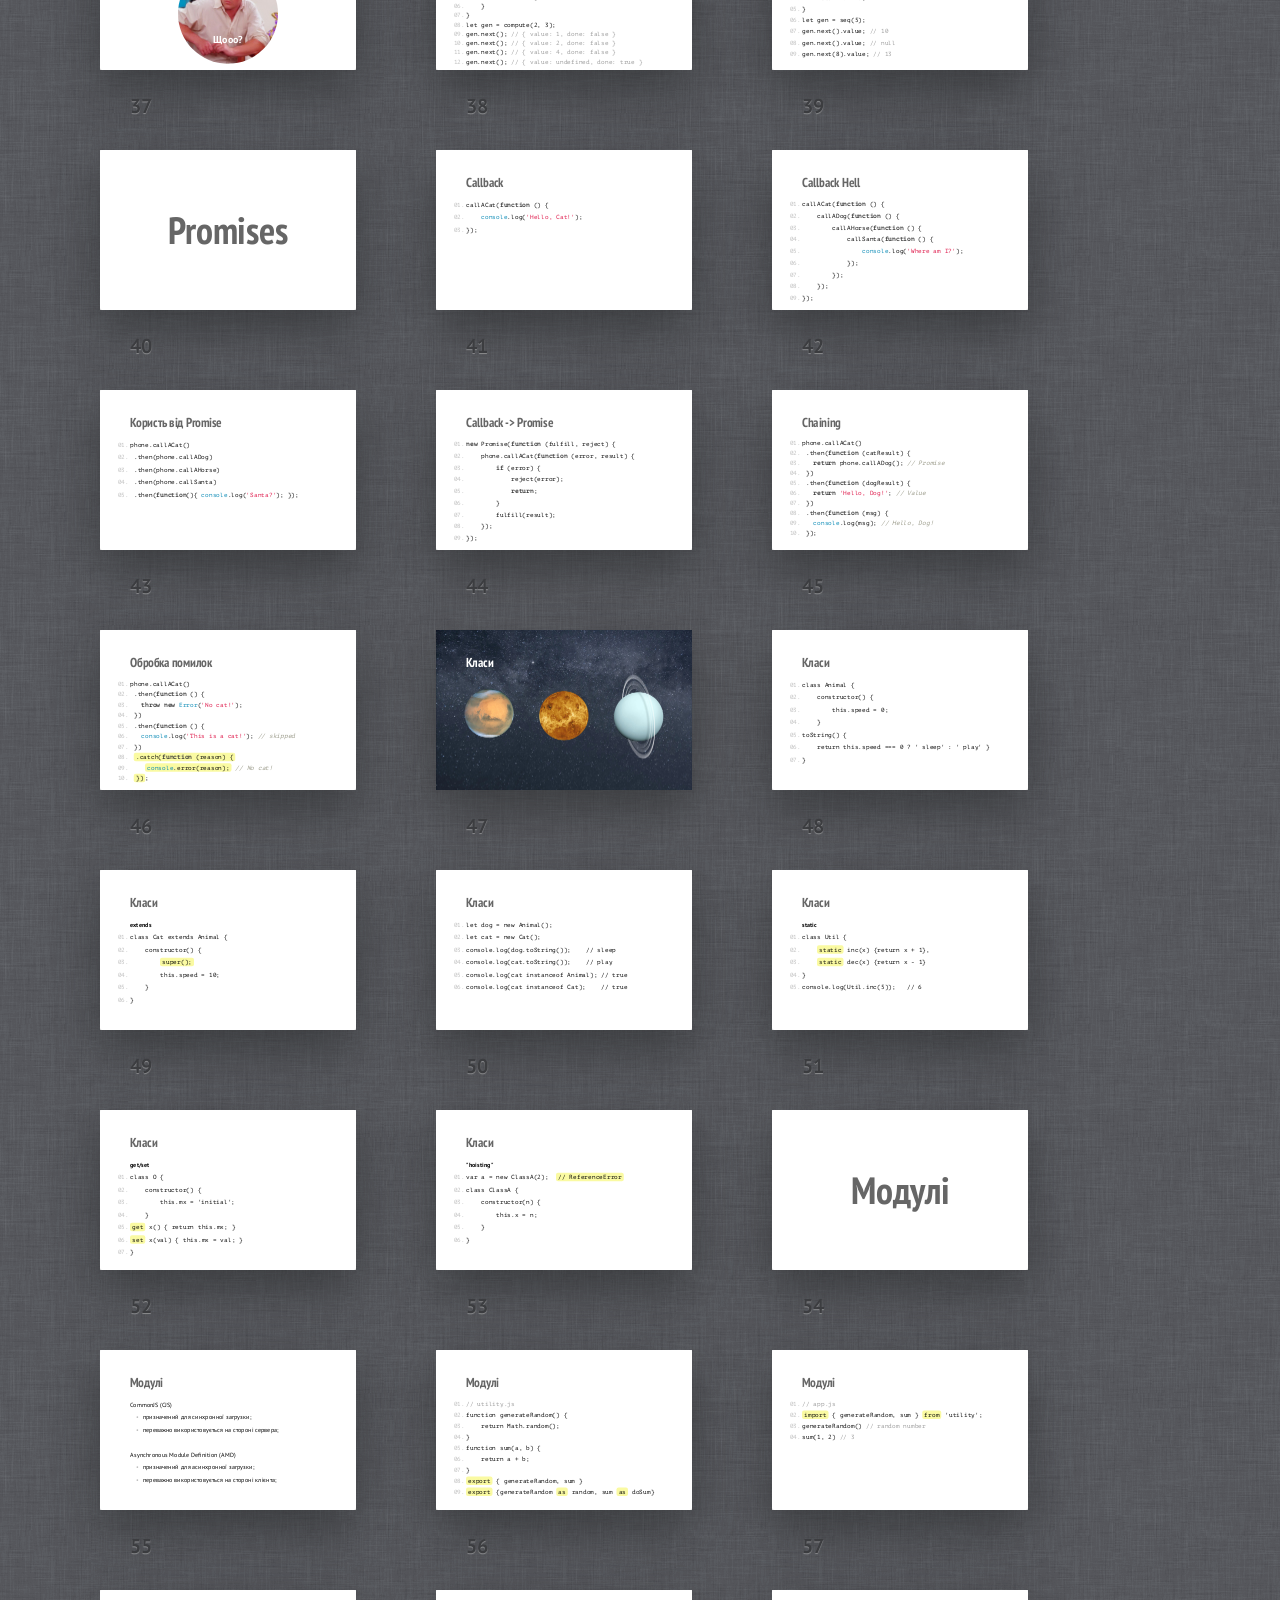
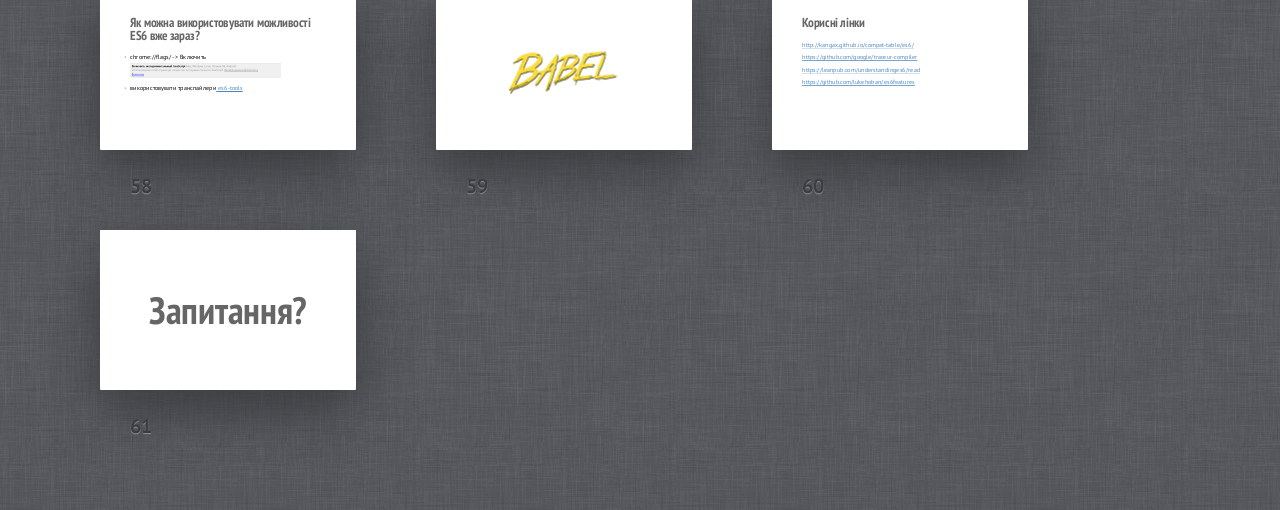
==== commit 2e2389ac: "update(index.html): typo" ====
--- a/index.html
+++ b/index.html
@@ -280,7 +280,7 @@
 			<h2>For-of</h2>
 			<b>Підсумок</b>
 			<ul>
-				<li class="next"><mark>for-in</mark> потрібний для перебору властивостей об'єкта.</li>
+				<li class="next"><mark>for-in</mark> потрібний для перебору властивостей об'єкта</li>
 				<li class="next"><mark>for-of</mark> потрібний для перебору даних, наприклад, значень масива</li>
 				<li class="next">for-of також добре працює із більшістю масивоподібних об'єктів, таких як NodeList в DOM</li>
 				<li class="next">працює із Map та Set</li>
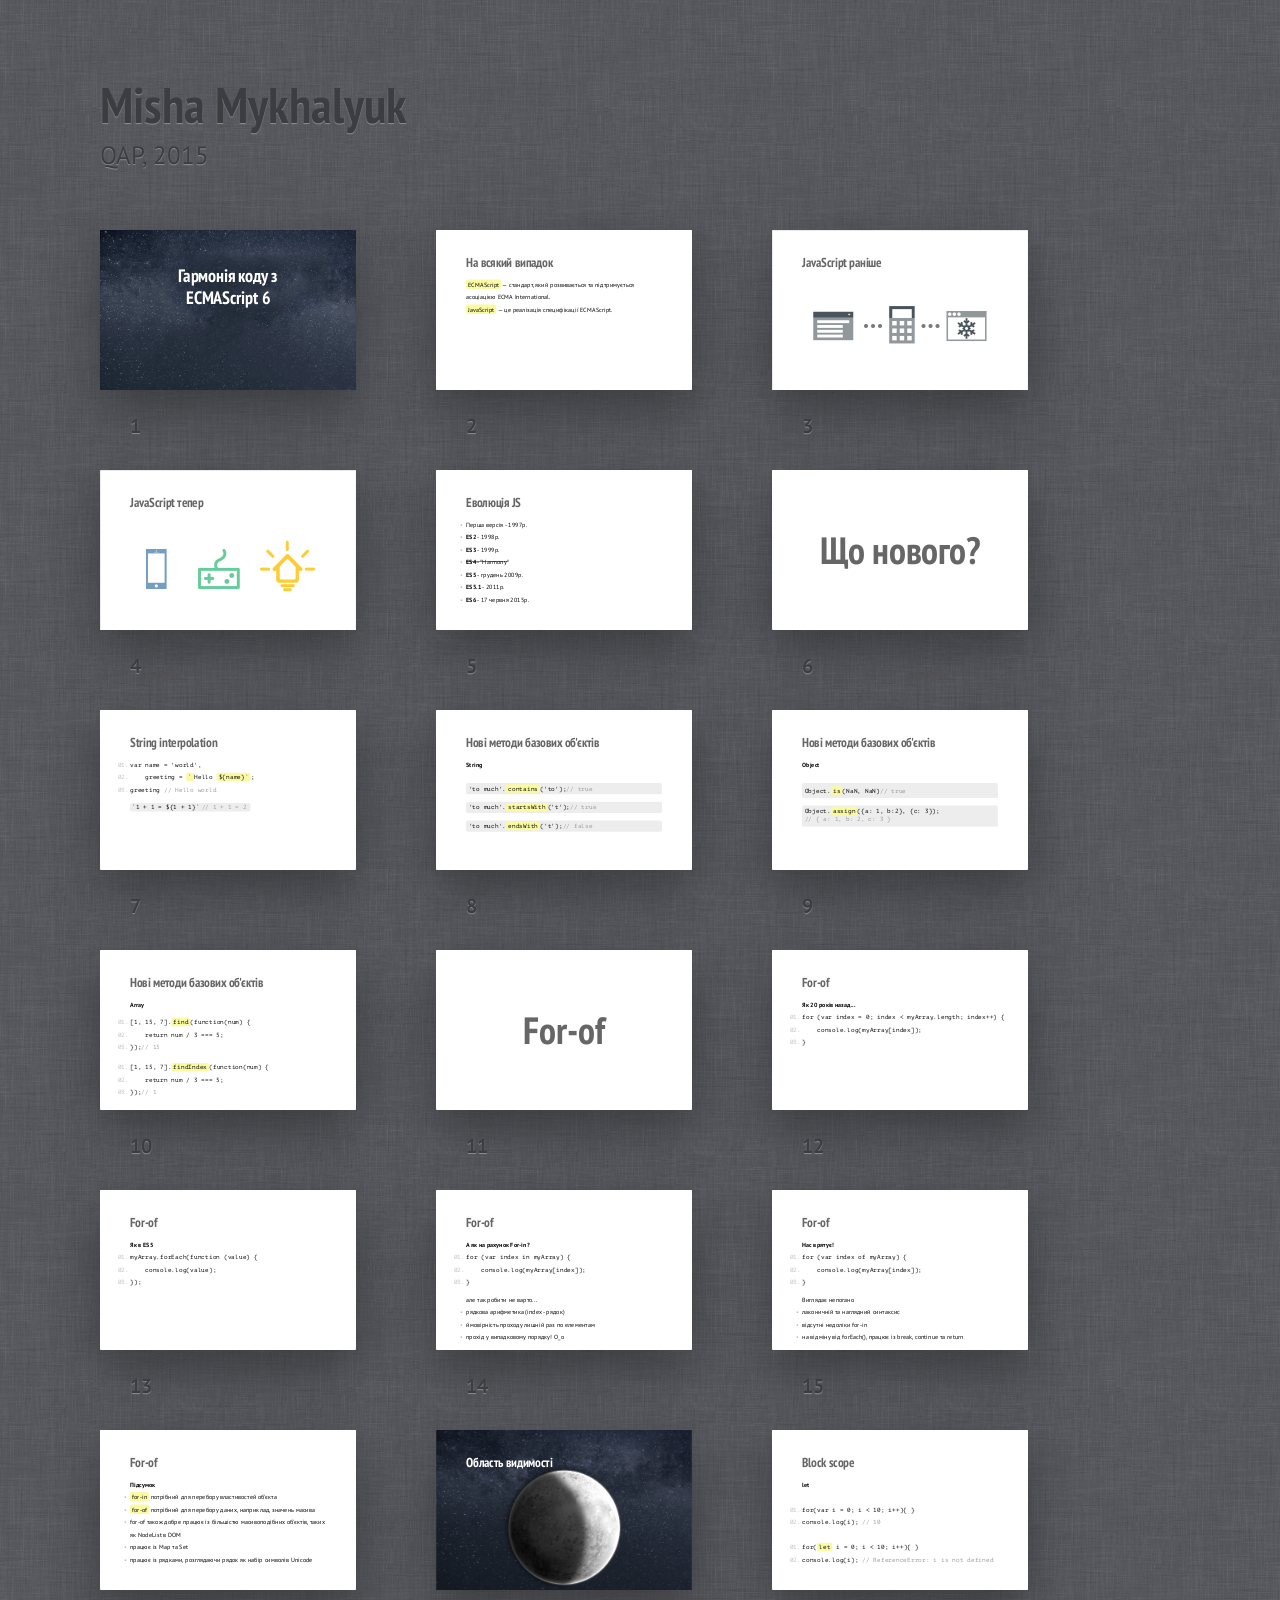
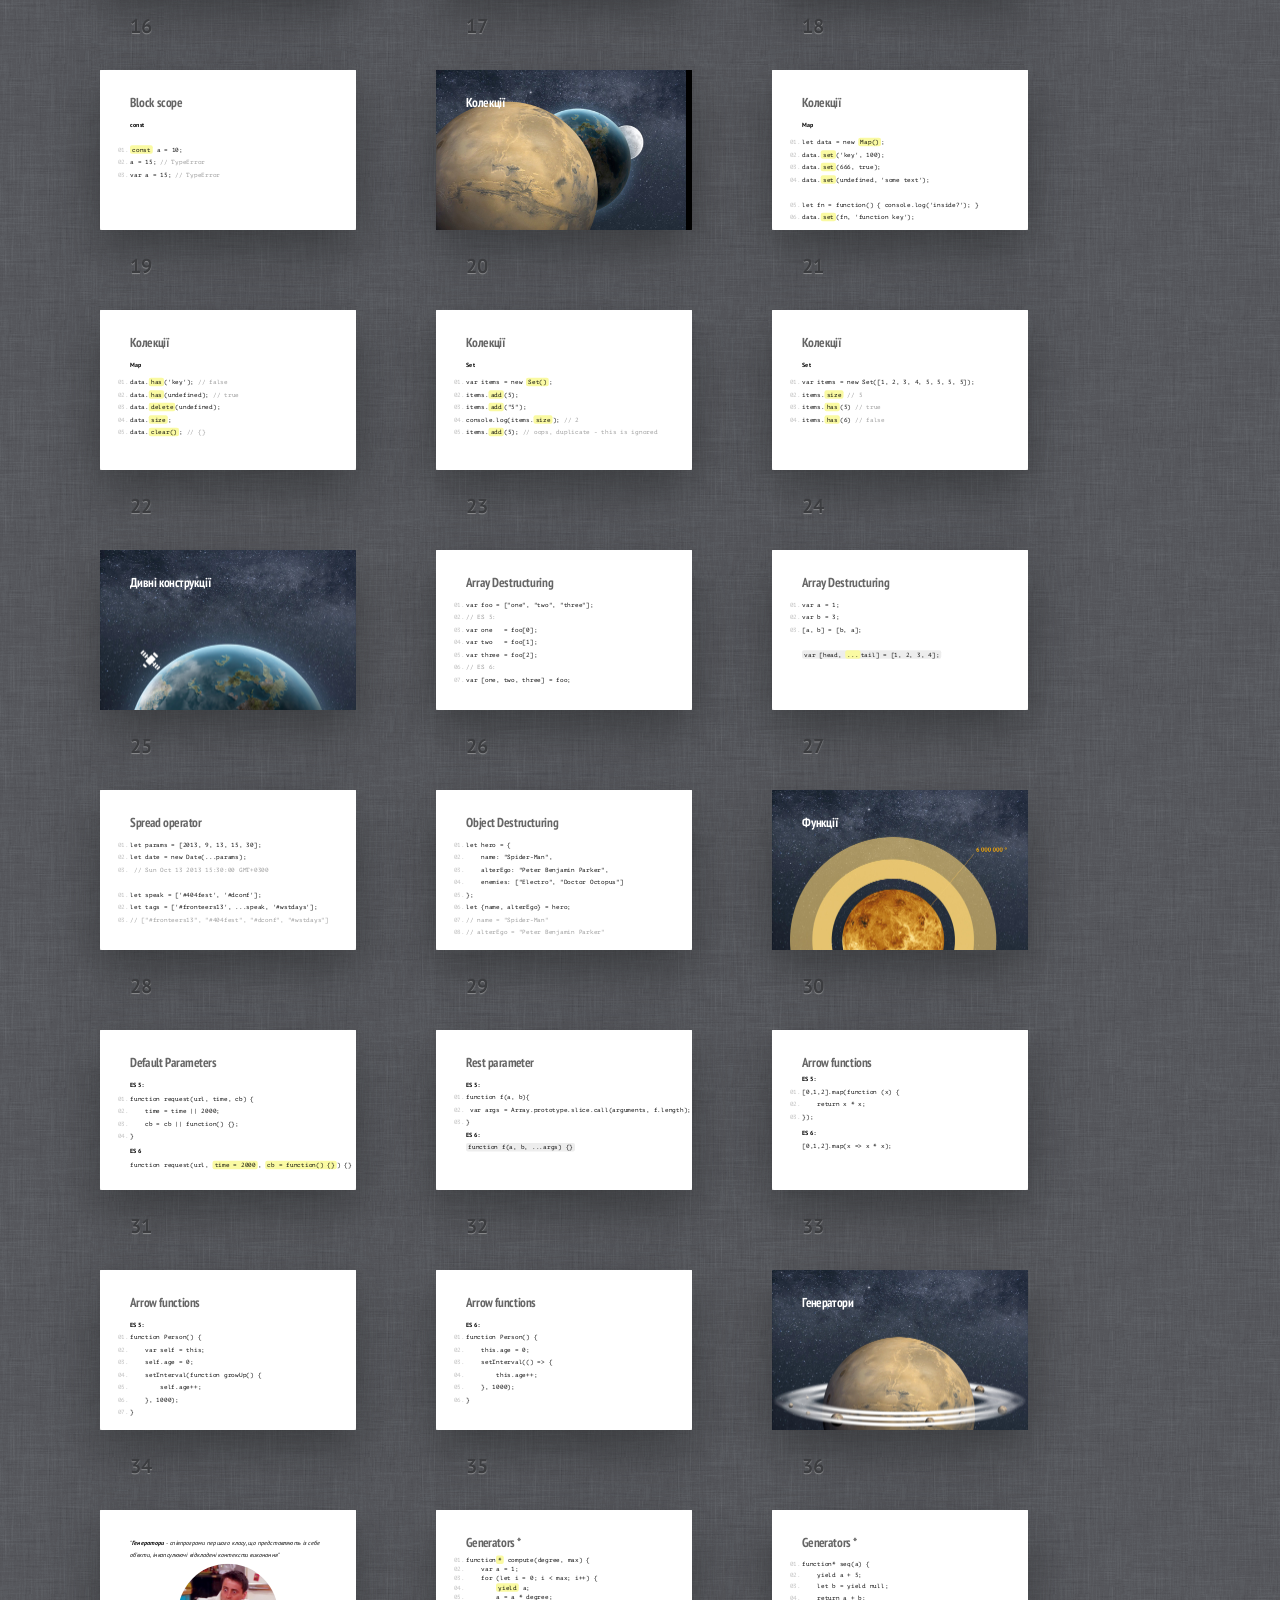
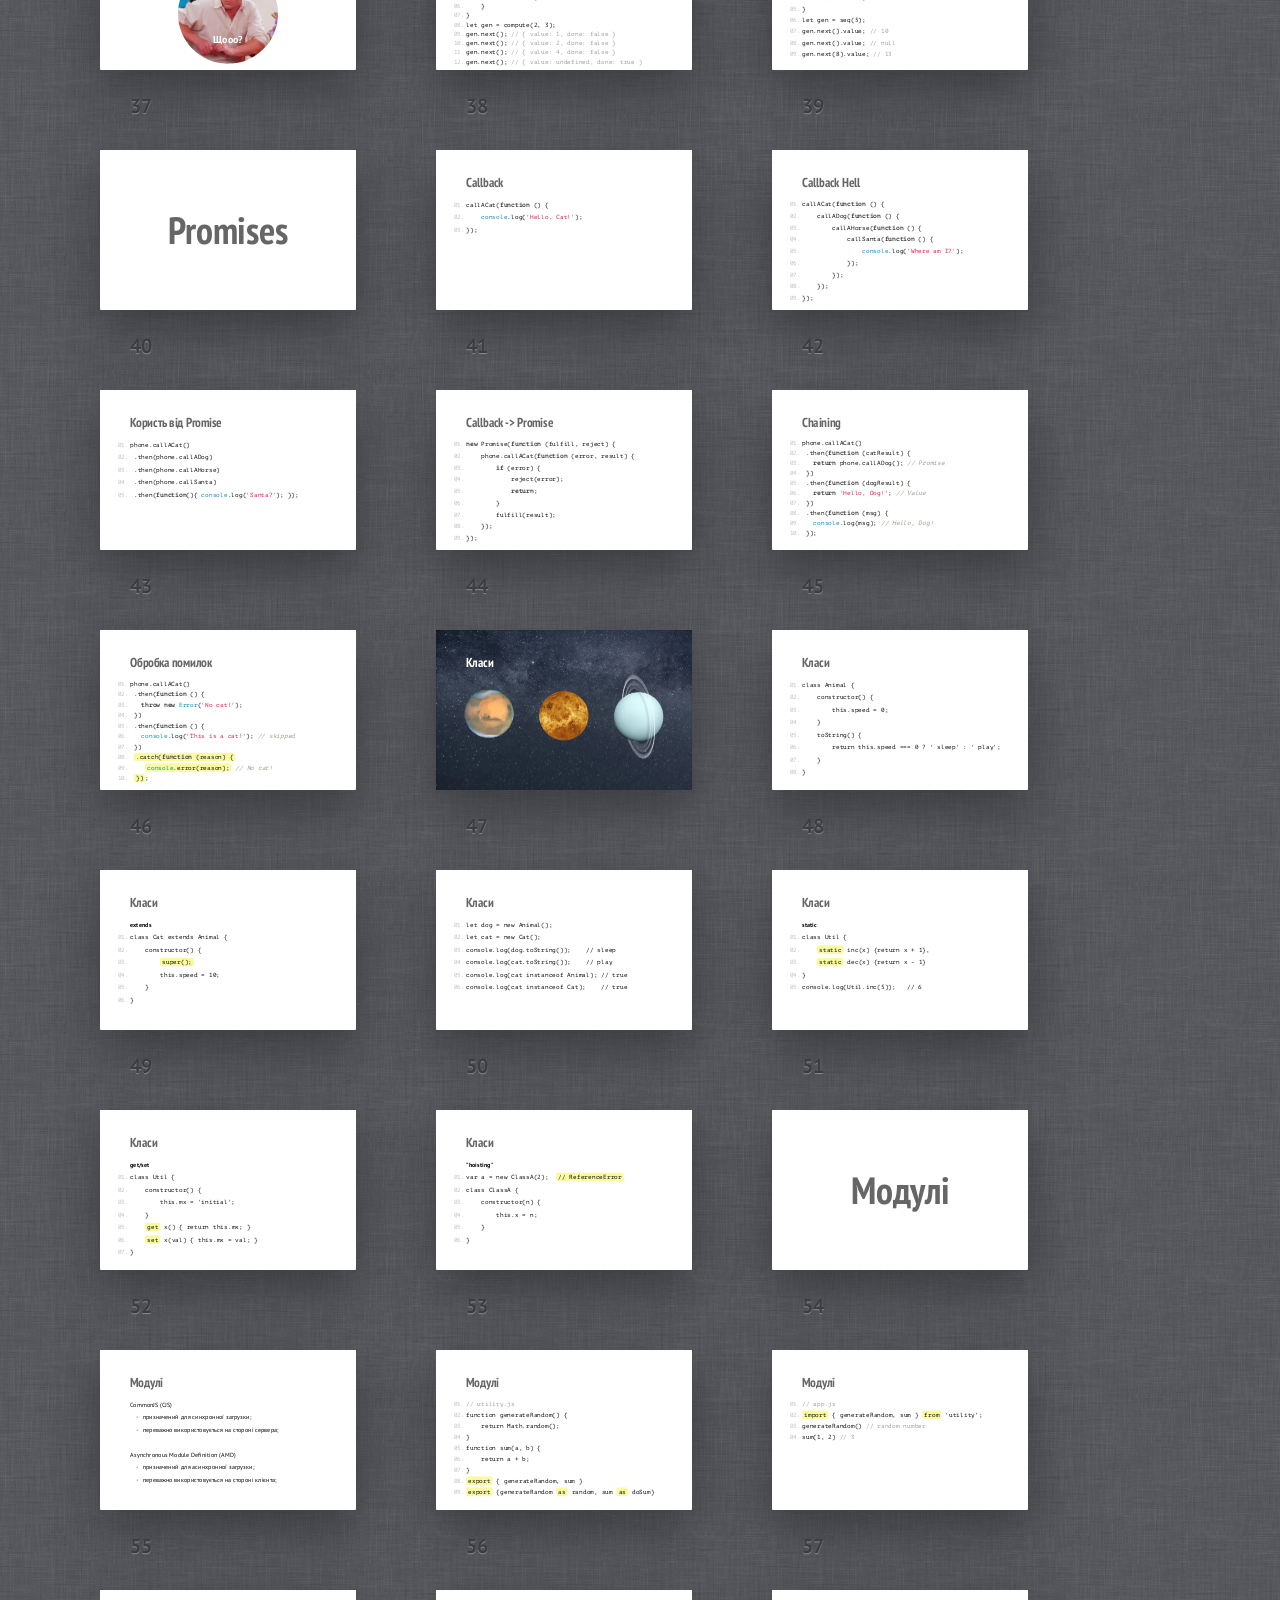
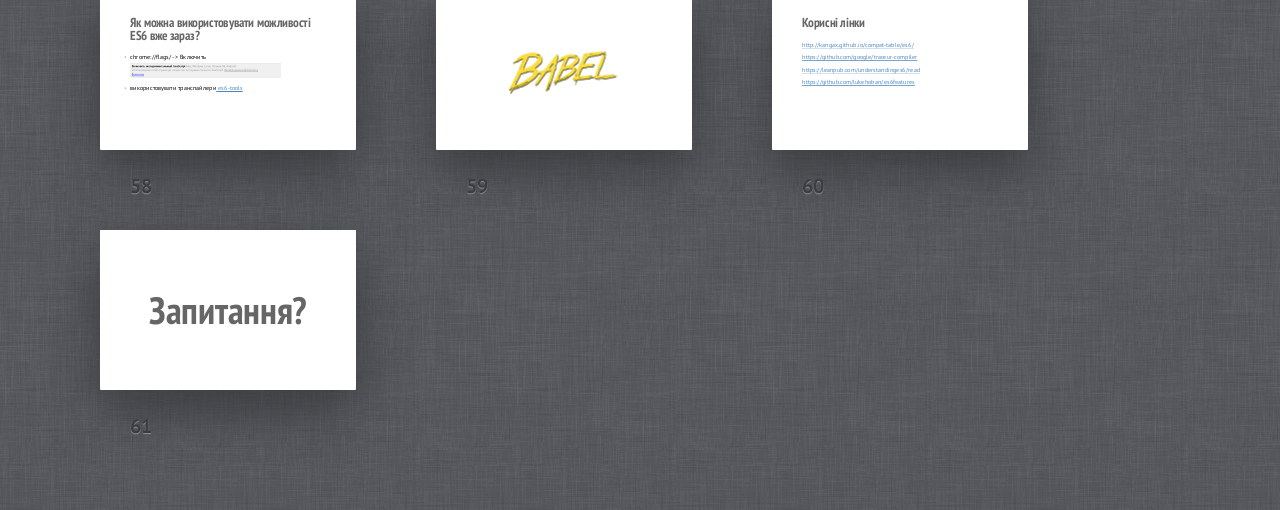
==== commit 9a29b1e7: "update(index.html): typos" ====
--- a/index.html
+++ b/index.html
@@ -820,8 +820,9 @@
 				<code>	constructor() {</code>
 				<code>		this.speed = 0;</code>
 				<code>	}</code>
-				<code>toString() {</code>
-				<code>	return this.speed === 0 ? ' sleep' : ' play' }</code>
+				<code>	toString() {</code>
+				<code>		return this.speed === 0 ? ' sleep' : ' play';</code>
+				<code>	}</code>
 				<code>}</code>
 			</pre>
 		</div>
@@ -873,12 +874,12 @@
 		<div>
 			<h2>Класи</h2>
 			<b>get/set</b>
-			<pre>				<code class="language-javascript">class O {</code>
+			<pre>				<code class="language-javascript">class Util {</code>
 				<code>	constructor() {</code>
 				<code>		this.mx = 'initial';</code>
 				<code>	}</code>
-				<code><mark>get</mark> x() { return this.mx; }</code>
-				<code><mark>set</mark> x(val) { this.mx = val; }</code>
+				<code>	<mark>get</mark> x() { return this.mx; }</code>
+				<code>	<mark>set</mark> x(val) { this.mx = val; }</code>
 				<code>}</code>
 			</pre>
 		</div>
